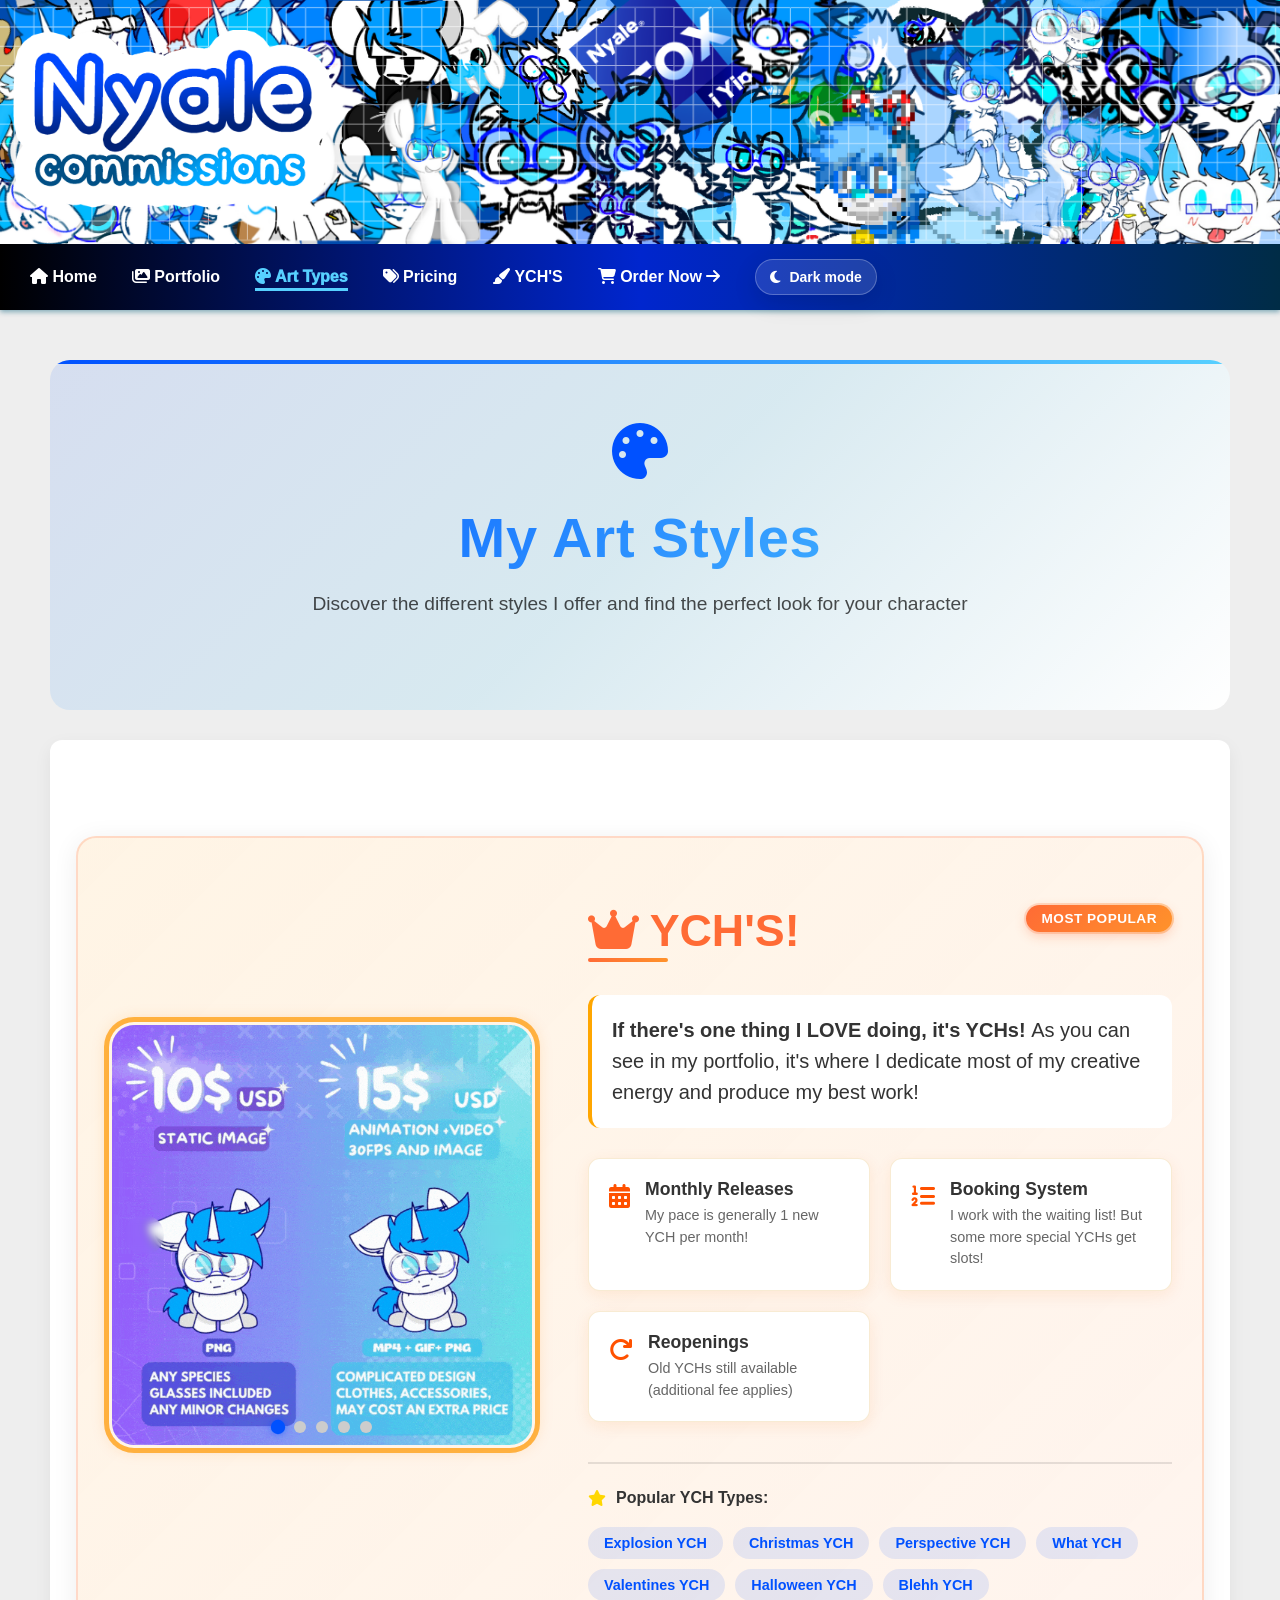
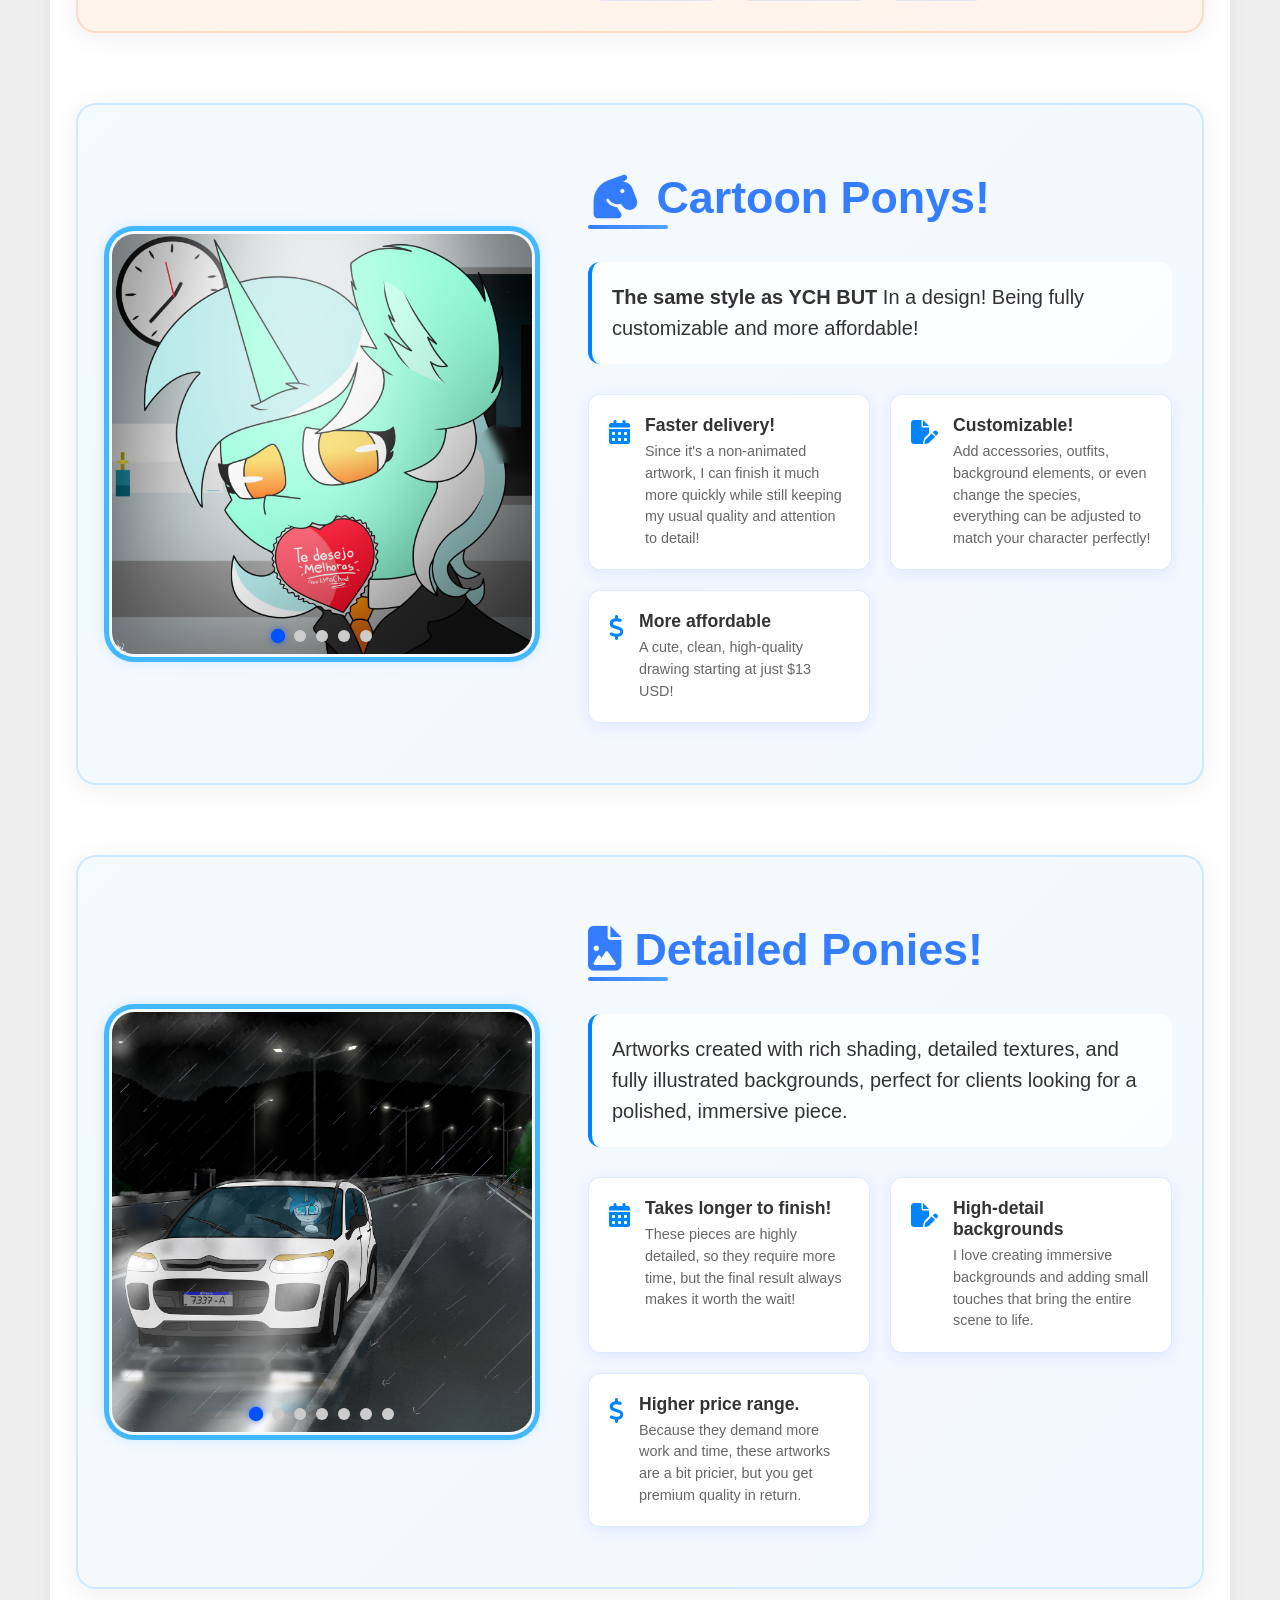
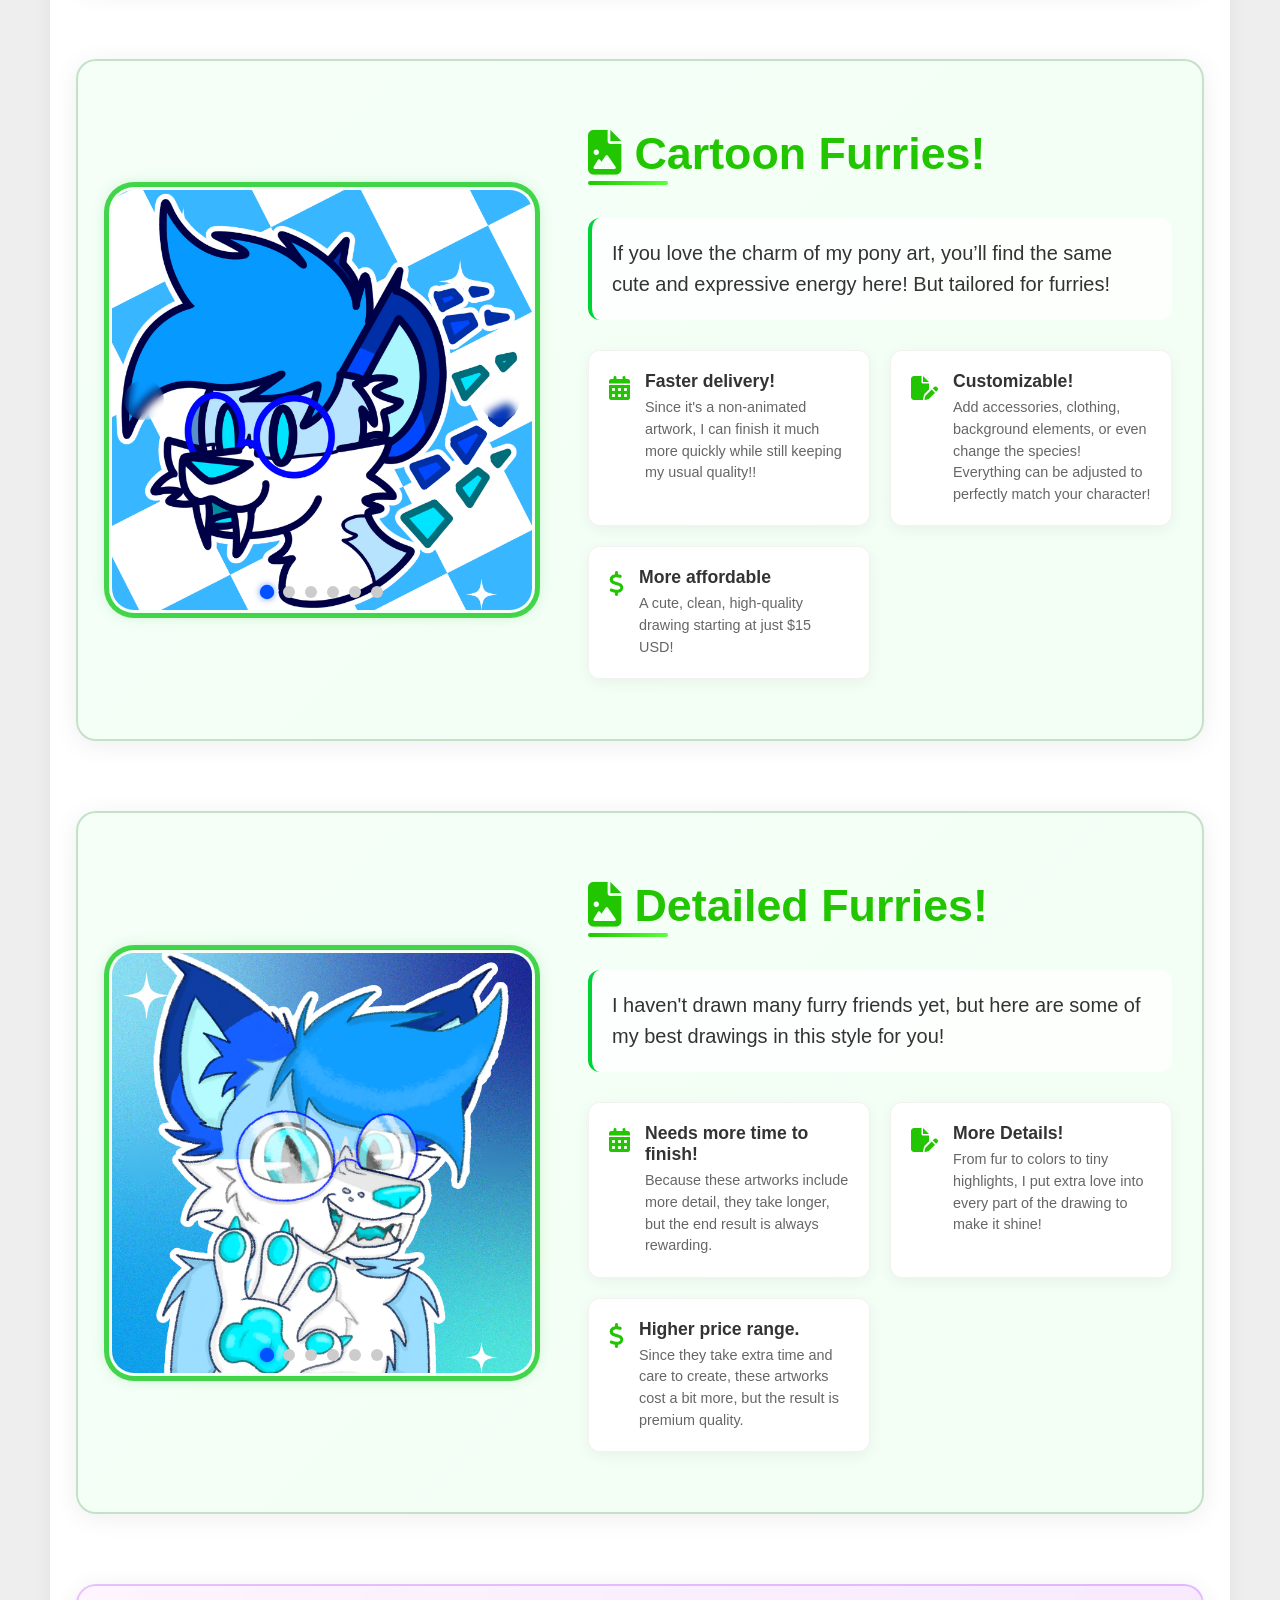
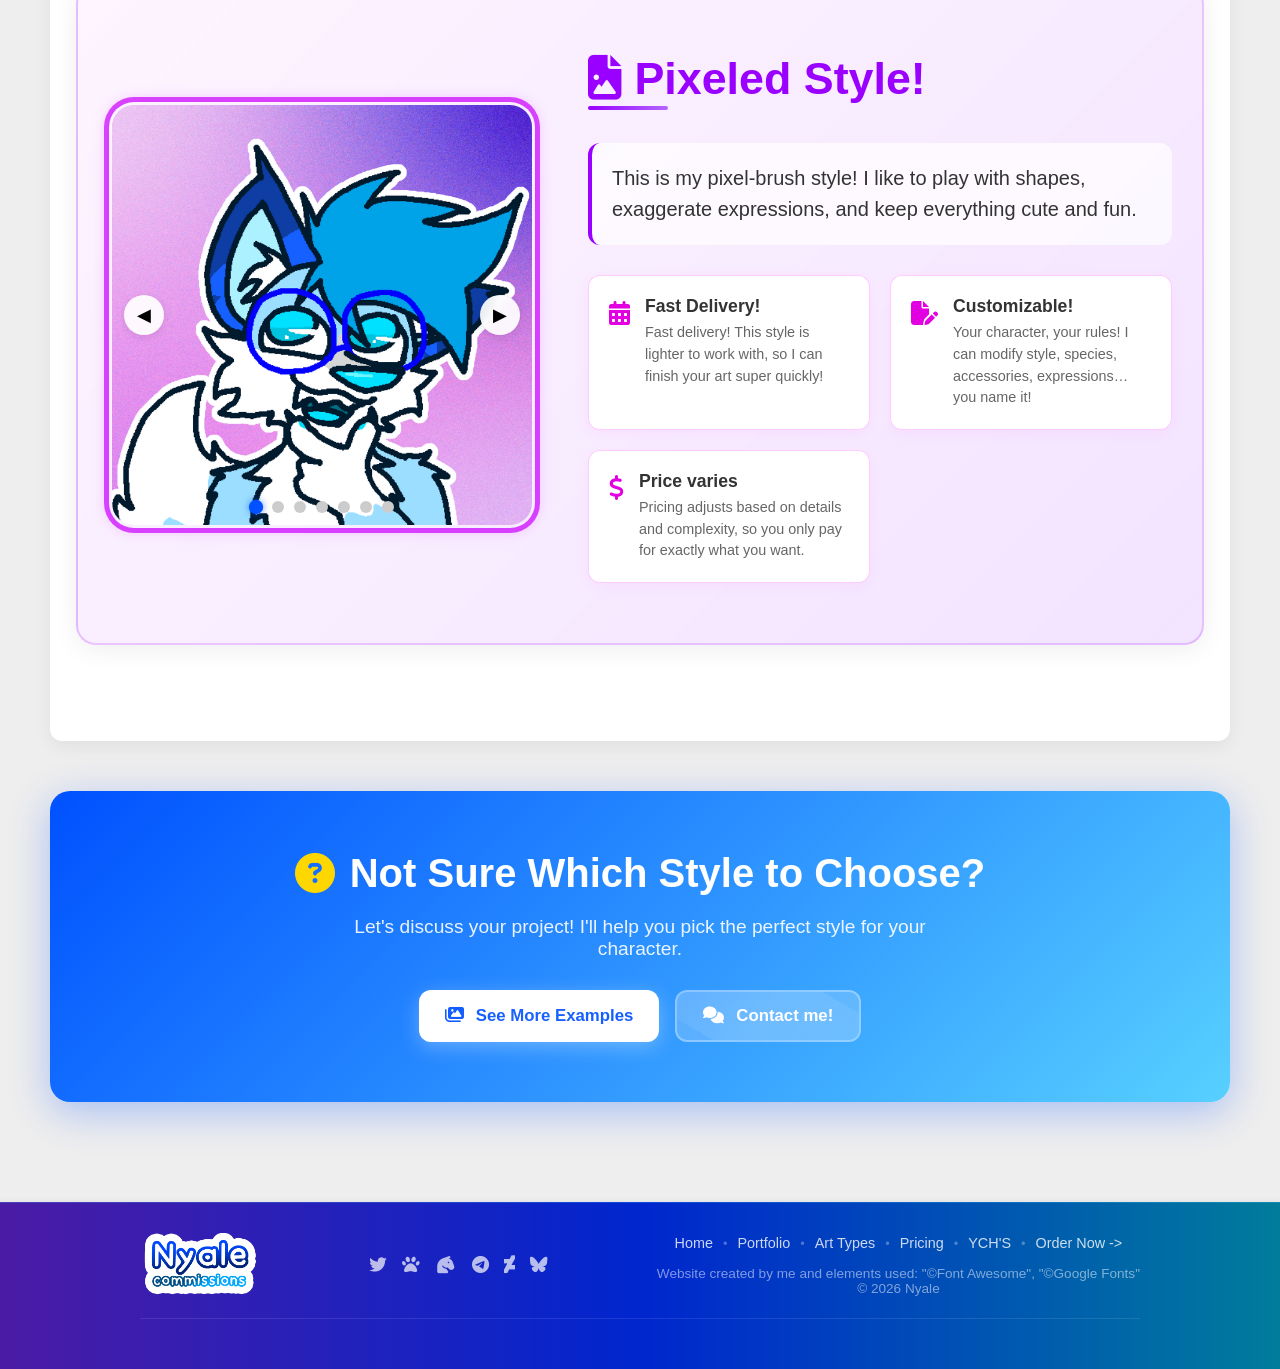
==== arttypes.html @ 14c3bd75 "a" ====
<!DOCTYPE html>
    <html lang="en">
    <head>
        <meta charset="UTF-8">
                <title>Nyale Commissions - Art Types</title>
                <meta name="viewport" content="width=device-width, initial-scale=1.0">

                <!-- SEO Meta -->
                <meta name="description" content="Discover Nyale's art styles: YCH, Cartoon Pony, Detailed Ponies, Cartoon Furries and Realistic options. Find the perfect look for your character.">
                <meta name="keywords" content="art styles, YCH, cartoon pony, furry, realistic, Nyale">
                <meta name="robots" content="index, follow">
                <link rel="canonical" href="https://nyale.wikit.com.br/arttypes.html">

                <meta property="og:title" content="Nyale Commissions - Art Types">
                <meta property="og:description" content="Choose among several styles by Nyale: YCH, pony, furry and pixel art.">
                <meta property="og:type" content="website">
                <meta property="og:url" content="https://nyale.wikit.com.br/arttypes.html">
                <meta property="og:image" content="https://nyale.wikit.com.br/Icons/preview.png">
                <meta property="og:image:width" content="1200">
                <meta property="og:image:height" content="630">
                <meta name="twitter:card" content="summary_large_image">
                <meta name="twitter:image" content="https://nyale.wikit.com.br/Icons/preview.png">

                <script type="application/ld+json">
                {
                    "@context":"https://schema.org",
                    "@type":"WebPage",
                    "name":"Art Types - Nyale Commissions",
                    "url":"https://nyale.wikit.com.br/arttypes.html",
                    "inLanguage":"en-US"
                }
                </script>
        <link rel="icon" href="/Icons/Navicon.jpg" type="WebsiteIcon">
        <link rel="stylesheet" href="/CSS/base.css">
        <link rel="stylesheet" href="/CSS/dark-theme.css">
        <link rel="stylesheet" href="/CSS/artypes.css">
        <link rel="stylesheet" href="https://cdnjs.cloudflare.com/ajax/libs/font-awesome/6.6.0/css/all.min.css">
    </head>

    <body>

        <div id="page-wrapper">

            <header class="ms-header">
                <div class="header-inner">
                    <a href="index.html" class="logo-link">
                    <img src="/Icons/LOGO.png" alt="Nyale Commissions logo" class="logo">
                    </a>
                </div>
            </header>

            <nav class="ms-nav">
                <ul>
                    <li><a href="index.html"><i class="fas fa-home"></i> <span class="nav-text"> Home</span></a></li>
                    <li><a href="portifolio.html"><i class="fas fa-images"></i> <span class="nav-text"> Portfolio</span></a></li>
                    <li><a href="arttypes.html" class="active"><i class="fas fa-palette"></i> <span class="nav-text"> Art Types</span></a></li>
                    <li><a href="pricing.html"><i class="fas fa-tags"></i> <span class="nav-text"> Pricing</span></a></li>
                    <li><a href="YCH.html"><i class="fas fa-paint-brush"></i> <span class="nav-text"> YCH'S</span></a></li>
                    <li><a href="order.html" class="order-now-btn"><i class="fas fa-shopping-cart"></i> <span class="nav-text"> Order Now</span> <i class="fas fa-arrow-right"></i></a></li>
                    <li><button type="button" class="theme-toggle-btn" aria-pressed="false"><i class="fas fa-moon"></i><span class="theme-toggle-label">Dark mode</span></button></li>
                </ul>
            </nav>
                
            <nav class="ms-bottom-bar">
                <ul>
                    <li>
                        <a href="index.html">
                            <i class="fas fa-home"></i>
                            <span class="mobile-label">Home</span>
                        </a>
                    </li>
                    <li>
                        <a href="portifolio.html">
                            <i class="fas fa-images"></i>
                            <span class="mobile-label">Portfolio</span>
                        </a>
                    </li>
                    <li>
                        <a href="arttypes.html" class="active">
                            <i class="fas fa-palette"></i>
                            <span class="mobile-label">Art Types</span>
                        </a>
                    </li>
                    <li>
                        <a href="pricing.html">
                            <i class="fas fa-tags"></i>
                            <span class="mobile-label">Pricing</span>
                        </a>
                    </li>
                    <li>
                        <a href="YCH.html">
                            <i class="fas fa-paint-brush"></i>
                            <span class="mobile-label">YCH</span>
                        </a>
                    </li>
                    <li>
                        <a href="order.html">
                            <i class="fas fa-shopping-cart"></i>
                            <span class="mobile-label">Order</span>
                        </a>
                    </li>
                    <li>
                        <button type="button" class="theme-toggle-btn" aria-pressed="false">
                            <i class="fas fa-moon"></i>
                            <span class="theme-toggle-label">Dark mode</span>
                        </button>
                    </li>
                </ul>
            </nav>

            <main class="content">
                
                <!-- Banner -->
                <section class="portfolio-hero">
                    <div class="hero-inner">
                        <div class="hero-icon">
                            <i class="fas fa-palette"></i>
                        </div>
                        <h1>My Art Styles</h1>
                        <p class="hero-sub">Discover the different styles I offer and find the perfect look for your character</p>
                    </div>
                </section>

                <!-- YCH STYLE SECTION -->
                <section class="art-type-section portfolio-section--big-white">
                    <div class="style-block ych-style">
                        <!-- Carrossel -->
                        <div class="style-block__carousel">
                            <div class="carousel-track">
                                <img src="/Portifolio/Hallowen/YCH EXAMPLES/1.gif" alt="YCH Example 1 ">
                                <img src="/Portifolio/Hallowen/YCH EXAMPLES/2.gif" alt="YCH Example 2 ">
                                <img src="/Portifolio/Hallowen/YCH EXAMPLES/3.gif" alt="YCH Example 3 ">
                                <img src="/Portifolio/Hallowen/YCH EXAMPLES/4.gif" alt="YCH Example 4 ">
                                <img src="/Portifolio/Hallowen/YCH EXAMPLES/5.gif" alt="YCH Example 5 ">
                            </div>
                            <button class="carousel-btn prev" aria-label="Slide anterior">◀</button>
                            <button class="carousel-btn next" aria-label="Próximo slide">▶</button>
                            <div class="carousel-indicators">
                                <button data-slide="0" class="active"></button>
                                <button data-slide="1"></button>
                                <button data-slide="2"></button>
                                <button data-slide="3"></button>
                                <button data-slide="4"></button>
                            </div>
                        </div>

                        <!-- The YCHS -->
                        <div class="style-block__text">
                            <div class="style-header">
                                <h2><i class="fas fa-crown"></i> YCH'S!</h2>
                                <span class="style-badge popular">Most Popular</span>
                            </div>
                            <!-- Cores do Subtitulo -->
                            <p class="style-description">
                                <strong>If there's one thing I LOVE doing, it's YCHs! </strong> As you can see in my portfolio, it's where I dedicate most of my creative energy and produce my best work!
                            </p>
                            
                            <div class="style-features">
                                <div class="feature-item">
                                    <i class="fas fa-calendar-alt"></i>
                                    <div>
                                        <h4>Monthly Releases</h4>
                                        <p>My pace is generally 1 new YCH per month!</p>
                                    </div>
                                </div>
                                
                                <div class="feature-item">
                                    <i class="fas fa-list-ol"></i>
                                    <div>
                                        <h4>Booking System</h4>
                                        <p>I work with the waiting list! But some more special YCHs get slots!</p>
                                    </div>
                                </div>
                                
                                <div class="feature-item">
                                    <i class="fas fa-redo"></i>
                                    <div>
                                        <h4>Reopenings</h4>
                                        <p>Old YCHs still available (additional fee applies)</p>
                                    </div>
                                </div>
                            </div>
                            
                            <div class="style-examples">
                                <h4><i class="fas fa-star"></i> Popular YCH Types:</h4>
                                <div class="example-tags">
                                    <span class="example-tag">Explosion YCH</span>
                                    <span class="example-tag">Christmas YCH</span>
                                    <span class="example-tag">Perspective YCH</span>
                                    <span class="example-tag">What YCH</span>
                                    <span class="example-tag">Valentines YCH</span>
                                    <span class="example-tag">Halloween YCH</span>
                                    <span class="example-tag">Blehh YCH</span>
                                </div>
                            </div>
                        </div>
                    </div>




                    <div class="style-block ych-style2">
                        <!-- Carrossel Cor -->
                        <div class="style-block__carousel2">
                            <div class="carousel-track">
                                <img src="/Portifolio/Hallowen/PonyCartoon/1.png" alt="Example 1 ">
                                <img src="/Portifolio/Hallowen/PonyCartoon/2.png" alt="Example 2 ">
                                <img src="/Portifolio/Hallowen/PonyCartoon/3.png" alt="Example 3 ">
                                <img src="/Portifolio/Hallowen/PonyCartoon/4.png" alt="Example 4 ">

                            </div>
                            <button class="carousel-btn prev" aria-label="Slide anterior">◀</button>
                            <button class="carousel-btn next" aria-label="Próximo slide">▶</button>
                            <div class="carousel-indicators">
                                <button data-slide="0" class="active"></button>
                                <button data-slide="1"></button>
                                <button data-slide="2"></button>
                                <button data-slide="3"></button>
                                <button data-slide="4"></button>
                            </div>
                        </div>

                        <!-- Cartoon Ponys -->
                        <div class="style-block__text">
                            <div class="style-header">
                                <h2><i class="fa-solid fa-horse-head"></i> Cartoon Ponys!</h2>
                            </div>
                            <!-- Cores do Subtitulo -->
                            <p class="style-description2">
                                <strong>The same style as YCH BUT </strong> In a design! Being fully customizable and more affordable!
                            </p>
                            
                            <div class="style-features">
                                <!-- Cor Dos Cubinhos e Cubinhos -->
                                <div class="feature-item2">
                                    <i class="fas fa-calendar-alt"></i>
                                    <div>
                                        <h4>Faster delivery!</h4>
                                        <p>Since it's a non-animated artwork, I can finish it much more quickly while still keeping my usual quality and attention to detail!</p>
                                    </div>
                                </div>
                                <!-- Cor Dos Cubinhos e Cubinhos -->
                                <div class="feature-item2">
                                    <i class="fa-solid fa-file-pen"></i>
                                    <div>
                                        <h4>Customizable!</h4>
                                        <p>Add accessories, outfits, background elements, or even change the species, everything can be adjusted to match your character perfectly!</p>
                                    </div>
                                </div>
                                <!-- Cor Dos Cubinhos e Cubinhos -->
                                <div class="feature-item2">
                                    <i class="fa-solid fa-dollar-sign"></i>
                                    <div>
                                        <h4>More affordable</h4>
                                        <p>A cute, clean, high-quality drawing starting at just $13 USD!</p>
                                    </div>
                                </div>
                            </div>
                            
                            
                        </div>
                    </div>

                    <div class="style-block ych-style2">
                        <!-- Carrossel Cor-->
                        <div class="style-block__carousel2">
                            <div class="carousel-track">
                                <img src="/Portifolio/Hallowen/DeitaledPonys/1.png" alt="Example 1 ">
                                <img src="/Portifolio/Hallowen/DeitaledPonys/2.png" alt="Example 2 ">
                                <img src="/Portifolio/Hallowen/DeitaledPonys/3.png" alt="Example 3 ">
                                <img src="/Portifolio/Hallowen/DeitaledPonys/4.png" alt="Example 4 ">
                                <img src="/Portifolio/Hallowen/DeitaledPonys/5.png" alt="Example 5 ">
                                <img src="/Portifolio/Hallowen/DeitaledPonys/6.png" alt="Example 6 ">

                            </div>
                            <button class="carousel-btn prev" aria-label="Slide anterior">◀</button>
                            <button class="carousel-btn next" aria-label="Próximo slide">▶</button>
                            <div class="carousel-indicators">
                                <button data-slide="0" class="active"></button>
                                <button data-slide="1"></button>
                                <button data-slide="2"></button>
                                <button data-slide="3"></button>
                                <button data-slide="4"></button>
                                <button data-slide="5"></button>
                                <button data-slide="6"></button>
                            </div>
                        </div>

                        <!-- Detailed Ponys -->
                        <div class="style-block__text">
                            <div class="style-header">
                                <h2><i class="fa-solid fa-file-image"></i> Detailed Ponies!</h2>
                            </div>
                            <!-- Cores do Subtitulo / Subititulo -->
                            <p class="style-description2">
                                Artworks created with rich shading, detailed textures, and fully illustrated backgrounds, perfect for clients looking for a polished, immersive piece.
                            </p>
                            
                            <div class="style-features">
                                <!-- Cor Dos Cubinhos e Cubinhos -->
                                <div class="feature-item2">
                                    <i class="fas fa-calendar-alt"></i>
                                    <div>
                                        <h4>Takes longer to finish!</h4>
                                        <p>These pieces are highly detailed, so they require more time, but the final result always makes it worth the wait!</p>
                                    </div>
                                </div>
                                <!-- Cor Dos Cubinhos e Cubinhos -->
                                <div class="feature-item2"> 
                                    <i class="fa-solid fa-file-pen"></i>
                                    <div>
                                        <h4>High-detail backgrounds</h4>
                                        <p>I love creating immersive backgrounds and adding small touches that bring the entire scene to life.</p>
                                    </div>
                                </div>
                                <!-- Cor Dos Cubinhos e Cubinhos -->
                                <div class="feature-item2">
                                    <i class="fa-solid fa-dollar-sign"></i>
                                    <div>
                                        <h4>Higher price range.</h4>
                                        <p>Because they demand more work and time, these artworks are a bit pricier, but you get premium quality in return.</p>
                                    </div>
                                </div>
                            </div>
                        </div>
                    </div>

                    <div class="style-block ych-style3">
                        <!-- Carrossel Cor-->
                        <div class="style-block__carousel3">
                            <div class="carousel-track">
                                <img src="/Portifolio/Hallowen/FurrysExamples/1.png" alt="Example 1 ">
                                <img src="/Portifolio/Hallowen/FurrysExamples/2.png" alt="Example 2 ">
                                <img src="/Portifolio/Hallowen/FurrysExamples/3.png" alt="Example 3 ">
                                <img src="/Portifolio/Hallowen/FurrysExamples/4.png" alt="Example 4 ">
                                <img src="/Portifolio/Hallowen/FurrysExamples/5.png" alt="Example 5 ">

                            </div>
                            <button class="carousel-btn prev" aria-label="Slide anterior">◀</button>
                            <button class="carousel-btn next" aria-label="Próximo slide">▶</button>
                            <div class="carousel-indicators">
                                <button data-slide="0" class="active"></button>
                                <button data-slide="1"></button>
                                <button data-slide="2"></button>
                                <button data-slide="3"></button>
                                <button data-slide="4"></button>
                                <button data-slide="5"></button>
                            </div>
                        </div>

                        <!-- CartoonFurrys -->
                        <div class="style-block__text">
                            <div class="style-header">
                                <h2><i class="fa-solid fa-file-image"></i> Cartoon Furries!</h2>
                            </div>
                            <!-- Cor do Subtitulo -->
                            <p class="style-description3">
                            If you love the charm of my pony art, you’ll find the same cute and expressive energy here! But tailored for furries!
                            </p>
                            
                            <div class="style-features">
                                <!-- Cor Dos Cubinhos e Cubinhos -->
                                <div class="feature-item3">
                                    <i class="fas fa-calendar-alt"></i>
                                    <div>
                                        <h4>Faster delivery!</h4>
                                        <p>Since it's a non-animated artwork, I can finish it much more quickly while still keeping my usual quality!!</p>
                                    </div>
                                </div>
                                <!-- Cor Dos Cubinhos e Cubinhos -->
                                <div class="feature-item3">
                                    <i class="fa-solid fa-file-pen"></i>
                                    <div>
                                        <h4>Customizable!</h4>
                                        <p>Add accessories, clothing, background elements, or even change the species! Everything can be adjusted to perfectly match your character!</p>
                                    </div>
                                </div>
                                <!-- Cor Dos Cubinhos e Cubinhos -->
                                <div class="feature-item3">
                                    <i class="fa-solid fa-dollar-sign"></i>
                                    <div>
                                        <h4>More affordable</h4>
                                        <p>A cute, clean, high-quality drawing starting at just $15 USD!</p>
                                    </div>
                                </div>
                            </div>
                        </div>
                        </div>

                        <div class="style-block ych-style3">
                        <!-- Carrossel Cor -->
                        <div class="style-block__carousel3">
                            <div class="carousel-track">
                                <img src="/Portifolio/Hallowen/DetailFurryExample/1.png" alt="Example 1 ">
                                <img src="/Portifolio/Hallowen/DetailFurryExample/2.png" alt="Example 2 ">
                                <img src="/Portifolio/Hallowen/DetailFurryExample/3.png" alt="Example 3 ">
                                <img src="/Portifolio/Hallowen/DetailFurryExample/4.png" alt="Example 4 ">
                                <img src="/Portifolio/Hallowen/DetailFurryExample/5.png" alt="Example 5 ">

                            </div>
                            <button class="carousel-btn prev" aria-label="Slide anterior">◀</button>
                            <button class="carousel-btn next" aria-label="Próximo slide">▶</button>
                            <div class="carousel-indicators">
                                <button data-slide="0" class="active"></button>
                                <button data-slide="1"></button>
                                <button data-slide="2"></button>
                                <button data-slide="3"></button>
                                <button data-slide="4"></button>
                                <button data-slide="5"></button>
                            </div>
                        </div>

                        <!-- Realistic -->
                        <div class="style-block__text">
                            <div class="style-header">
                                <h2><i class="fa-solid fa-file-image"></i> Detailed Furries!</h2>
                            </div>
                            <!-- Cor do Subtitulo -->
                            <p class="style-description3">
                                I haven't drawn many furry friends yet, but here are some of my best drawings in this style for you!
                            </p>
                            
                            <div class="style-features">
                                <!-- Cor Dos Cubinhos e Cubinhos -->
                                <div class="feature-item3">
                                    <i class="fas fa-calendar-alt"></i>
                                    <div>
                                        <h4>Needs more time to finish!</h4>
                                        <p>Because these artworks include more detail, they take longer, but the end result is always rewarding.</p>
                                    </div>
                                </div>
                                <!-- Cor Dos Cubinhos e Cubinhos -->
                                <div class="feature-item3">
                                    <i class="fa-solid fa-file-pen"></i>
                                    <div>
                                        <h4>More Details!</h4>
                                        <p>From fur to colors to tiny highlights, I put extra love into every part of the drawing to make it shine!</p>
                                    </div>
                                </div>
                                <!-- Cor Dos Cubinhos e Cubinhos -->
                                <div class="feature-item3">
                                    <i class="fa-solid fa-dollar-sign"></i>
                                    <div>
                                        <h4>Higher price range.</h4>
                                        <p>Since they take extra time and care to create, these artworks cost a bit more, but the result is premium quality.</p>
                                    </div>
                                </div>
                            </div>
                        </div>
                        </div>
                        
                        <div class="style-block ych-style4">
                        <!-- Carrossel Cor-->
                        <div class="style-block__carousel4">
                            <div class="carousel-track">
                                <img src="/Portifolio/Hallowen/PixelExamples/1.png" alt="Example 1 ">
                                <img src="/Portifolio/Hallowen/PixelExamples/2.png" alt="Example 2 ">
                                <img src="/Portifolio/Hallowen/PixelExamples/3.png" alt="Example 3 ">
                                <img src="/Portifolio/Hallowen/PixelExamples/4.png" alt="Example 4 ">
                                <img src="/Portifolio/Hallowen/PixelExamples/5.png" alt="Example 5 ">
                                <img src="/Portifolio/Hallowen/PixelExamples/6.png" alt="Example 6 ">

                            </div>
                            <button class="carousel-btn prev" aria-label="Slide anterior">◀</button>
                            <button class="carousel-btn next" aria-label="Próximo slide">▶</button>
                            <div class="carousel-indicators">
                                <button data-slide="0" class="active"></button>
                                <button data-slide="1"></button>
                                <button data-slide="2"></button>
                                <button data-slide="3"></button>
                                <button data-slide="4"></button>
                                <button data-slide="5"></button>
                                <button data-slide="6"></button>
                            </div>
                        </div>

                        <!-- Realistic -->
                        <div class="style-block__text">
                            <div class="style-header">
                                <h2><i class="fa-solid fa-file-image"></i> Pixeled Style!</h2>
                            </div>
                            <!-- Cor do Subtitulo -->
                            <p class="style-description4">
                                This is my pixel-brush style! I like to play with shapes, exaggerate expressions, and keep everything cute and fun.
                            </p>
                            
                            <div class="style-features">
                                <!-- Cor Dos Cubinhos e Cubinhos -->
                                <div class="feature-item4">
                                    <i class="fas fa-calendar-alt"></i>
                                    <div>
                                        <h4>Fast Delivery!</h4>
                                        <p>Fast delivery! This style is lighter to work with, so I can finish your art super quickly!</p>
                                    </div>
                                </div>
                                <!-- Cor Dos Cubinhos e Cubinhos -->
                                <div class="feature-item4">
                                    <i class="fa-solid fa-file-pen"></i>
                                    <div>
                                        <h4>Customizable!</h4>
                                        <p>Your character, your rules! I can modify style, species, accessories, expressions… you name it!</p>
                                    </div>
                                </div>
                                <!-- Cor Dos Cubinhos e Cubinhos -->
                                <div class="feature-item4">
                                    <i class="fa-solid fa-dollar-sign"></i>
                                    <div>
                                        <h4>Price varies</h4>
                                        <p>Pricing adjusts based on details and complexity, so you only pay for exactly what you want.</p>
                                    </div>
                                </div>
                            </div>
                        </div>
                        </div>
                </section>

                




                <!-- CTA SECTION -->
                <section class="cta-section arttypes-cta">
                    <div class="cta-content">
                        <h2><i class="fas fa-question-circle fa-beat" style="color: #FFD700;"></i> Not Sure Which Style to Choose?</h2>
                        <p>Let's discuss your project! I'll help you pick the perfect style for your character.</p>
                        <div class="cta-buttons">
                            <a href="portifolio.html" class="cta-btn primary">
                                <i class="fas fa-images"></i> See More Examples
                            </a>
                            <a href="order.html" class="cta-btn secondary">
                                <i class="fas fa-comments"></i> Contact me!
                            </a>
                        </div>
                    </div>
                </section>

            </main>

        </div>

        <!-- BACK TO TOP BUTTON -->
            <button class="back-to-top" id="backToTop" aria-label="Back to top">
                <i class="fas fa-chevron-up"></i>
            </button>

        <!-- ====== RODAPÉ DO SITE ====== -->
        <footer class="ms-footer minimalist-footer">
            <div class="footer-wrapper">
                <!-- Logo e redes sociais -->
                <div class="footer-top">
                    <div class="footer-logo-mini">
                        <img src="/Icons/LOGO.png" alt="Nyale">
                    </div>
                    <div class="social-row">
                        <a href="https://x.com/ComNyale" title="Twitter"><i class="fab fa-twitter"></i></a>
                        <a href="https://www.furaffinity.net/user/nyalexandre/" title="FurAffinity"><i class="fas fa-paw"></i></a>
                        <a href="https://derpibooru.org/profiles/NhalePOny" title="Derpibooru"><i class="fas fa-horse-head"></i></a>
                        <a href="https://t.me/nyalexandre" title="Telegram"><i class="fab fa-telegram"></i></a>
                        <a href="https://www.deviantart.com/nyale0102" title="DeviantArt"><i class="fab fa-deviantart"></i></a>
                        <a href="https://bsky.app/profile/nyalexandre.bsky.social" title="Bluesky"><i class="fa-brands fa-bluesky"></i></i></a>
                </div>
                
                <!-- Links de navegação e copyright -->
                <div class="footer-bottom">
                    <div class="nav-mini">
                        <a href="index.html">Home</a>
                        <span>•</span>
                        <a href="portifolio.html">Portfolio</a>
                        <span>•</span>
                        <a href="arttypes.html">Art Types</a>
                        <span>•</span>
                        <a href="pricing.html">Pricing</a>
                        <span>•</span>
                        <a href="YCH.html">YCH'S</a>
                        <span>•</span>
                        <a href="order.html" > Order Now -></a>
                    </div>
                    <p class="copyright"> Website created by me and elements used: "©Font Awesome", "©Google Fonts"</p>
                    <p class="copyright">© 2026 Nyale</p>
                </div>
            </div>
        </footer>

        <!-- MODAL -->
        <div class="portfolio-modal" id="portfolioModal" aria-hidden="true">
            <div class="modal-body" role="dialog" aria-modal="true" aria-label="Visualizador de imagem">
                <button class="modal-close" id="modalClose" aria-label="Fechar">✕</button>
                <div class="image-wrapper" style="width:100%;display:flex;justify-content:center;align-items:center;overflow:hidden;">
                    <img class="modal-image" id="modalImage" src="" alt="">
                </div>
                <div class="modal-controls" aria-hidden="false">
                    <div class="modal-controls-bg">
                        <button class="modal-zoom-btn" id="zoomOutBtn" aria-label="Diminuir zoom">➖</button>
                        <input type="range" id="zoomSlider" min="1" max="3" step="0.01" value="1" aria-label="Controle de zoom">
                        <button class="modal-zoom-btn" id="zoomInBtn" aria-label="Aumentar zoom">➕</button>
                    </div>
                </div>
            </div>
        </div>

        <!-- Scripts -->
        <script src="/Scripts/modal-script.js" defer></script>
        <script src="/Scripts/portfolio-script.js" defer></script>
        <script src="/Scripts/portfolio-style-carousel.js" defer></script>
        <script src="/Scripts/carousel-modal.js" defer></script>
        <script src="/Scripts/theme-toggle.js" defer></script>
        
    </body>
    </html>
---- CSS/base.css ----
/* ====== ESTILOS GERAIS E FONTES ====== */
body {
    margin: 0;
    font-family: 'Segoe UI', Tahoma, Geneva, Verdana, sans-serif;
    background-image: linear-gradient(to bottom, #cecece, #c9c9c9);
    min-height: 100vh;
    overflow-x: hidden;
    transition: background-color 0.3s ease, color 0.3s ease;
}

body[data-theme="dark"] {
    background-image: linear-gradient(to bottom, #0f172a, #111827);
    color: #f8fafc;
}

#page-wrapper {
    margin: 0 auto; 
    background: #eeeeee;
    min-height: 100vh;
    transition: background-color 0.3s ease;
}

body[data-theme="dark"] #page-wrapper {
    background: #111827;
}

/* ====== HEADER & LOGO ===== */
.ms-header {
    background: #c5c5c5; 
    padding: 30px 0px; 
    border-bottom: none; 
    background-image: url('/Icons/Baner.png'); 
    background-size: cover;      
    background-position: center; 
    background-repeat: no-repeat;
}

.logo {
    height: 180px; 
}

/* ====== NAVBAR (Menu de Links - Desktop) ====== */
.ms-nav {
    background: linear-gradient(to right, #000000, #0026ce, #002c46);
    border-bottom: none;
    box-shadow: 0 2px 5px rgba(0, 91, 119, 0.466);
}

.ms-nav ul {
    margin: 0;
    padding: 15px 30px; 
    display: flex;
    flex-wrap: wrap; 
    gap: 16px 35px; 
    list-style-type: none;
    justify-content: flex-start;
    align-items: center;
}

.ms-nav ul li {
    position: relative;
}

.ms-nav .theme-toggle-btn {
    position: static;
    margin-left: auto;
    display: inline-flex;
    align-items: center;
    gap: 8px;
    padding: 10px 14px;
    border: 1px solid rgba(255, 255, 255, 0.25);
    border-radius: 999px;
    background: rgba(255, 255, 255, 0.12);
    color: #ffffff;
    cursor: pointer;
    font-weight: 700;
    font-size: 14px;
    line-height: 1;
    transition: transform 0.2s ease, background-color 0.3s ease, color 0.3s ease;
    box-shadow: 0 8px 24px rgba(0, 0, 0, 0.12);
    z-index: 1;
}

.ms-nav .theme-toggle-btn:hover {
    transform: translateY(-1px);
    background: rgba(255, 255, 255, 0.22);
}

body[data-theme="dark"] .ms-nav .theme-toggle-btn {
    background: rgba(255, 255, 255, 0.16);
    color: #f8fafc;
    border-color: rgba(255, 255, 255, 0.2);
}

.ms-bottom-bar .theme-toggle-btn {
    display: flex;
    align-items: center;
    justify-content: center;
    gap: 6px;
    width: 100%;
    min-height: 46px;
    padding: 6px 8px;
    border: 1px solid rgba(255, 255, 255, 0.16);
    border-radius: 999px;
    background: rgba(255, 255, 255, 0.12);
    color: #ffffff;
    font-size: 10px;
    font-weight: 700;
    text-transform: uppercase;
    letter-spacing: 0.4px;
}

.ms-bottom-bar .theme-toggle-btn .theme-toggle-label {
    display: none;
}

.ms-nav a {
    text-decoration: none;
    color: #ffffff; 
    font-weight: 690;
    font-size: 16px; 
    white-space: nowrap; 
    transition: color 0.2s ease-in-out, transform 0.3s ease-out;
    display: block; 
}

.ms-nav a:hover {
    color: #57d0ff; 
    text-decoration: none; 
    transform: translateY(-2px); 
}

/* ====== ANIMAÇÕES PARA NAVBAR, BANNER E LOGO ====== */

/* 1. FADE-IN PARA O BANNER AO CARREGAR A PÁGINA */
.ms-header {
    animation: fadeIn 0.8s ease-out forwards;
    opacity: 0;
}

/* 2. BALANCEIO LEVE PARA A LOGO */
.logo {
    animation: gentle-swing 8s infinite ease-in-out;
    transform-origin: center center;
}

/* 3. ANIMAÇÃO DE ENTRADA PARA ITENS DA NAVBAR */
.ms-nav ul li {
    animation: slide-in 0.5s ease forwards;
    opacity: 0;
}

/* Delays progressivos para itens da navbar */
.ms-nav ul li:nth-child(1) { animation-delay: 0.1s; }
.ms-nav ul li:nth-child(2) { animation-delay: 0.2s; }
.ms-nav ul li:nth-child(3) { animation-delay: 0.3s; }
.ms-nav ul li:nth-child(4) { animation-delay: 0.4s; }
.ms-nav ul li:nth-child(5) { animation-delay: 0.5s; }
.ms-nav ul li:nth-child(6) { animation-delay: 0.6s; }

/* 4. SETA DO ORDER NOW COM ESCALA SUTIL */
.ms-nav a[href="order.html"] .fa-arrow-right {
    display: inline-block;
    animation: gentle-scale 2s infinite ease-in-out;
}

/* 5. ÍCONES ATIVOS NA NAVBAR MOBILE */
.ms-bottom-bar a.active i {
    animation: subtle-pulse 3s infinite ease-in-out;
}

/* ====== KEYFRAMES ====== */

/* Fade-in simples */
@keyframes fadeIn {
    from {
        opacity: 0;
    }
    to {
        opacity: 1;
    }
}

/* Balanceio leve (mais suave que o slow-swing) */
@keyframes gentle-swing {
    0%, 100% { 
        transform: rotate(0deg); 
    }
    25% { 
        transform: rotate(0.5deg); 
    }
    75% { 
        transform: rotate(-0.5deg); 
    }
}

/* Entrada suave de cima */
@keyframes slide-in {
    from {
        opacity: 0;
        transform: translateY(-8px);
    }
    to {
        opacity: 1;
        transform: translateY(0);
    }
}

/* Escala muito sutil */
@keyframes gentle-scale {
    0%, 100% { 
        transform: scale(1); 
    }
    50% { 
        transform: scale(1.03); 
    }
}

/* Pulsação sutil */
@keyframes subtle-pulse {
    0%, 100% { 
        opacity: 1; 
        transform: scale(1);
    }
    50% { 
        opacity: 0.9; 
        transform: scale(0.98);
    }
}

/* ====== ESTILO ATIVO E ANIMAÇÕES (Desktop) ====== */
.ms-nav a.active {
    color: #57d0ff; 
    font-weight: 1000; 
    animation: slow-swing 4s infinite alternate ease-in-out;
    transform-origin: center bottom;
}

.ms-nav a.active::after {
    content: '';
    display: block;
    position: absolute;
    bottom: -5px; 
    left: 0;
    width: 100%;
    height: 3px; 
    background: #57d0ff; 
    transition: width 0.3s ease-in-out;
}

.ms-nav a.active:hover {
    color: #57d0ff; 
}

/* ====== CONTEÚDO (Área principal) ====== */
.content {
    padding: 50px; 
}

/* ====== BARRA INFERIOR FIXA (MOBILE) ====== */
.ms-bottom-bar {
    display: none; 
    position: fixed; 
    bottom: 0;
    left: 0;
    width: 100%;
    background: linear-gradient(to right, #3b007e, #001572, #002c46); 
    box-shadow: 0 -2px 5px rgba(17, 0, 255, 0.315);
    z-index: 1000; 
    padding: 10px 0 5px;
}

.ms-bottom-bar ul {
    display: flex;
    justify-content: space-around; 
    list-style: none;
    margin: 0;
    padding: 0;
}

.ms-bottom-bar li {
    flex: 1;
    text-align: center;
}

.ms-bottom-bar a {
    color: #ffffff;
    text-decoration: none;
    padding: 5px 8px;
    display: flex;
    flex-direction: column;
    align-items: center;
    transition: all 0.3s ease-out; 
    transform-origin: center;
    min-height: 60px;
    justify-content: center;
}

.ms-bottom-bar a:hover {
    color: #57d0ff; 
    transform: translateY(-2px);
}

.ms-bottom-bar a.active {
    color: #57d0ff; 
    background: rgba(55, 0, 255, 0.486); 
    border-radius: 15px;
    padding: 5px 8px;
    animation: pulse-bottom-bar 2s infinite alternate ease-in-out;
}

.ms-bottom-bar a i {
    font-size: 20px;
    margin-bottom: 3px;
    display: block;
    transition: transform 0.3s ease;
}

.ms-bottom-bar a:hover i {
    transform: scale(1.1);
}

.ms-bottom-bar .mobile-label {
    font-size: 10px;
    font-weight: 500;
    letter-spacing: 0.3px;
    line-height: 1.2;
    opacity: 0.9;
    margin-top: 2px;
    text-transform: uppercase;
    transition: all 0.3s ease;
}

.ms-bottom-bar a:hover .mobile-label {
    opacity: 1;
    color: #57d0ff;
}

.ms-bottom-bar a.active .mobile-label {
    opacity: 1;
    font-weight: 600;
    color: #57d0ff;
}

/* RODAPÉ: Estilos base aqui */
.ms-footer {
    background-color: #ffffff;
    box-shadow: #0000000a 0px -2px 5px;
    color: rgb(0, 0, 0);
    text-align: center;
    padding: 10px 0;
    font-size: 14px;
}

/* ====== KEYFRAMES (Navbars e Animações Base) ====== */
@keyframes slow-swing {
    0% { transform: rotate(0deg); }
    50% { transform: rotate(2deg); }
    100% { transform: rotate(-2deg); }
}

@keyframes pulse-bottom-bar {
    0% { transform: scale(1.0); }
    100% { transform: scale(1.1); }
}

/* ====== RESPONSIVIDADE (MEDIA QUERIES) ====== */
@media (max-width: 768px) {
    .ms-nav {
        display: none;
    }
    .ms-bottom-bar {
        display: block;
    }
    
    .content {
        padding-bottom: 70px;
    }
    
    .ms-footer {
        margin-bottom: 75px;
    }
    
    .ms-nav a.active {
        animation: none;
    }
}

@media (max-width: 900px) {
    .content {
        padding: 30px 15px 70px 15px;
    }
}

@media (min-width: 1920px) {
    #page-wrapper {
        margin: 0 auto;
    }
}

/* ====== ANIMAÇÕES GLOBAIS ====== */
@keyframes gradientMove {
    0% { background-position: 0% 50%; }
    100% { background-position: 200% 50%; }
}

@keyframes float {
    0%, 100% { transform: translateY(0) rotate(0deg); }
    50% { transform: translateY(-10px) rotate(5deg); }
}

@keyframes fadeInUp {
    from {
        opacity: 0;
        transform: translateY(20px);
    }
    to {
        opacity: 1;
        transform: translateY(0);
    }
}

/* ====== HERO SECTION GENÉRICA ====== */
.portfolio-hero {
    background: linear-gradient(135deg, 
        rgba(0, 81, 255, 0.1) 0%, 
        rgba(87, 208, 255, 0.15) 50%,
        rgba(255, 255, 255, 0.979) 100%);
    padding: 60px 30px;
    border-radius: 20px;
    margin-bottom: 30px;
    text-align: center;
    position: relative;
    overflow: hidden;
}

.portfolio-hero::before {
    content: '';
    position: absolute;
    top: 0;
    left: 0;
    right: 0;
    height: 4px;
    background: linear-gradient(90deg, 
        #0051ff, #57d0ff, #0051ff);
    background-size: 200% 100%;
    animation: gradientMove 3s infinite linear;
}

.hero-icon {
    font-size: 3.5rem;
    color: #0051ff;
    margin-bottom: 20px;
    display: inline-block;
}

.portfolio-hero h1 {
    margin: 0;
    font-size: 3.5rem;
    background: linear-gradient(135deg, #0051ff 0%, #57d0ff 100%);
    -webkit-background-clip: text;
    -webkit-text-fill-color: transparent;
    background-clip: text;
    letter-spacing: 0.8px;
    font-weight: 800;
    margin-bottom: 15px;
}

.hero-sub {
    font-size: 1.2rem;
    color: rgba(0, 0, 0, 0.7);
    line-height: 1.6;
    margin-bottom: 30px;
    max-width: 700px;
    margin-left: auto;
    margin-right: auto;
}

/* ====== SEÇÃO BRANCA GENÉRICA ====== */
.portfolio-section--big-white {
    background: #ffffff;
    padding: 26px;
    border-radius: 12px;
    box-shadow: 0 6px 18px rgba(0,0,0,0.06);
    margin-bottom: 26px;
}

/* ====== PORTFOLIO CARDS GENÉRICOS ====== */
.portfolio-card {
    background: white;
    border-radius: 16px;
    overflow: hidden;
    box-shadow: 0 8px 25px rgba(0, 0, 0, 0.08);
    transition: all 0.4s cubic-bezier(0.175, 0.885, 0.32, 1.275);
    position: relative;
    display: flex;
    flex-direction: column;
    height: 100%;
    width: 90%;
    border: 1px solid rgba(0, 0, 0, 0.05);
    text-align: center;
}

.portfolio-card:hover {
    transform: translateY(-10px) scale(1.02);
    box-shadow: 0 15px 35px rgba(0, 81, 255, 0.15);
    border-color: rgba(0, 81, 255, 0.2);
    background: linear-gradient(180deg, #ffffff 0%, #f7f9ff 100%);
}

.card-image-container {
    position: relative;
    overflow: hidden;
    aspect-ratio: 1/1;
}

.portfolio-card img {
    width: 100%;
    height: 100%;
    object-fit: cover;
    transition: transform 0.6s ease;
    display: block;
    cursor: pointer;
}

.portfolio-card:hover img {
    transform: scale(1.18);
}

.portfolio-card figcaption {
    padding: 20px 12px;
    font-family: 'Poppins', sans-serif;
    font-weight: 600;
    font-size: 1rem;
    color: #222;
}

.portfolio-card h3 {
    margin: 0 0 10px 0;
    font-size: 1.3rem;
    color: #222;
    font-weight: 700;
    transition: color 0.3s ease;
}

.portfolio-card:hover h3 {
    color: #0051ff;
}

/* ====== BOTÃO DE EXPANDIR PEQUENO ====== */
.card-expand-btn {
    position: absolute;
    top: 12px;
    right: 12px;
    width: 32px;
    height: 32px;
    background: rgba(255, 255, 255, 0.95);
    border: 1px solid rgba(0, 81, 255, 0.2);
    border-radius: 50%;
    color: #0051ff;
    cursor: pointer;
    font-size: 0.8rem;
    display: flex;
    align-items: center;
    justify-content: center;
    opacity: 0;
    transform: translateY(-5px);
    transition: all 0.3s ease;
    box-shadow: 0 2px 8px rgba(0, 0, 0, 0.15);
    z-index: 10;
}

.card-expand-btn:hover {
    background: #0051ff;
    color: white;
    transform: scale(1.1) translateY(0);
    box-shadow: 0 4px 12px rgba(0, 81, 255, 0.3);
    border-color: #0051ff;
}

.portfolio-card:hover .card-expand-btn {
    opacity: 1;
    transform: translateY(0);
}

/* ====== BACK TO TOP BUTTON ====== */
.back-to-top {
    position: fixed;
    bottom: 70px;
    right: 20px;
    width: 50px;
    height: 50px;
    background: #0051ff;
    color: white;
    border: none;
    border-radius: 50%;
    cursor: pointer;
    display: flex;
    align-items: center;
    justify-content: center;
    font-size: 1.2rem;
    opacity: 0;
    visibility: hidden;
    transition: all 0.3s ease;
    z-index: 999;
    box-shadow: 0 4px 15px rgba(0, 81, 255, 0.3);
    border: 2px solid white;
}

.back-to-top.visible {
    opacity: 1;
    visibility: visible;
}

.back-to-top:hover {
    background: #0041cc;
    transform: translateY(-3px);
    box-shadow: 0 6px 20px rgba(0, 81, 255, 0.4);
}

@media (max-width: 900px) {
    .ms-nav .theme-toggle-btn {
        display: none;
    }

    .ms-bottom-bar .theme-toggle-btn {
        display: flex;
    }
}

@media (max-width: 768px) {
    .back-to-top {
        bottom: 72px;
        right: 16px;
    }
}

/* ====== FOOTER MINIMALISTA ====== */
.ms-footer.minimalist-footer {
    background: linear-gradient(to right, #4b1ba5, #0026ce, #007c9b);
    color: white;
    padding: 30px 0 25px;
    margin-top: 0px;
    border-top: 1px solid rgba(87, 208, 255, 0.2);
}

.footer-wrapper {
    max-width: 1000px;
    margin: 0 auto;
    padding: 0 20px;
}

.footer-top {
    display: flex;
    justify-content: space-between;
    align-items: center;
    margin-bottom: 25px;
    padding-bottom: 20px;
    border-bottom: 1px solid rgba(255, 255, 255, 0.1);
}

.footer-logo-mini img {
    width: 120px;
    height: auto
}

.social-row {
    display: flex;
    gap: 15px;
}

.social-row a {
    color: rgba(255, 255, 255, 0.7);
    font-size: 1.1rem;
    transition: all 0.3s ease;
}

.social-row a:hover {
    color: #57d0ff;
    transform: translateY(-2px);
}

.nav-mini {
    display: flex;
    justify-content: center;
    align-items: center;
    flex-wrap: wrap;
    gap: 10px;
    margin-bottom: 15px;
}

.nav-mini a {
    color: rgba(255, 255, 255, 0.8);
    text-decoration: none;
    font-size: 0.9rem;
    transition: color 0.3s ease;
}

.nav-mini a:hover {
    color: #57d0ff;
}

.nav-mini span {
    color: rgba(255, 255, 255, 0.3);
    font-size: 0.8rem;
}

.copyright {
    text-align: center;
    color: rgba(255, 255, 255, 0.5);
    font-size: 0.85rem;
    margin: 0;
}

/* ====== MODAL STYLES ====== */
.portfolio-modal {
    position: fixed;
    inset: 0;
    display: none;
    background: rgba(0,0,0,0.85);
    z-index: 5000;
    align-items: center;
    justify-content: center;
    padding: 20px;
    opacity: 0;
    transform: scale(0.95);
    transition: opacity 0.4s ease-in-out, transform 0.4s ease-in-out;
}

.portfolio-modal.visible {
    display: flex;
    opacity: 1;
    transform: scale(1);
}

.portfolio-modal .modal-body {
    position: relative;
    width: 90vw;
    height: 90vh;
    max-width: 1400px;
    max-height: 900px;
    display: flex;
    flex-direction: column;
    align-items: center;
    justify-content: center;
    padding: 20px;
    background: rgba(255,255,255,0.05);
    border-radius: 12px;
    backdrop-filter: blur(6px);
    box-shadow: 0 8px 24px rgba(0,0,0,0.4);
    border: 1px solid rgba(87, 208, 255, 0.2);
    overflow: hidden;
}

.portfolio-modal .image-wrapper {
    width: 100%;
    height: 100%;
    max-height: calc(100% - 100px);
    display: flex;
    align-items: center;
    justify-content: center;
    overflow: hidden;
    background: rgba(255,255,255,0.05);
    border-radius: 10px;
    padding: 10px;
    box-shadow: 0 6px 20px rgba(0,0,0,0.4);
    flex-shrink: 0;
}

.portfolio-modal .modal-image {
    max-width: 100%;
    max-height: 100%;
    width: auto;
    height: auto;
    object-fit: contain;
    border-radius: 8px;
    transform-origin: center center;
    transition: transform 0.25s ease-in-out;
    user-select: none;
    cursor: pointer;
    position: relative;
    z-index: 5;
}

.portfolio-modal .modal-image.zoomed {
    cursor: grab;
}

.portfolio-modal .modal-image.zoomed:active {
    cursor: grabbing;
}

.portfolio-modal .modal-close {
    position: absolute;
    right: 15px;
    top: 15px;
    background: rgba(0,0,0,0.7);
    color: #fff;
    border: none;
    border-radius: 50%;
    width: 42px;
    height: 42px;
    cursor: pointer;
    font-size: 20px;
    z-index: 9999;
    display: flex;
    align-items: center;
    justify-content: center;
    transition: background 0.3s ease, transform 0.3s ease;
    border: 2px solid rgba(255,255,255,0.2);
}

.portfolio-modal .modal-close:hover {
    background: rgba(255,0,0,0.8);
    transform: scale(1.1);
}

.portfolio-modal .modal-controls {
    margin-top: auto;
    display: flex;
    justify-content: center;
    width: 100%;
    z-index: 30;
    padding: 15px 0;
    flex-shrink: 0;
}

.portfolio-modal .modal-controls-bg {
    background: rgba(255,255,255,0.08);
    backdrop-filter: blur(10px);
    padding: 12px 20px;
    border-radius: 14px;
    display: flex;
    gap: 18px;
    align-items: center;
    justify-content: center;
    box-shadow: 0 4px 12px rgba(0,0,0,0.3);
    border: 1px solid rgba(255,255,255,0.1);
}

.portfolio-modal .modal-zoom-btn {
    background: rgba(255,255,255,0.15);
    color: #fff;
    border: none;
    width: 40px;
    height: 40px;
    border-radius: 50%;
    cursor: pointer;
    font-size: 20px;
    font-weight: bold;
    display: flex;
    align-items: center;
    justify-content: center;
    transition: background 0.3s ease, transform 0.2s ease, box-shadow 0.3s ease;
    box-shadow: 0 2px 6px rgba(0,0,0,0.3);
    border: 1px solid rgba(255,255,255,0.2);
}

.portfolio-modal .modal-zoom-btn:hover {
    background: rgba(255,255,255,0.3);
    transform: scale(1.15);
    box-shadow: 0 4px 10px rgba(0,0,0,0.4);
}

.portfolio-modal input[type="range"] {
    appearance: none;
    -webkit-appearance: none;
    width: 250px;
    height: 6px;
    border-radius: 6px;
    background: linear-gradient(90deg, #0051ff, #00c6ff);
    outline: none;
    cursor: pointer;
    transition: background 0.3s ease;
}

/* Responsividade do Modal */
@media (max-width: 768px) {
    .portfolio-modal .modal-body {
        width: 95vw;
        height: 95vh;
        padding: 15px;
    }
    
    .portfolio-modal .modal-controls-bg {
        padding: 10px 15px;
        gap: 12px;
    }
    
    .portfolio-modal input[type="range"] {
        width: 180px;
    }
    
    .portfolio-modal .modal-zoom-btn {
        width: 35px;
        height: 35px;
        font-size: 18px;
    }
    
    .portfolio-modal .modal-close {
        width: 35px;
        height: 35px;
        font-size: 18px;
        right: 10px;
        top: 10px;
    }
}

@media (max-width: 480px) {
    .portfolio-modal .modal-body {
        width: 98vw;
        height: 98vh;
        padding: 10px;
    }
    
    .portfolio-modal .modal-controls-bg {
        flex-wrap: wrap;
        padding: 8px 12px;
        gap: 10px;
    }
    
    .portfolio-modal input[type="range"] {
        width: 150px;
    }
    
    .portfolio-modal .image-wrapper {
        padding: 5px;
    }
}

/* ====== CATEGORIES GENÉRICAS ====== */
.portfolio-category {
    margin-bottom: 50px;
}

.category-header {
    display: flex;
    justify-content: space-between;
    align-items: center;
    margin-bottom: 25px;
    padding-bottom: 15px;
    border-bottom: 2px solid #f0f2ff;
}

.portfolio-category h2 {
    display: flex;
    align-items: center;
    gap: 12px;
    font-size: 2rem;
    margin: 0;
    color: #0051ff;
}

.portfolio-category h2 i {
    font-size: 1.8rem;
}

.category-count {
    background: #f0f2ff;
    color: #0051ff;
    padding: 5px 15px;
    border-radius: 20px;
    font-weight: 600;
    font-size: 0.9rem;
}

/* ====== ANIMAÇÕES DOS CARDS ====== */
@keyframes slideInFromBottom {
    0% {
        opacity: 0;
        transform: translateY(30px);
    }
    100% {
        opacity: 1;
        transform: translateY(0);
    }
}

/* ====== SCROLL SMOOTH ====== */
html {
    scroll-behavior: smooth;
}


/* ====== SEÇÃO HEADER COM SUBTÍTULO ====== */
.section-header {
    text-align: center;
    margin-bottom: 40px;
}

.section-header h2 {
    font-size: 2.5rem;
    color: #0051ff;
    margin-bottom: 10px;
    display: flex;
    align-items: center;
    justify-content: center;
    gap: 15px;
}

.section-header .section-subtitle {
    font-size: 1.1rem;
    color: #666;
    max-width: 700px;
    margin: 0 auto;
}

/* ====== ANIMAÇÃO FADE IN ====== */
.animate-fadein {
    animation: fadeInUp 0.8s ease-out forwards;
    opacity: 0;
}

@keyframes fadeInUp {
    from {
        opacity: 0;
        transform: translateY(20px);
    }
    to {
        opacity: 1;
        transform: translateY(0);
    }
}

/* ====== CTA BUTTONS ====== */
.cta-buttons {
    display: flex;
    gap: 20px;
    justify-content: center;
    flex-wrap: wrap;
}

.cta-btn {
    display: flex;
    align-items: center;
    gap: 12px;
    padding: 16px 30px;
    border-radius: 12px;
    font-size: 1.1rem;
    font-weight: 600;
    text-decoration: none;
    transition: all 0.3s ease;
    min-width: 200px;
    justify-content: center;
}

.cta-btn.primary {
    background: white;
    color: #0051ff;
    box-shadow: 0 5px 20px rgba(255, 255, 255, 0.3);
}

.cta-btn.primary:hover {
    transform: translateY(-3px);
    box-shadow: 0 8px 25px rgba(255, 255, 255, 0.4);
    background: #f8f9ff;
}

.cta-btn.secondary {
    background: rgba(255, 255, 255, 0.2);
    color: white;
    border: 2px solid rgba(255, 255, 255, 0.3);
    backdrop-filter: blur(10px);
}

.cta-btn.secondary:hover {
    background: rgba(255, 255, 255, 0.3);
    transform: translateY(-3px);
    border-color: white;
}


/* ====== HERO STATS ====== */
.hero-stats {
    display: flex;
    justify-content: center;
    gap: 40px;
    margin-top: 30px;
    flex-wrap: wrap;
}

.stat {
    display: flex;
    flex-direction: column;
    align-items: center;
    padding: 15px 25px;
    background: white;
    border-radius: 12px;
    box-shadow: 0 6px 20px rgba(0, 81, 255, 0.1);
    transition: transform 0.3s ease, box-shadow 0.3s ease;
    min-width: 120px;
}

.stat:hover {
    transform: translateY(-5px);
    box-shadow: 0 10px 25px rgba(0, 81, 255, 0.15);
}

.stat-number {
    font-size: 2.2rem;
    font-weight: 700;
    color: #0051ff;
    line-height: 1;
    margin-bottom: 5px;
}

.stat-label {
    font-size: 0.9rem;
    color: rgba(0, 0, 0, 0.6);
    font-weight: 600;
    text-transform: uppercase;
    letter-spacing: 0.5px;
}

/* ====== ANIMAÇÕES VARIADAS PARA DIFERENTES HEROS ====== */

/* 1. INDEX HERO - Animação de pulso suave */
.index-hero .hero-icon {
    animation: gentle-pulse-index 4s infinite ease-in-out;
}

@keyframes gentle-pulse-index {
    0%, 100% { 
        transform: scale(1);
        opacity: 1;
    }
    50% { 
        transform: scale(1.05);
        opacity: 0.9;
    }
}

/* 2. PORTFOLIO HERO - Flutuação com rotação suave */
.portfolio-hero .hero-icon {
    animation: float-rotate 6s infinite ease-in-out;
}

@keyframes float-rotate {
    0%, 100% { 
        transform: translateY(0) rotate(0deg);
    }
    33% { 
        transform: translateY(-10px) rotate(5deg);
    }
    66% { 
        transform: translateY(5px) rotate(-3deg);
    }
}

/* 4. PRICING HERO - Animação de moeda (girando e flutuando) */
.pricing-hero .hero-icon {
    animation: coin-spin 4s infinite ease-in-out;
}

@keyframes coin-spin {
    0%, 100% { 
        transform: rotateY(0deg) scale(1);
    }
    25% { 
        transform: rotateY(90deg) scale(1.05);
    }
    50% { 
        transform: rotateY(180deg) scale(1);
    }
    75% { 
        transform: rotateY(270deg) scale(0.95);
    }
}

/* 5. YCH HERO - Animação de pincel (traço suave) */
.ych-hero .hero-icon {
    animation: brush-stroke 3s infinite ease-in-out;
}

@keyframes brush-stroke {
    0%, 100% { 
        transform: translateX(0) rotate(0deg);
    }
    33% { 
        transform: translateX(8px) rotate(10deg);
    }
    66% { 
        transform: translateX(-8px) rotate(-10deg);
    }
}

/* 6. ORDER HERO - Animação de carrinho (indo e voltando) */
.order-hero .hero-icon {
    animation: cart-move 5s infinite ease-in-out;
}

@keyframes cart-move {
    0%, 100% { 
        transform: translateX(0);
    }
    25% { 
        transform: translateX(10px);
    }
    50% { 
        transform: translateX(0);
    }
    75% { 
        transform: translateX(-10px);
    }
}

/* 7. ANIMAÇÃO ALTERNATIVA: Pulsação com brilho */
@keyframes glow-pulse {
    0%, 100% {
        filter: drop-shadow(0 0 5px rgba(0, 81, 255, 0.3));
    }
    50% {
        filter: drop-shadow(0 0 15px rgba(0, 81, 255, 0.6));
    }
}

/* 8. ANIMAÇÃO ALTERNATIVA: Bounce suave */
@keyframes gentle-bounce {
    0%, 100% { 
        transform: translateY(0);
    }
    30% { 
        transform: translateY(-12px);
    }
    60% { 
        transform: translateY(0);
    }
    80% { 
        transform: translateY(-6px);
    }
}

/* 9. ANIMAÇÃO PARA ÍCONES COM BACKGROUND GRADIENTE */
.gradient-icon {
    background: linear-gradient(45deg, #0051ff, #ff6b35, #21c500);
    background-size: 300% 300%;
    -webkit-background-clip: text;
    -webkit-text-fill-color: transparent;
    background-clip: text;
    animation: gradient-shift 6s ease infinite;
}

@keyframes gradient-shift {
    0% { background-position: 0% 50%; }
    50% { background-position: 100% 50%; }
    100% { background-position: 0% 50%; }
}

/* ====== ANIMAÇÕES DE ENTRADA PARA HEROS ====== */

/* Fade in com slide up para título do hero */
.portfolio-hero h1 {
    animation: hero-title-in 1s ease-out 0.3s both;
}

.portfolio-hero .hero-sub {
    animation: hero-subtitle-in 1s ease-out 0.5s both;
}

.portfolio-hero .hero-stats {
    animation: hero-stats-in 1s ease-out 0.7s both;
}

@keyframes hero-title-in {
    from {
        opacity: 0;
        transform: translateY(30px);
    }
    to {
        opacity: 1;
        transform: translateY(0);
    }
}

@keyframes hero-subtitle-in {
    from {
        opacity: 0;
        transform: translateY(20px);
    }
    to {
        opacity: 1;
        transform: translateY(0);
    }
}

@keyframes hero-stats-in {
    from {
        opacity: 0;
        transform: translateY(15px);
    }
    to {
        opacity: 1;
        transform: translateY(0);
    }
}

/* ====== RESPONSIVIDADE DAS ANIMAÇÕES ====== */
@media (max-width: 768px) {
    /* Reduzir animações em mobile para performance */
    .portfolio-hero .hero-icon,
    .index-hero .hero-icon,
    .arttypes-hero .hero-icon,
    .pricing-hero .hero-icon,
    .ych-hero .hero-icon,
    .order-hero .hero-icon {
        animation-duration: 1.5s !important;
        animation-iteration-count: 1 !important;
    }
    
    /* Remover animações complexas em mobile */
    .arttypes-hero .hero-icon {
        animation: none !important;
        background: #0051ff !important;
        -webkit-text-fill-color: #0051ff !important;
    }
}

@media (prefers-reduced-motion: reduce) {
    /* Para usuários que preferem reduzir movimento */
    *,
    *::before,
    *::after {
        animation-duration: 0.01ms !important;
        animation-iteration-count: 1 !important;
        transition-duration: 0.01ms !important;
    }
}
---- CSS/dark-theme.css ----
body[data-theme="dark"] {
    color: #f8fafc;
    background-image: linear-gradient(to bottom, #020617, #111827);
}

body[data-theme="dark"] #page-wrapper {
    background: transparent;
}

body[data-theme="dark"] .content,
body[data-theme="dark"] .content h1,
body[data-theme="dark"] .content h2,
body[data-theme="dark"] .content h3,
body[data-theme="dark"] .content h4,
body[data-theme="dark"] .content p,
body[data-theme="dark"] .content li,
body[data-theme="dark"] .content span,
body[data-theme="dark"] .content label,
body[data-theme="dark"] .content a:not(.theme-toggle-btn):not(.cta-btn):not(.btn-twitter):not(.filter-btn):not(.alert-btn):not(.modal-close):not(.modal-zoom-btn),
body[data-theme="dark"] .content i {
    color: #f8fafc !important;
}

body[data-theme="dark"] .portfolio-hero,
body[data-theme="dark"] .index-hero,
body[data-theme="dark"] .intro-section,
body[data-theme="dark"] .portfolio-section--big-white,
body[data-theme="dark"] .portfolio-filter-bar,
body[data-theme="dark"] .info-card,
body[data-theme="dark"] .order-info-card,
body[data-theme="dark"] .pricing-card,
body[data-theme="dark"] .pricing-table-container,
body[data-theme="dark"] .faq-item,
body[data-theme="dark"] .dont-draw-item,
body[data-theme="dark"] .extra-note-box,
body[data-theme="dark"] .alert-box,
body[data-theme="dark"] .contact-method,
body[data-theme="dark"] .contact-note,
body[data-theme="dark"] .commission-form-container .form-group,
body[data-theme="dark"] .form-notice,
body[data-theme="dark"] .current-time-display,
body[data-theme="dark"] .payment-note,
body[data-theme="dark"] .table-note,
body[data-theme="dark"] .style-block,
body[data-theme="dark"] .style-description,
body[data-theme="dark"] .style-description2,
body[data-theme="dark"] .style-description3,
body[data-theme="dark"] .style-description4,
body[data-theme="dark"] .feature-item,
body[data-theme="dark"] .feature-item2,
body[data-theme="dark"] .feature-item3,
body[data-theme="dark"] .feature-item4,
body[data-theme="dark"] .ych-item,
body[data-theme="dark"] .ych-examples-box,
body[data-theme="dark"] .portfolio-card,
body[data-theme="dark"] .portfolio-card figcaption,
body[data-theme="dark"] .stat,
body[data-theme="dark"] .category-count,
body[data-theme="dark"] .process-step,
body[data-theme="dark"] .style-block__text,
body[data-theme="dark"] .style-block__carousel,
body[data-theme="dark"] .style-block__carousel2,
body[data-theme="dark"] .style-block__carousel3,
body[data-theme="dark"] .style-block__carousel4 {
    background: linear-gradient(135deg, #111827 0%, #1f2937 100%) !important;
    color: #f8fafc !important;
    box-shadow: 0 8px 30px rgba(0, 0, 0, 0.35) !important;
    border-color: rgba(255, 255, 255, 0.12) !important;
}

body[data-theme="dark"] .portfolio-hero,
body[data-theme="dark"] .index-hero,
body[data-theme="dark"] main .content .portfolio-hero.order-hero,
body[data-theme="dark"] .style-block__carousel,
body[data-theme="dark"] .style-block__carousel2,
body[data-theme="dark"] .style-block__carousel3,
body[data-theme="dark"] .style-block__carousel4 {
    background: linear-gradient(135deg, rgba(14, 116, 144, 0.35) 0%, rgba(2, 8, 23, 0.95) 100%) !important;
    color: #f8fafc !important;
}

body[data-theme="dark"] .portfolio-card figcaption {
    background: linear-gradient(180deg, rgba(2, 8, 23, 0.2) 0%, rgba(2, 8, 23, 0.9) 100%) !important;
}

body[data-theme="dark"] .hero-sub,
body[data-theme="dark"] .stat-label,
body[data-theme="dark"] .intro-text,
body[data-theme="dark"] .featured-gallery .portfolio-card figcaption p,
body[data-theme="dark"] .portfolio-card figcaption p,
body[data-theme="dark"] .portfolio-card figcaption .portfolio-meta,
body[data-theme="dark"] .info-card p,
body[data-theme="dark"] .info-card li,
body[data-theme="dark"] .order-info-card p,
body[data-theme="dark"] .step-content p,
body[data-theme="dark"] .form-hint,
body[data-theme="dark"] .form-notice p,
body[data-theme="dark"] .pricing-card .card-body ul li,
body[data-theme="dark"] .pricing-table td,
body[data-theme="dark"] .table-note p,
body[data-theme="dark"] .alert-content p,
body[data-theme="dark"] .contact-method p,
body[data-theme="dark"] .contact-method h3,
body[data-theme="dark"] .style-block__text p,
body[data-theme="dark"] .feature-item p,
body[data-theme="dark"] .feature-item2 p,
body[data-theme="dark"] .feature-item3 p,
body[data-theme="dark"] .feature-item4 p,
body[data-theme="dark"] .style-examples h4,
body[data-theme="dark"] .example-tag,
body[data-theme="dark"] .pricing-card .card-subtitle,
body[data-theme="dark"] .pricing-card .card-body li,
body[data-theme="dark"] .info-card ol,
body[data-theme="dark"] .info-card ul,
body[data-theme="dark"] .order-alert p {
    color: #d1d5db !important;
}

body[data-theme="dark"] .intro-content h2,
body[data-theme="dark"] .portfolio-category h2,
body[data-theme="dark"] .portfolio-section--big-white h2,
body[data-theme="dark"] .order-info-card h3,
body[data-theme="dark"] .info-card h3,
body[data-theme="dark"] .contact-method h3,
body[data-theme="dark"] .pricing-card h3,
body[data-theme="dark"] .card-header h3,
body[data-theme="dark"] .alert-content h3,
body[data-theme="dark"] .form-group label,
body[data-theme="dark"] .step-content h4,
body[data-theme="dark"] .commission-form-container i,
body[data-theme="dark"] .commission-form-container label,
body[data-theme="dark"] .commission-form-container .section-header h2,
body[data-theme="dark"] .commission-form-container .section-header i,
body[data-theme="dark"] .style-header h2,
body[data-theme="dark"] .style-examples h4,
body[data-theme="dark"] .pricing-card .card-header h3,
body[data-theme="dark"] .portfolio-card h3,
body[data-theme="dark"] .portfolio-card .card-expand-btn,
body[data-theme="dark"] .category-count {
    color: #f8fafc !important;
}

body[data-theme="dark"] .filter-btn,
body[data-theme="dark"] .filter-btn:hover,
body[data-theme="dark"] .tag,
body[data-theme="dark"] .payment-icon,
body[data-theme="dark"] .current-time-display,
body[data-theme="dark"] .payment-note,
body[data-theme="dark"] .table-note,
body[data-theme="dark"] .form-select,
body[data-theme="dark"] .form-input,
body[data-theme="dark"] .form-textarea,
body[data-theme="dark"] .cta-btn,
body[data-theme="dark"] .alert-btn,
body[data-theme="dark"] .btn-twitter,
body[data-theme="dark"] .carousel-btn,
body[data-theme="dark"] .card-expand-btn {
    background: rgba(255, 255, 255, 0.10) !important;
    color: #f9fafb !important;
    border-color: rgba(255, 255, 255, 0.16) !important;
}

body[data-theme="dark"] .filter-btn.active,
body[data-theme="dark"] .cta-section,
body[data-theme="dark"] .pricing-table th,
body[data-theme="dark"] .cta-btn.primary {
    background: linear-gradient(135deg, #0051ff 0%, #57d0ff 100%) !important;
    color: #ffffff !important;
}

body[data-theme="dark"] .pricing-table tr:hover,
body[data-theme="dark"] .tag:hover,
body[data-theme="dark"] .filter-btn:hover,
body[data-theme="dark"] .cta-btn:hover,
body[data-theme="dark"] .carousel-btn:hover,
body[data-theme="dark"] .portfolio-card:hover .card-expand-btn {
    background: rgba(87, 208, 255, 0.16) !important;
}

body[data-theme="dark"] .form-select:focus,
body[data-theme="dark"] .form-input:focus,
body[data-theme="dark"] .form-textarea:focus {
    box-shadow: 0 0 0 3px rgba(87, 208, 255, 0.2) !important;
    border-color: #57d0ff !important;
}

body[data-theme="dark"] .portfolio-card figcaption a,
body[data-theme="dark"] .portfolio-card figcaption button,
body[data-theme="dark"] .btn-twitter,
body[data-theme="dark"] .cta-btn.secondary,
body[data-theme="dark"] .alert-btn,
body[data-theme="dark"] .filter-btn,
body[data-theme="dark"] .filter-btn.active,
body[data-theme="dark"] .cta-btn.primary,
body[data-theme="dark"] .cta-btn.secondary,
body[data-theme="dark"] .carousel-btn,
body[data-theme="dark"] .carousel-indicators button {
    color: #ffffff !important;
}
---- CSS/artypes.css ----
/* ====== PORTFOLIO/ART TYPES EXCLUSIVE STYLES ====== */

/* Hero específico para Art Types */
.arttypes-hero {
    margin-bottom: 40px;
}

.arttypes-hero .hero-icon {
    color: #0051ff;
    animation: gentlePulse 3s infinite ease-in-out;
}

.arttypes-hero h1 {
    animation: slideInFromLeft 0.8s ease-out 0.2s both;
    opacity: 0;
}

.arttypes-hero .hero-sub {
    animation: slideInFromRight 0.8s ease-out 0.4s both;
    opacity: 0;
}

/* ====== ANIMAÇÕES ESPECÍFICAS PARA ART TYPES ====== */
@keyframes slideInFromLeft {
    0% { opacity: 0; transform: translateX(-30px); }
    100% { opacity: 1; transform: translateX(0); }
}

@keyframes slideInFromRight {
    0% { opacity: 0; transform: translateX(30px); }
    100% { opacity: 1; transform: translateX(0); }
}

@keyframes slideInFromBottom {
    0% { opacity: 0; transform: translateY(30px); }
    100% { opacity: 1; transform: translateY(0); }
}

@keyframes gentlePulse {
    0%, 100% { transform: scale(1); }
    50% { transform: scale(1.02); }
}

@keyframes shimmer {
    0% { background-position: -1000px 0; }
    100% { background-position: 1000px 0; }
}

/* Aplicar animações aos elementos da página */
.art-type-section .style-block {
    animation: slideInFromBottom 0.8s ease-out forwards;
    opacity: 0;
    animation-fill-mode: both;
}

/* Delay progressivo para cada bloco */
.art-type-section .style-block:nth-child(1) { animation-delay: 0.1s; }
.art-type-section .style-block:nth-child(2) { animation-delay: 0.3s; }
.art-type-section .style-block:nth-child(3) { animation-delay: 0.5s; }
.art-type-section .style-block:nth-child(4) { animation-delay: 0.7s; }
.art-type-section .style-block:nth-child(5) { animation-delay: 0.9s; }
.art-type-section .style-block:nth-child(6) { animation-delay: 1.1s; }

/* Animação para os cabeçalhos dos estilos */
.style-header h2 {
    animation: slideInFromLeft 0.6s ease-out both;
    opacity: 0;
}

/* Animação para as descrições */
.style-description,
.style-description2,
.style-description3,
.style-description4 {
    animation: slideInFromRight 0.6s ease-out 0.2s both;
    opacity: 0;
}

/* ====== BLOCO DE ESTILO — VERSÃO PREMIUM RESPONSIVA ====== */
.style-block {
    display: grid;
    grid-template-columns: 420px 1fr;
    gap: 60px;
    align-items: center;
    margin: 70px 0;
    padding: 40px;
    border-radius: 20px;
    background: #ffffffd9;
    box-shadow: 0 4px 26px rgba(0, 0, 0, 0.07);
    transition: background 0.3s ease, color 0.3s ease;
}

/* Container do carrossel */
.style-block__carousel {
    position: relative;
    width: 100%;
    aspect-ratio: 1/1;
    overflow: hidden;
    border-radius: 26px;
    background: #e5e7eb;
    border: 4px solid transparent;
    background-clip: padding-box;
    box-shadow: 0 0 0 4px rgba(255, 153, 0, 0.7),
                0 0 16px rgba(255, 123, 0, 0.25);
    transition: transform 0.25s ease;
}

.style-block__carousel2 {
    position: relative;
    width: 100%;
    aspect-ratio: 1/1;
    overflow: hidden;
    border-radius: 26px;
    background: #e5e7eb;
    border: 4px solid transparent;
    background-clip: padding-box;
    box-shadow: 0 0 0 4px rgba(0, 162, 255, 0.7),
                0 0 16px rgba(0, 132, 255, 0.25);
    transition: transform 0.25s ease;
}

.style-block__carousel3 {
    position: relative;
    width: 100%;
    aspect-ratio: 1/1;
    overflow: hidden;
    border-radius: 26px;
    background: #e5e7eb;
    border: 4px solid transparent;
    background-clip: padding-box;
    box-shadow: 0 0 0 4px rgba(0, 199, 10, 0.7),
                0 0 16px rgba(0, 175, 29, 0.25);
    transition: transform 0.25s ease;
}

.style-block__carousel4 {
    position: relative;
    width: 100%;
    aspect-ratio: 1/1;
    overflow: hidden;
    border-radius: 26px;
    background: #e5e7eb;
    border: 4px solid transparent;
    background-clip: padding-box;
    box-shadow: 0 0 0 4px rgba(204, 0, 255, 0.7),
                0 0 16px rgba(195, 0, 255, 0.25);
    transition: transform 0.25s ease;
}

/* Efeito de animação de passa mouse em cima da imagem do carrossel */
.style-block__carousel:hover { transform: scale(1.02); }
.style-block__carousel2:hover { transform: scale(1.02); }
.style-block__carousel3:hover { transform: scale(1.02); }
.style-block__carousel4:hover { transform: scale(1.02); }

/* Track do carrossel */
.carousel-track {
    display: flex;
    height: 100%;
    transition: transform 0.4s ease;
}

/* Imagens dentro do carrossel */
.carousel-track img {
    width: 100%;
    object-fit: contain;
    flex-shrink: 0;
    padding: 0px;
    transition: opacity 0.4s ease;
}

/* Botões do carrossel */
.carousel-btn {
    position: absolute;
    top: 50%;
    transform: translateY(-50%);
    background: rgba(255, 255, 255, 0.92);
    border: none;
    width: 40px;
    height: 40px;
    border-radius: 50%;
    cursor: pointer;
    font-size: 18px;
    display: flex;
    align-items: center;
    justify-content: center;
    backdrop-filter: blur(4px);
    box-shadow: 0 2px 10px rgba(0,0,0,0.10);
    transition: background 0.2s ease, transform 0.2s ease;
}

.carousel-btn:hover {
    background: #ffffff;
    transform: translateY(-50%) scale(1.08);
}

.carousel-btn.prev { left: 12px; }
.carousel-btn.next { right: 12px; }

/* Indicadores do carrossel */
.carousel-indicators {
    position: absolute;
    bottom: 12px;
    left: 50%;
    transform: translateX(-50%);
    display: flex;
    gap: 10px;
}

.carousel-indicators button {
    width: 12px;
    height: 12px;
    border-radius: 50%;
    border: none;
    background: #ccc;
    cursor: pointer;
    transition: background 0.3s ease, transform 0.3s ease;
}

.carousel-indicators button.active {
    background: #0051ff;
    box-shadow: 0 0 6px rgba(0,81,255,0.6);
    transform: scale(1.2);
}

/* Texto ao lado do carrossel */
.style-block__text h2 {
    font-size: 2.8em;
    font-weight: 800;
    margin-bottom: 14px;
    position: relative;
}

.style-block__text h2::after {
    content: "";
    position: absolute;
    bottom: -6px;
    left: 0;
    width: 80px;
    height: 4px;
    background: #0051ff;
    border-radius: 4px;
}

.style-block__text p {
    margin-top: 18px;
    font-size: 1.25em;
    line-height: 1.55;
    color: #333;
    transition: color 0.3s ease;
}

body[data-theme="dark"] .style-block__text p,
body[data-theme="dark"] .style-description,
body[data-theme="dark"] .style-description2,
body[data-theme="dark"] .style-description3,
body[data-theme="dark"] .style-description4,
body[data-theme="dark"] .feature-item p,
body[data-theme="dark"] .feature-item2 p,
body[data-theme="dark"] .feature-item3 p,
body[data-theme="dark"] .feature-item4 p,
body[data-theme="dark"] .feature-item h4,
body[data-theme="dark"] .feature-item2 h4,
body[data-theme="dark"] .feature-item3 h4,
body[data-theme="dark"] .feature-item4 h4,
body[data-theme="dark"] .style-examples h4 {
    color: #f8fafc !important;
}

/* ====== COR DOS FUNDOS DAS YCH ====== */
.ych-style {
    background: linear-gradient(135deg, rgba(255, 174, 53, 0.13) 0%, rgba(255, 98, 7, 0.068) 100%);
    border-radius: 20px;
    padding: 30px;
    border: 2px solid rgba(255,107,53,0.2);
}

.ych-style2 {
    background: linear-gradient(135deg, rgba(53, 157, 255, 0.05) 0%, rgba(7, 114, 255, 0.05) 100%);
    border-radius: 20px;
    padding: 30px;
    border: 2px solid rgba(53, 164, 255, 0.2);
}

.ych-style3 {
    background: linear-gradient(135deg, rgba(53, 255, 120, 0.05) 0%, rgba(7, 255, 28, 0.05) 100%);
    border-radius: 20px;
    padding: 30px;
    border: 2px solid rgba(0, 104, 14, 0.2);
}

.ych-style4 {
    background: linear-gradient(135deg, rgba(231, 52, 255, 0.05) 0%, rgba(143, 7, 255, 0.11) 100%);
    border-radius: 20px;
    padding: 30px;
    border: 2px solid rgba(153, 0, 255, 0.2);
}

/* ====== ESTILOS DOS CABEÇALHOS ====== */
.style-header {
    display: flex;
    justify-content: space-between;
    align-items: center;
    margin-bottom: 25px;
    flex-wrap: wrap;
    gap: 15px;
}

.style-badge {
    padding: 6px 15px;
    border-radius: 20px;
    font-size: 0.85rem;
    font-weight: 700;
    text-transform: uppercase;
    letter-spacing: 0.5px;
}

.style-badge.popular {
    background: linear-gradient(135deg, #ff6b35, #ff922b);
    color: white;
    box-shadow: 0 4px 12px rgba(255,107,53,0.3);
    animation: gentlePulse 2s infinite ease-in-out;
    position: relative;
}

.style-badge.popular::after {
    content: '';
    position: absolute;
    top: -2px;
    left: -2px;
    right: -2px;
    bottom: -2px;
    background: linear-gradient(90deg, 
        rgba(255,107,53,0.2) 0%,
        rgba(255,146,43,0.4) 50%,
        rgba(255,107,53,0.2) 100%);
    background-size: 200% 100%;
    border-radius: 20px;
    z-index: -1;
    animation: shimmer 3s infinite linear;
}

/* Cores dos Títulos Principais */
.ych-style .style-header h2 { color: #ff6b35; }
.ych-style2 .style-header h2 { color: #357dff; }
.ych-style3 .style-header h2 { color: #21c500; }
.ych-style4 .style-header h2 { color: #9900ff; }

/* Linhas decorativas abaixo dos títulos */
.ych-style .style-header h2::after {
    background: linear-gradient(90deg, #ff6b35, #ff922b);
}
.ych-style2 .style-header h2::after {
    background: linear-gradient(90deg, #357dff, #53a1ff);
}
.ych-style3 .style-header h2::after {
    background: linear-gradient(90deg, #21c500, #5aff3d);
}
.ych-style4 .style-header h2::after {
    background: linear-gradient(90deg, #9900ff, #b366ff);
}

/* ====== DESCRIÇÕES ====== */
.style-description {
    font-size: 1.1rem;
    line-height: 1.7;
    margin-bottom: 30px;
    color: #333;
    padding: 20px;
    background: rgb(255, 255, 255);
    border-radius: 12px;
    border-left: 4px solid #ffa600;
}

.style-description2 {
    font-size: 1.1rem;
    line-height: 1.7;
    margin-bottom: 30px;
    color: #333;
    padding: 20px;
    background: rgba(255,255,255,0.7);
    border-radius: 12px;
    border-left: 4px solid #0084ff;
}

.style-description3 {
    font-size: 1.1rem;
    line-height: 1.7;
    margin-bottom: 30px;
    color: #333;
    padding: 20px;
    background: rgba(255,255,255,0.7);
    border-radius: 12px;
    border-left: 4px solid #00d335;
}

.style-description4 {
    font-size: 1.1rem;
    line-height: 1.7;
    margin-bottom: 30px;
    color: #333;
    padding: 20px;
    background: rgba(255,255,255,0.7);
    border-radius: 12px;
    border-left: 4px solid #9900ff;
}

/* ====== FEATURES (CAIXINHAS) ====== */
.style-features {
    display: grid;
    grid-template-columns: repeat(auto-fit, minmax(250px, 1fr));
    gap: 20px;
    margin: 30px 0;
}

.feature-item {
    display: flex;
    gap: 15px;
    padding: 20px;
    background: white;
    border-radius: 12px;
    box-shadow: 0 4px 15px rgba(248, 99, 0, 0.103);
    transition: transform 0.3s ease;
    border: 1px solid rgba(216, 140, 0, 0.171);
}

.feature-item2 {
    display: flex;
    gap: 15px;
    padding: 20px;
    background: white;
    border-radius: 12px;
    box-shadow: 0 4px 15px rgba(0, 47, 255, 0.082);
    transition: transform 0.3s ease;
    border: 1px solid rgba(0, 110, 255, 0.137);
}

.feature-item3 {
    display: flex;
    gap: 15px;
    padding: 20px;
    background: white;
    border-radius: 12px;
    box-shadow: 0 4px 15px rgba(0,0,0,0.05);
    transition: transform 0.3s ease;
    border: 1px solid rgba(0,0,0,0.05);
}

.feature-item4 {
    display: flex;
    gap: 15px;
    padding: 20px;
    background: white;
    border-radius: 12px;
    box-shadow: 0 4px 15px rgba(247, 0, 255, 0.05);
    transition: transform 0.3s ease;
    border: 1px solid rgba(255, 0, 255, 0.199);
}

/* Animações de hover nos cubinhos */
.feature-item:hover { 
    transform: translateY(-5px);
    box-shadow: 0 8px 25px rgba(255, 0, 0, 0.1);
}
.feature-item2:hover {
    transform: translateY(-5px);
    box-shadow: 0 8px 25px rgba(0, 110, 255, 0.178);
}
.feature-item3:hover {
    transform: translateY(-5px);
    box-shadow: 0 8px 25px rgba(0, 255, 34, 0.171);
}
.feature-item4:hover {
    transform: translateY(-5px);
    box-shadow: 0 8px 25px rgba(225, 0, 255, 0.144);
}

/* Cor dos Ícones dentro dos cubinhos */
.feature-item i { color: #ff5100; }
.feature-item2 i { color: #0084ff; }
.feature-item3 i { color: #21c500; }
.feature-item4 i { color: #e200e2; }

.feature-item i,
.feature-item2 i,
.feature-item3 i,
.feature-item4 i {
    font-size: 1.5rem;
    margin-top: 5px;
}

/* Títulos e textos dentro dos cubinhos */
.feature-item h4,
.feature-item2 h4,
.feature-item3 h4,
.feature-item4 h4 {
    margin: 0 0 5px 0;
    color: #333;
    font-size: 1.1rem;
    transition: color 0.3s ease;
}

.feature-item p,
.feature-item2 p,
.feature-item3 p,
.feature-item4 p {
    margin: 0;
    color: #666;
    font-size: 0.9rem;
    line-height: 1.5;
}

/* ====== EXEMPLOS ====== */
.style-examples {
    margin-top: 40px;
    padding-top: 25px;
    border-top: 2px solid rgba(0,0,0,0.1);
}

.style-examples h4 {
    display: flex;
    align-items: center;
    gap: 10px;
    margin: 0 0 20px 0;
    color: #333;
}

.style-examples h4 i {
    color: #ffd700;
}

.example-tags {
    display: flex;
    flex-wrap: wrap;
    gap: 10px;
}

.example-tag {
    background: rgba(0,81,255,0.1);
    color: #0051ff;
    padding: 8px 16px;
    border-radius: 20px;
    font-size: 0.9rem;
    font-weight: 600;
    transition: all 0.3s ease;
}

.example-tag:hover {
    background: rgba(0,81,255,0.2);
    transform: translateY(-2px);
}

/* ====== CTA ESPECÍFICO PARA ART TYPES ====== */
/* CTA SECTION - ESTILOS COMPLETOS AQUI */
.cta-section {
    background: linear-gradient(135deg, #0051ff 0%, #57d0ff 100%);
    border-radius: 20px;
    padding: 60px 40px;
    text-align: center;
    margin: 50px 0;
    color: white;
    box-shadow: 0 10px 40px rgba(0, 81, 255, 0.3);
}

.cta-content h2 {
    font-size: 2.5rem;
    margin: 0 0 20px 0;
    display: flex;
    align-items: center;
    justify-content: center;
    gap: 15px;
}

.cta-content p {
    font-size: 1.2rem;
    margin: 0 0 30px 0;
    opacity: 0.9;
    max-width: 600px;
    margin-left: auto;
    margin-right: auto;
}

.cta-buttons {
    display: flex;
    gap: 20px;
    justify-content: center;
    flex-wrap: wrap;
}

.cta-btn {
    display: flex;
    align-items: center;
    gap: 12px;
    padding: 16px 30px;
    border-radius: 12px;
    font-size: 1.1rem;
    font-weight: 600;
    text-decoration: none;
    transition: all 0.3s ease;
    min-width: 200px;
    justify-content: center;
}

.cta-btn.primary {
    background: white;
    color: #0051ff;
    box-shadow: 0 5px 20px rgba(255, 255, 255, 0.3);
}

.cta-btn.secondary {
    background: rgba(255, 255, 255, 0.2);
    color: white;
    border: 2px solid rgba(255, 255, 255, 0.3);
    backdrop-filter: blur(10px);
}

.cta-btn.primary:hover {
    transform: translateY(-3px);
    box-shadow: 0 8px 25px rgba(255, 255, 255, 0.4);
    background: #f8f9ff;
}

.cta-btn.secondary:hover {
    background: rgba(255, 255, 255, 0.3);
    transform: translateY(-3px);
    border-color: white;
}

/* Estilos específicos para o CTA do Art Types */
.cta-section.arttypes-cta {
    animation: slideInFromBottom 0.8s ease-out 0.2s both;
    opacity: 0;
}

.cta-section.arttypes-cta h2 {
    animation: gentlePulse 4s infinite ease-in-out;
}

.cta-section.arttypes-cta .cta-btn {
    transition: all 0.3s ease;
    position: relative;
    overflow: hidden;
}

.cta-section.arttypes-cta .cta-btn::after {
    content: '';
    position: absolute;
    top: -50%;
    left: -50%;
    width: 200%;
    height: 200%;
    background: linear-gradient(
        to right,
        rgba(255,255,255,0) 0%,
        rgba(255,255,255,0.1) 50%,
        rgba(255,255,255,0) 100%
    );
    transform: rotate(30deg);
    transition: transform 0.6s;
}

.cta-section.arttypes-cta .cta-btn:hover::after {
    transform: rotate(30deg) translateX(100%);
}

/* ====== RESPONSIVIDADE ====== */
@media (max-width: 1024px) {
    .style-block {
        grid-template-columns: 1fr;
        gap: 40px;
        padding: 30px;
    }
    .style-block__carousel {
        aspect-ratio: 1/1;
    }
    .style-block__text h2 {
        font-size: 2.2em;
    }
    .style-block__text p {
        font-size: 1.1em;
    }
}

@media (max-width: 768px) {
    .style-header {
        flex-direction: column;
        align-items: flex-start;
        gap: 10px;
    }
    
    .style-badge {
        align-self: flex-start;
    }
    
    .style-description,
    .style-description2,
    .style-description3,
    .style-description4 {
        padding: 15px;
        font-size: 1rem;
    }
    
    .example-tag {
        font-size: 0.8rem;
        padding: 6px 12px;
    }
    
    .style-features {
        grid-template-columns: 1fr;
    }
    
    .feature-item,
    .feature-item2,
    .feature-item3,
    .feature-item4 {
        padding: 15px;
    }
    
    .cta-section {
        padding: 40px 20px;
    }
    
    .cta-content h2 {
        font-size: 2rem;
    }
    
    .cta-buttons {
        flex-direction: column;
        align-items: center;
    }
    
    .cta-btn {
        width: 100%;
        max-width: 300px;
    }
}

@media (max-width: 600px) {
    .style-block {
        padding: 20px;
        gap: 30px;
    }
    
    .style-block__carousel,
    .style-block__carousel2,
    .style-block__carousel3,
    .style-block__carousel4 {
        aspect-ratio: 1/1;
    }
    
    .carousel-btn {
        width: 32px;
        height: 32px;
        font-size: 16px;
    }
    
    .style-block__text h2 {
        font-size: 1.8em;
    }
    
    .style-block__text p {
        font-size: 1em;
    }
    
    .feature-item,
    .feature-item2,
    .feature-item3,
    .feature-item4 {
        flex-direction: column;
        text-align: center;
        gap: 10px;
    }
    
    .feature-item i,
    .feature-item2 i,
    .feature-item3 i,
    .feature-item4 i {
        font-size: 1.8rem;
    }
}

/* Para usuários que preferem reduzir movimento */
@media (prefers-reduced-motion: reduce) {
    * {
        animation-duration: 0.01ms !important;
        animation-iteration-count: 1 !important;
        transition-duration: 0.01ms !important;
    }
}


/* =========================== */
/* CORREÇÃO DE RESPONSIVIDADE DO CTA – ART TYPES */
/* =========================== */

/* Garante que o CTA nunca estoure a tela */
.cta-section {
    max-width: 100%;
    overflow: hidden;
    box-sizing: border-box;
}

/* Botões CTA mais flexíveis */
.cta-buttons {
    display: flex;
    justify-content: center;
    gap: 16px;
    flex-wrap: wrap;
}

/* Botão base */
.cta-btn {
    display: inline-flex;
    align-items: center;
    justify-content: center;
    gap: 12px;

    padding: 14px 26px;
    border-radius: 12px;
    font-size: 1.05rem;
    font-weight: 600;

    min-width: 180px;
    max-width: 260px;
    min-height: 52px;

    white-space: nowrap;
    text-align: center;
    box-sizing: border-box;
}

/* =========================== */
/* MOBILE – CORREÇÃO CRÍTICA */
/* =========================== */

@media (max-width: 768px) {
    .cta-buttons {
        flex-direction: column;
        align-items: center;
        width: 100%;
    }

    .cta-btn {
        width: 100%;
        max-width: 320px;
        white-space: normal;       /* PERMITE QUEBRA */
        word-break: break-word;    /* evita overflow */
        line-height: 1.3;
    }
}

@media (max-width: 480px) {
    .cta-section {
        padding: 25px 10px;
        border-radius: 14px;
    }

    .cta-content h2 {
        font-size: 1.4rem;
        flex-direction: column;
        gap: 8px;
        text-align: center;
    }

    .cta-content p {
        font-size: 0.95rem;
        padding: 0 8px;
    }

    .cta-btn {
        width: 100%;
        max-width: 100%;
        min-width: unset;
        padding: 12px 15px;
        font-size: 0.95rem;
        min-height: 50px;
        white-space: normal;
    }
}

/* Telas MUITO pequenas */
@media (max-width: 320px) {
    .cta-btn {
        font-size: 0.85rem;
        padding: 10px 12px;
        min-height: 45px;
    }
}
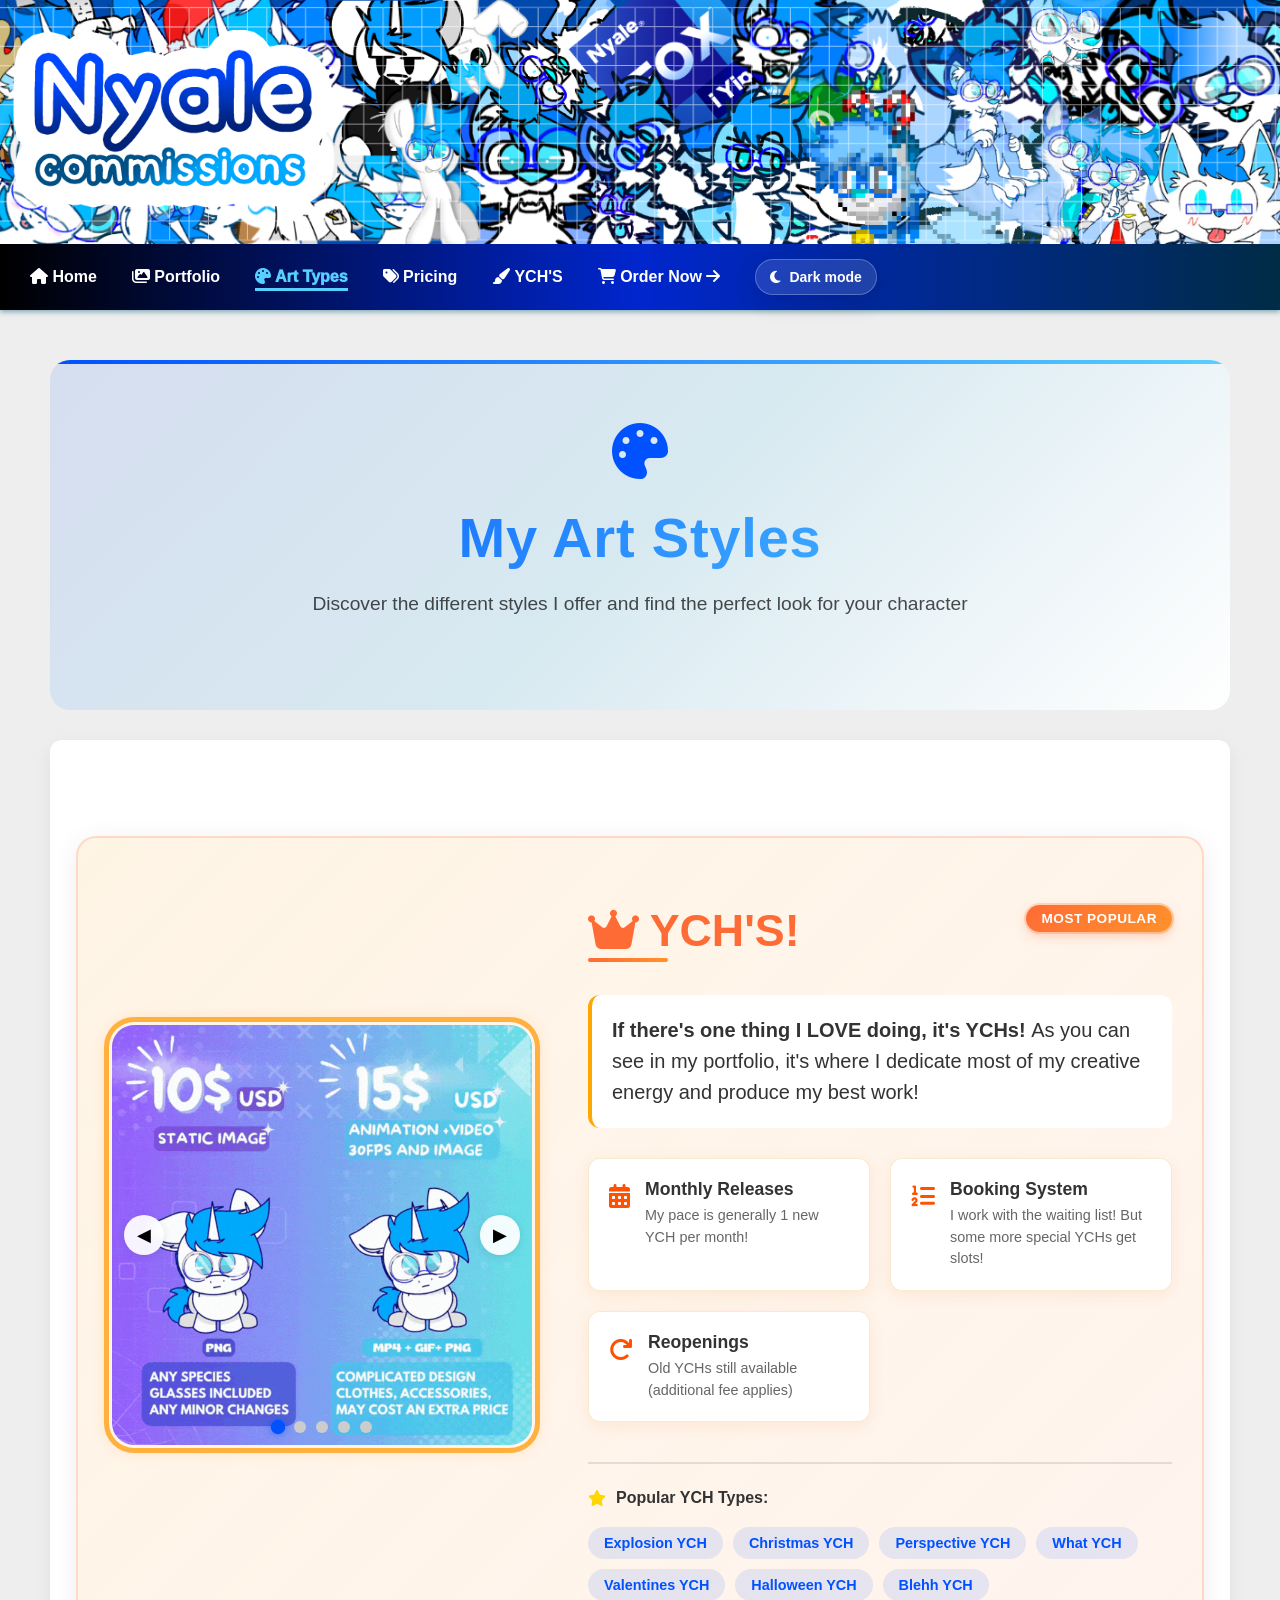
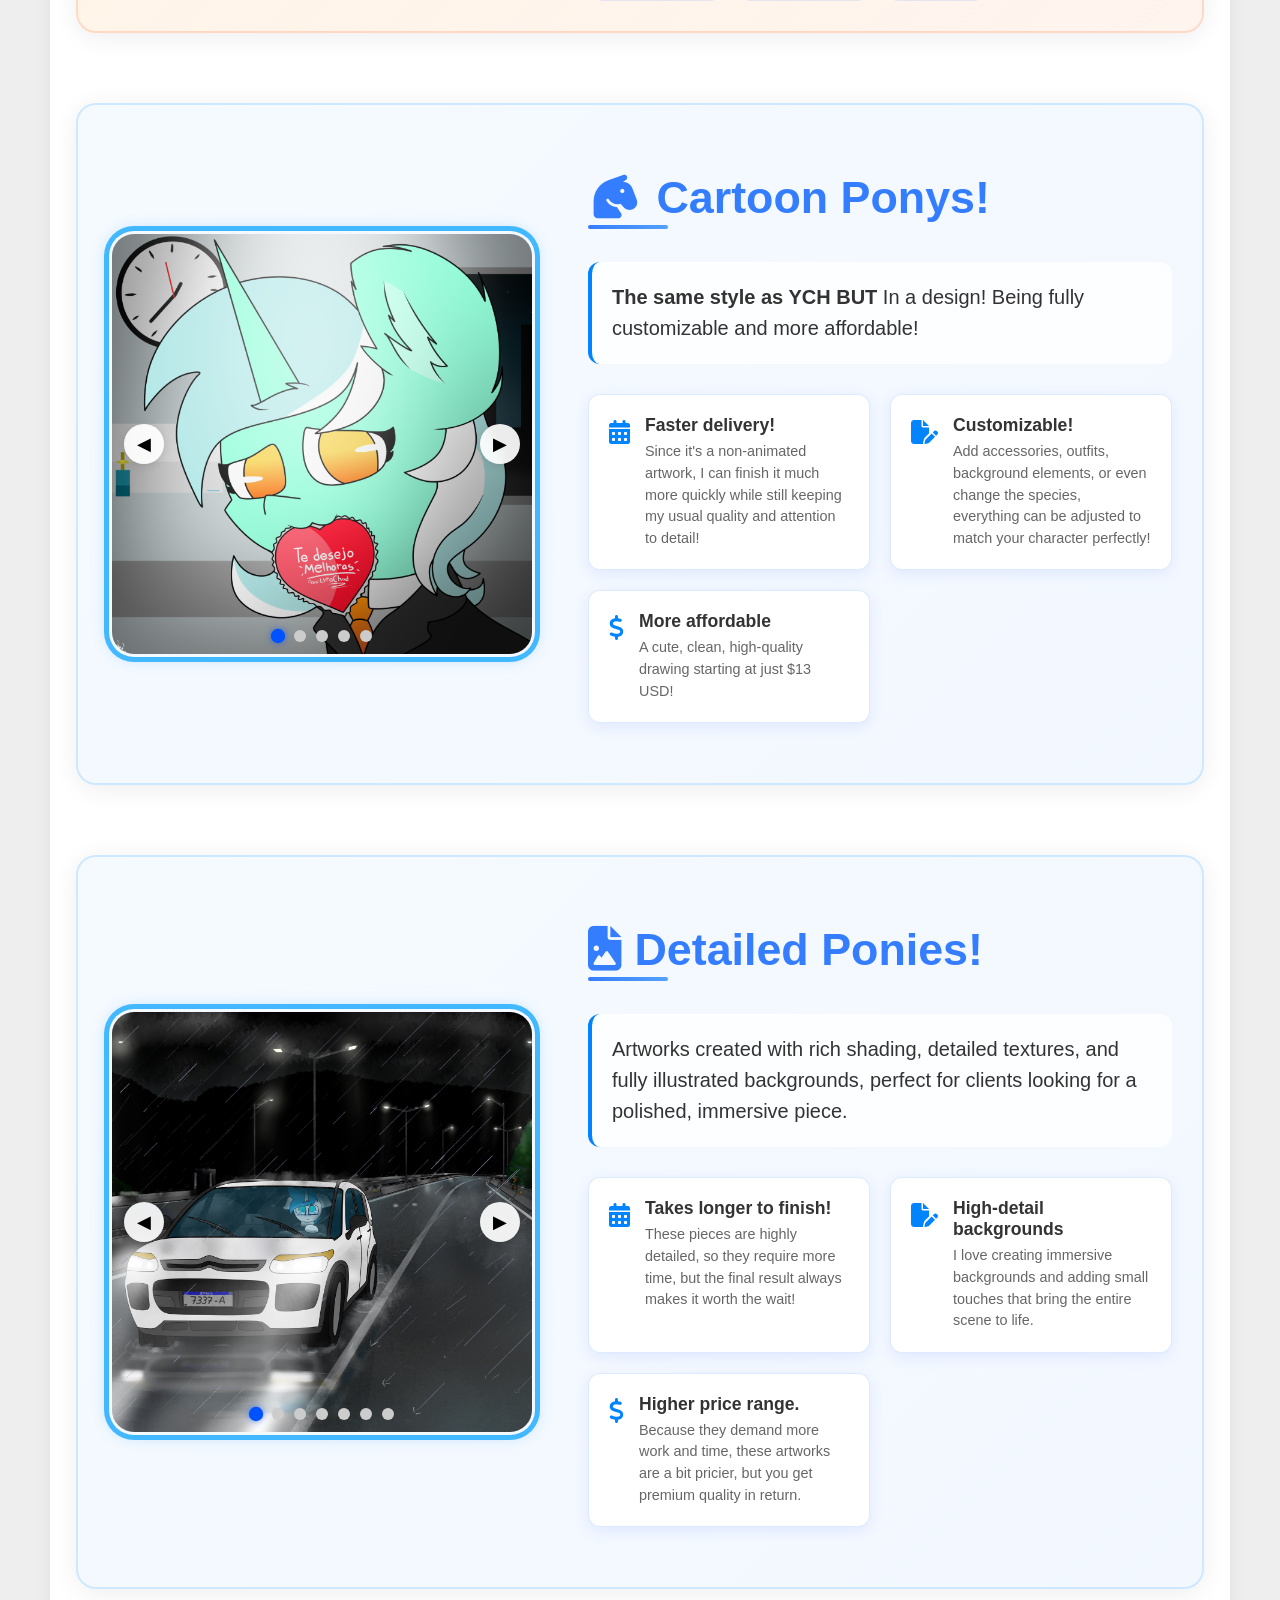
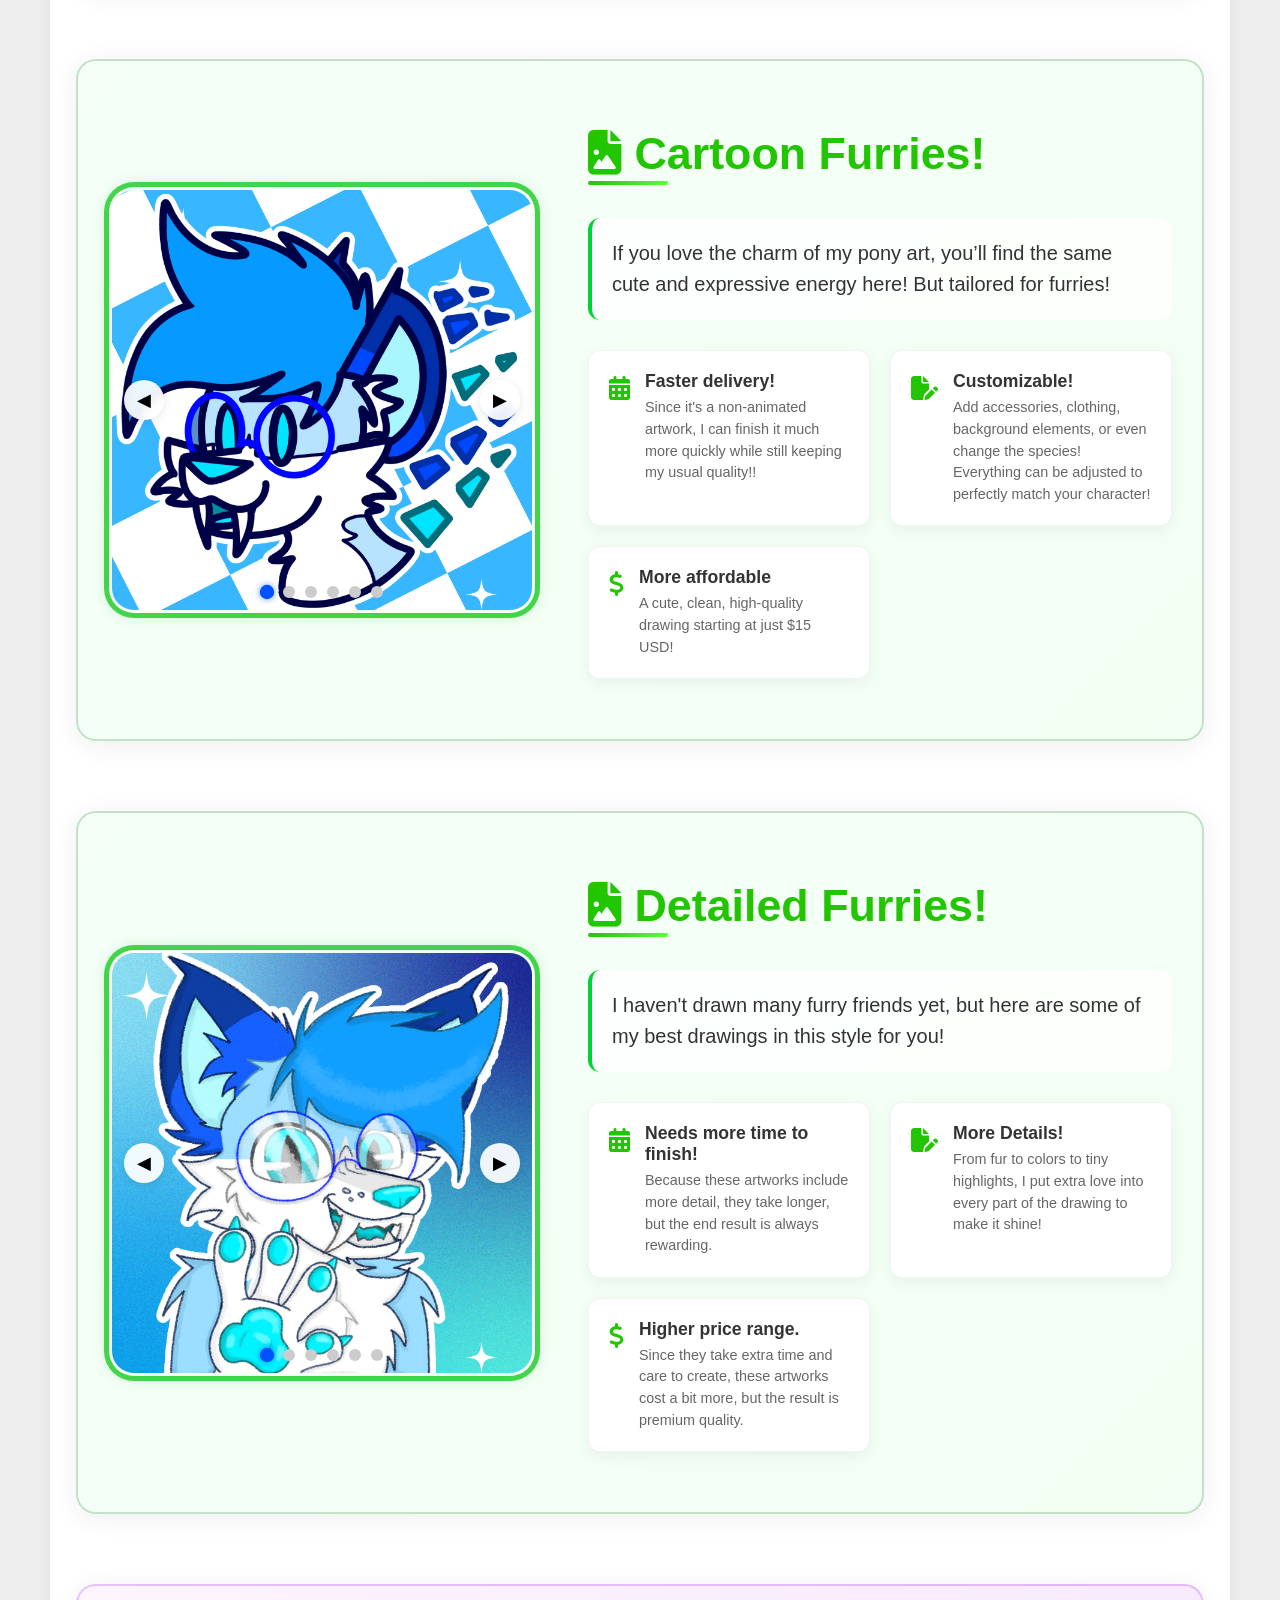
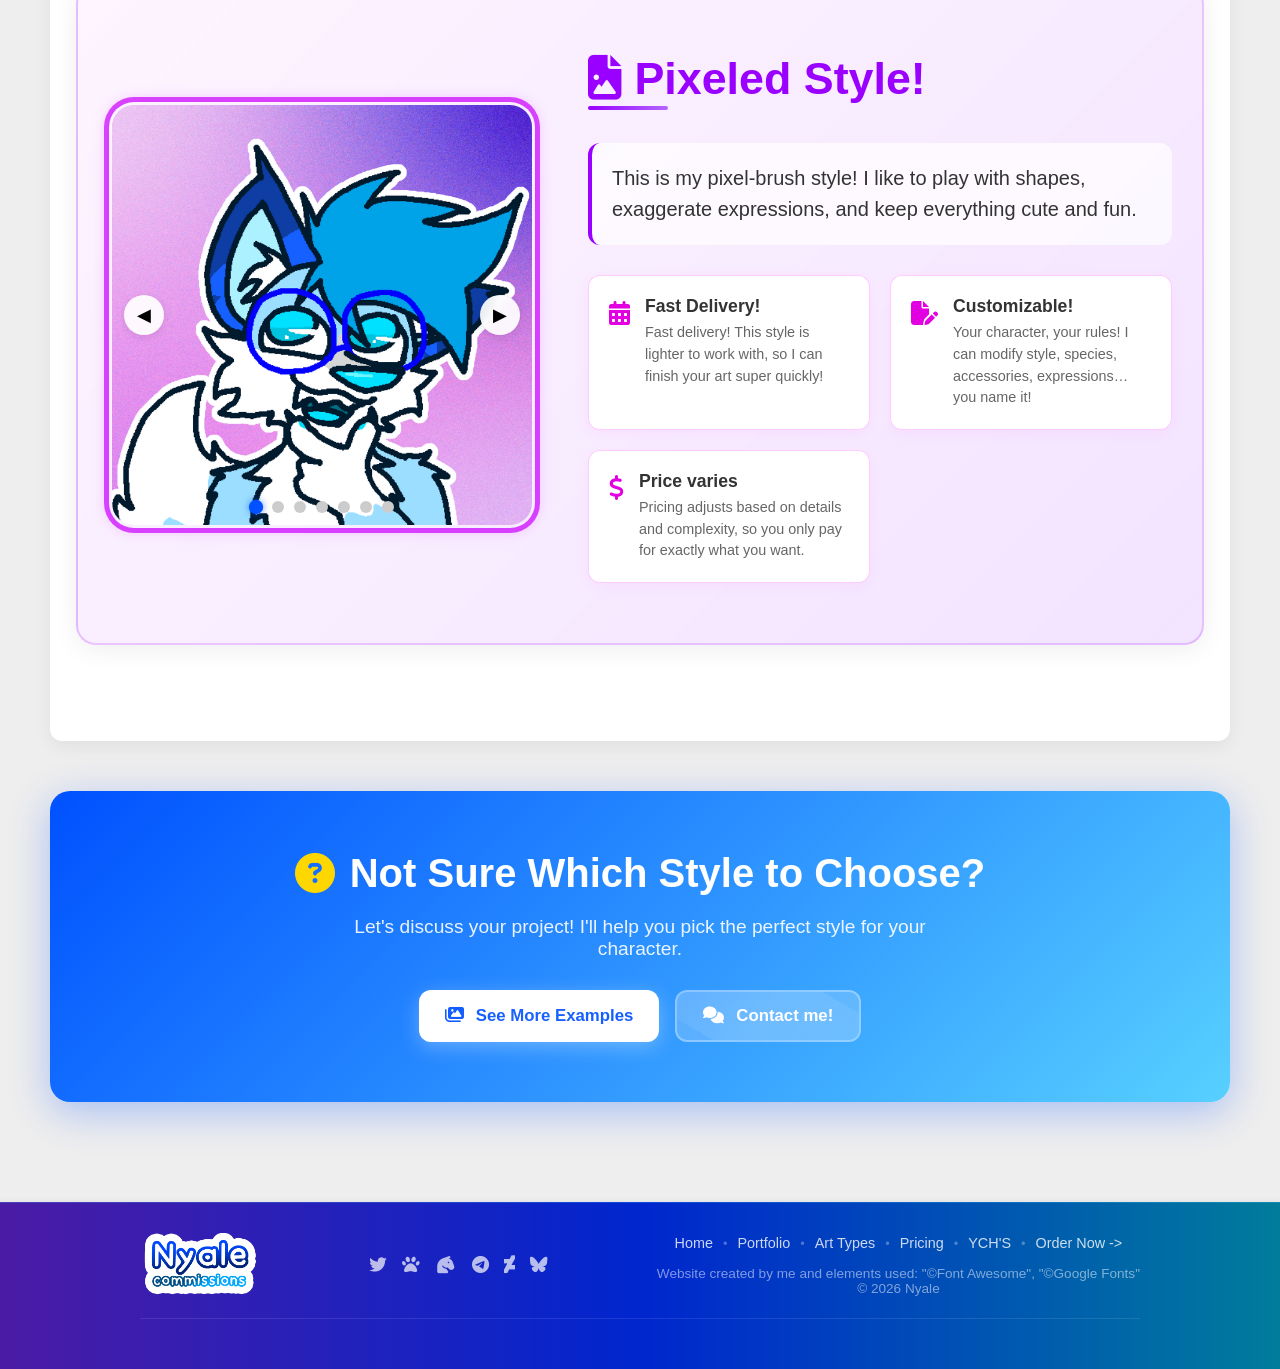
==== commit 9cc0f67b: "Arrumar" ====
--- a/arttypes.html
+++ b/arttypes.html
@@ -9,31 +9,31 @@
                 <meta name="description" content="Discover Nyale's art styles: YCH, Cartoon Pony, Detailed Ponies, Cartoon Furries and Realistic options. Find the perfect look for your character.">
                 <meta name="keywords" content="art styles, YCH, cartoon pony, furry, realistic, Nyale">
                 <meta name="robots" content="index, follow">
-                <link rel="canonical" href="https://nyale.wikit.com.br/arttypes.html">
+                <link rel="canonical" href="https://alexandre0202.github.io/NyalexandreWiki/arttypes.html">
 
                 <meta property="og:title" content="Nyale Commissions - Art Types">
                 <meta property="og:description" content="Choose among several styles by Nyale: YCH, pony, furry and pixel art.">
                 <meta property="og:type" content="website">
-                <meta property="og:url" content="https://nyale.wikit.com.br/arttypes.html">
-                <meta property="og:image" content="https://nyale.wikit.com.br/Icons/preview.png">
+                <meta property="og:url" content="https://alexandre0202.github.io/NyalexandreWiki/arttypes.html">
+                <meta property="og:image" content="https://alexandre0202.github.io/NyalexandreWiki/Icons/preview.png">
                 <meta property="og:image:width" content="1200">
                 <meta property="og:image:height" content="630">
                 <meta name="twitter:card" content="summary_large_image">
-                <meta name="twitter:image" content="https://nyale.wikit.com.br/Icons/preview.png">
+                <meta name="twitter:image" content="https://alexandre0202.github.io/NyalexandreWiki/Icons/preview.png">
 
                 <script type="application/ld+json">
                 {
                     "@context":"https://schema.org",
                     "@type":"WebPage",
                     "name":"Art Types - Nyale Commissions",
-                    "url":"https://nyale.wikit.com.br/arttypes.html",
+                    "url":"https://alexandre0202.github.io/NyalexandreWiki/arttypes.html",
                     "inLanguage":"en-US"
                 }
                 </script>
-        <link rel="icon" href="/Icons/Navicon.jpg" type="WebsiteIcon">
-        <link rel="stylesheet" href="/CSS/base.css">
-        <link rel="stylesheet" href="/CSS/dark-theme.css">
-        <link rel="stylesheet" href="/CSS/artypes.css">
+        <link rel="icon" href="Icons/Navicon.jpg" type="WebsiteIcon">
+        <link rel="stylesheet" href="CSS/base.css">
+        <link rel="stylesheet" href="CSS/dark-theme.css">
+        <link rel="stylesheet" href="CSS/artypes.css">
         <link rel="stylesheet" href="https://cdnjs.cloudflare.com/ajax/libs/font-awesome/6.6.0/css/all.min.css">
     </head>
 
@@ -44,7 +44,7 @@
             <header class="ms-header">
                 <div class="header-inner">
                     <a href="index.html" class="logo-link">
-                    <img src="/Icons/LOGO.png" alt="Nyale Commissions logo" class="logo">
+                    <img src="Icons/LOGO.png" alt="Nyale Commissions logo" class="logo">
                     </a>
                 </div>
             </header>
@@ -127,11 +127,11 @@
                         <!-- Carrossel -->
                         <div class="style-block__carousel">
                             <div class="carousel-track">
-                                <img src="/Portifolio/Hallowen/YCH EXAMPLES/1.gif" alt="YCH Example 1 ">
-                                <img src="/Portifolio/Hallowen/YCH EXAMPLES/2.gif" alt="YCH Example 2 ">
-                                <img src="/Portifolio/Hallowen/YCH EXAMPLES/3.gif" alt="YCH Example 3 ">
-                                <img src="/Portifolio/Hallowen/YCH EXAMPLES/4.gif" alt="YCH Example 4 ">
-                                <img src="/Portifolio/Hallowen/YCH EXAMPLES/5.gif" alt="YCH Example 5 ">
+                                <img src="Portifolio/Hallowen/YCH EXAMPLES/1.gif" alt="YCH Example 1 ">
+                                <img src="Portifolio/Hallowen/YCH EXAMPLES/2.gif" alt="YCH Example 2 ">
+                                <img src="Portifolio/Hallowen/YCH EXAMPLES/3.gif" alt="YCH Example 3 ">
+                                <img src="Portifolio/Hallowen/YCH EXAMPLES/4.gif" alt="YCH Example 4 ">
+                                <img src="Portifolio/Hallowen/YCH EXAMPLES/5.gif" alt="YCH Example 5 ">
                             </div>
                             <button class="carousel-btn prev" aria-label="Slide anterior">◀</button>
                             <button class="carousel-btn next" aria-label="Próximo slide">▶</button>
@@ -203,10 +203,10 @@
                         <!-- Carrossel Cor -->
                         <div class="style-block__carousel2">
                             <div class="carousel-track">
-                                <img src="/Portifolio/Hallowen/PonyCartoon/1.png" alt="Example 1 ">
-                                <img src="/Portifolio/Hallowen/PonyCartoon/2.png" alt="Example 2 ">
-                                <img src="/Portifolio/Hallowen/PonyCartoon/3.png" alt="Example 3 ">
-                                <img src="/Portifolio/Hallowen/PonyCartoon/4.png" alt="Example 4 ">
+                                <img src="Portifolio/Hallowen/PonyCartoon/1.png" alt="Example 1 ">
+                                <img src="Portifolio/Hallowen/PonyCartoon/2.png" alt="Example 2 ">
+                                <img src="Portifolio/Hallowen/PonyCartoon/3.png" alt="Example 3 ">
+                                <img src="Portifolio/Hallowen/PonyCartoon/4.png" alt="Example 4 ">
 
                             </div>
                             <button class="carousel-btn prev" aria-label="Slide anterior">◀</button>
@@ -265,12 +265,12 @@
                         <!-- Carrossel Cor-->
                         <div class="style-block__carousel2">
                             <div class="carousel-track">
-                                <img src="/Portifolio/Hallowen/DeitaledPonys/1.png" alt="Example 1 ">
-                                <img src="/Portifolio/Hallowen/DeitaledPonys/2.png" alt="Example 2 ">
-                                <img src="/Portifolio/Hallowen/DeitaledPonys/3.png" alt="Example 3 ">
-                                <img src="/Portifolio/Hallowen/DeitaledPonys/4.png" alt="Example 4 ">
-                                <img src="/Portifolio/Hallowen/DeitaledPonys/5.png" alt="Example 5 ">
-                                <img src="/Portifolio/Hallowen/DeitaledPonys/6.png" alt="Example 6 ">
+                                <img src="Portifolio/Hallowen/DeitaledPonys/1.png" alt="Example 1 ">
+                                <img src="Portifolio/Hallowen/DeitaledPonys/2.png" alt="Example 2 ">
+                                <img src="Portifolio/Hallowen/DeitaledPonys/3.png" alt="Example 3 ">
+                                <img src="Portifolio/Hallowen/DeitaledPonys/4.png" alt="Example 4 ">
+                                <img src="Portifolio/Hallowen/DeitaledPonys/5.png" alt="Example 5 ">
+                                <img src="Portifolio/Hallowen/DeitaledPonys/6.png" alt="Example 6 ">
 
                             </div>
                             <button class="carousel-btn prev" aria-label="Slide anterior">◀</button>
@@ -329,11 +329,11 @@
                         <!-- Carrossel Cor-->
                         <div class="style-block__carousel3">
                             <div class="carousel-track">
-                                <img src="/Portifolio/Hallowen/FurrysExamples/1.png" alt="Example 1 ">
-                                <img src="/Portifolio/Hallowen/FurrysExamples/2.png" alt="Example 2 ">
-                                <img src="/Portifolio/Hallowen/FurrysExamples/3.png" alt="Example 3 ">
-                                <img src="/Portifolio/Hallowen/FurrysExamples/4.png" alt="Example 4 ">
-                                <img src="/Portifolio/Hallowen/FurrysExamples/5.png" alt="Example 5 ">
+                                <img src="Portifolio/Hallowen/FurrysExamples/1.png" alt="Example 1 ">
+                                <img src="Portifolio/Hallowen/FurrysExamples/2.png" alt="Example 2 ">
+                                <img src="Portifolio/Hallowen/FurrysExamples/3.png" alt="Example 3 ">
+                                <img src="Portifolio/Hallowen/FurrysExamples/4.png" alt="Example 4 ">
+                                <img src="Portifolio/Hallowen/FurrysExamples/5.png" alt="Example 5 ">
 
                             </div>
                             <button class="carousel-btn prev" aria-label="Slide anterior">◀</button>
@@ -391,11 +391,11 @@
                         <!-- Carrossel Cor -->
                         <div class="style-block__carousel3">
                             <div class="carousel-track">
-                                <img src="/Portifolio/Hallowen/DetailFurryExample/1.png" alt="Example 1 ">
-                                <img src="/Portifolio/Hallowen/DetailFurryExample/2.png" alt="Example 2 ">
-                                <img src="/Portifolio/Hallowen/DetailFurryExample/3.png" alt="Example 3 ">
-                                <img src="/Portifolio/Hallowen/DetailFurryExample/4.png" alt="Example 4 ">
-                                <img src="/Portifolio/Hallowen/DetailFurryExample/5.png" alt="Example 5 ">
+                                <img src="Portifolio/Hallowen/DetailFurryExample/1.png" alt="Example 1 ">
+                                <img src="Portifolio/Hallowen/DetailFurryExample/2.png" alt="Example 2 ">
+                                <img src="Portifolio/Hallowen/DetailFurryExample/3.png" alt="Example 3 ">
+                                <img src="Portifolio/Hallowen/DetailFurryExample/4.png" alt="Example 4 ">
+                                <img src="Portifolio/Hallowen/DetailFurryExample/5.png" alt="Example 5 ">
 
                             </div>
                             <button class="carousel-btn prev" aria-label="Slide anterior">◀</button>
@@ -453,12 +453,12 @@
                         <!-- Carrossel Cor-->
                         <div class="style-block__carousel4">
                             <div class="carousel-track">
-                                <img src="/Portifolio/Hallowen/PixelExamples/1.png" alt="Example 1 ">
-                                <img src="/Portifolio/Hallowen/PixelExamples/2.png" alt="Example 2 ">
-                                <img src="/Portifolio/Hallowen/PixelExamples/3.png" alt="Example 3 ">
-                                <img src="/Portifolio/Hallowen/PixelExamples/4.png" alt="Example 4 ">
-                                <img src="/Portifolio/Hallowen/PixelExamples/5.png" alt="Example 5 ">
-                                <img src="/Portifolio/Hallowen/PixelExamples/6.png" alt="Example 6 ">
+                                <img src="Portifolio/Hallowen/PixelExamples/1.png" alt="Example 1 ">
+                                <img src="Portifolio/Hallowen/PixelExamples/2.png" alt="Example 2 ">
+                                <img src="Portifolio/Hallowen/PixelExamples/3.png" alt="Example 3 ">
+                                <img src="Portifolio/Hallowen/PixelExamples/4.png" alt="Example 4 ">
+                                <img src="Portifolio/Hallowen/PixelExamples/5.png" alt="Example 5 ">
+                                <img src="Portifolio/Hallowen/PixelExamples/6.png" alt="Example 6 ">
 
                             </div>
                             <button class="carousel-btn prev" aria-label="Slide anterior">◀</button>
@@ -550,7 +550,7 @@
                 <!-- Logo e redes sociais -->
                 <div class="footer-top">
                     <div class="footer-logo-mini">
-                        <img src="/Icons/LOGO.png" alt="Nyale">
+                        <img src="Icons/LOGO.png" alt="Nyale">
                     </div>
                     <div class="social-row">
                         <a href="https://x.com/ComNyale" title="Twitter"><i class="fab fa-twitter"></i></a>
@@ -600,11 +600,11 @@
         </div>
 
         <!-- Scripts -->
-        <script src="/Scripts/modal-script.js" defer></script>
-        <script src="/Scripts/portfolio-script.js" defer></script>
-        <script src="/Scripts/portfolio-style-carousel.js" defer></script>
-        <script src="/Scripts/carousel-modal.js" defer></script>
-        <script src="/Scripts/theme-toggle.js" defer></script>
+        <script src="Scripts/modal-script.js" defer></script>
+        <script src="Scripts/portfolio-script.js" defer></script>
+        <script src="Scripts/portfolio-style-carousel.js" defer></script>
+        <script src="Scripts/carousel-modal.js" defer></script>
+        <script src="Scripts/theme-toggle.js" defer></script>
         
     </body>
     </html>
--- a/CSS/base.css
+++ b/CSS/base.css
@@ -29,7 +29,7 @@
     background: #c5c5c5; 
     padding: 30px 0px; 
     border-bottom: none; 
-    background-image: url('/Icons/Baner.png'); 
+    background-image: url('../Icons/Baner.png');
     background-size: cover;      
     background-position: center; 
     background-repeat: no-repeat;
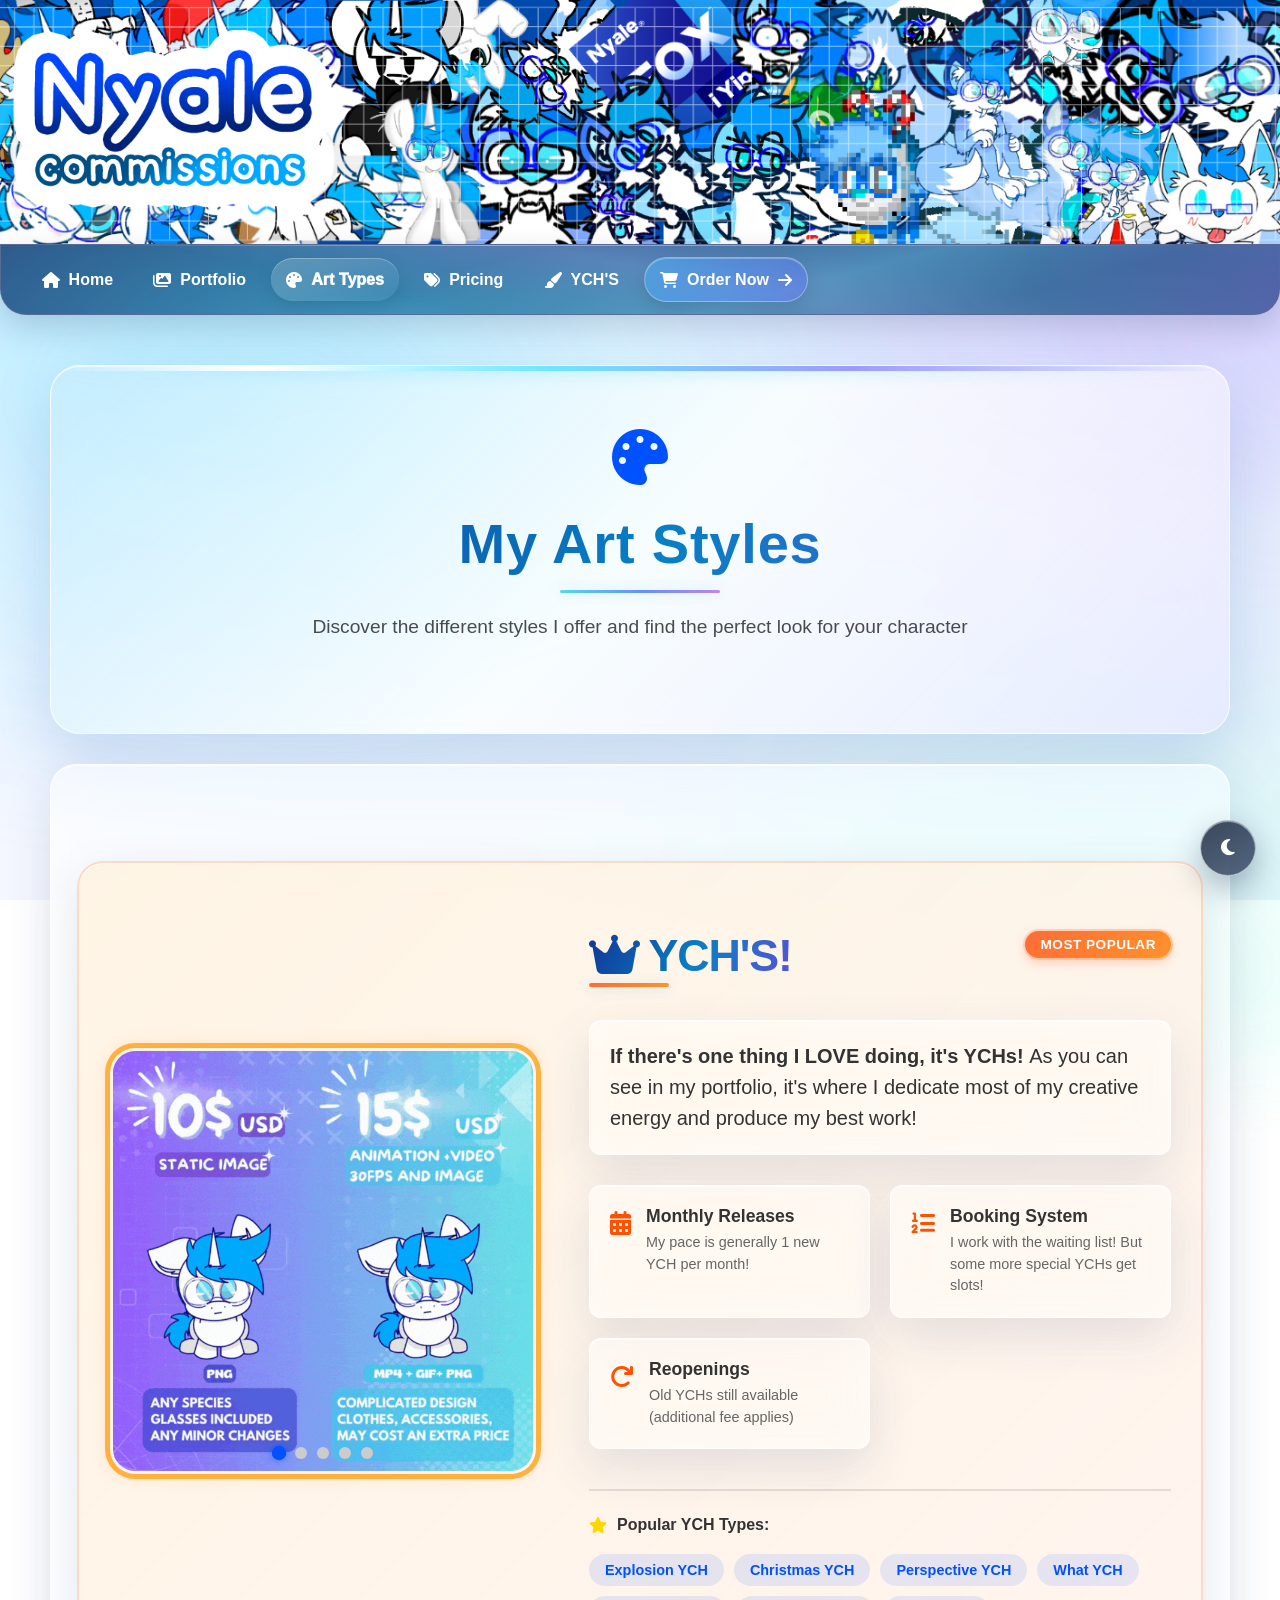
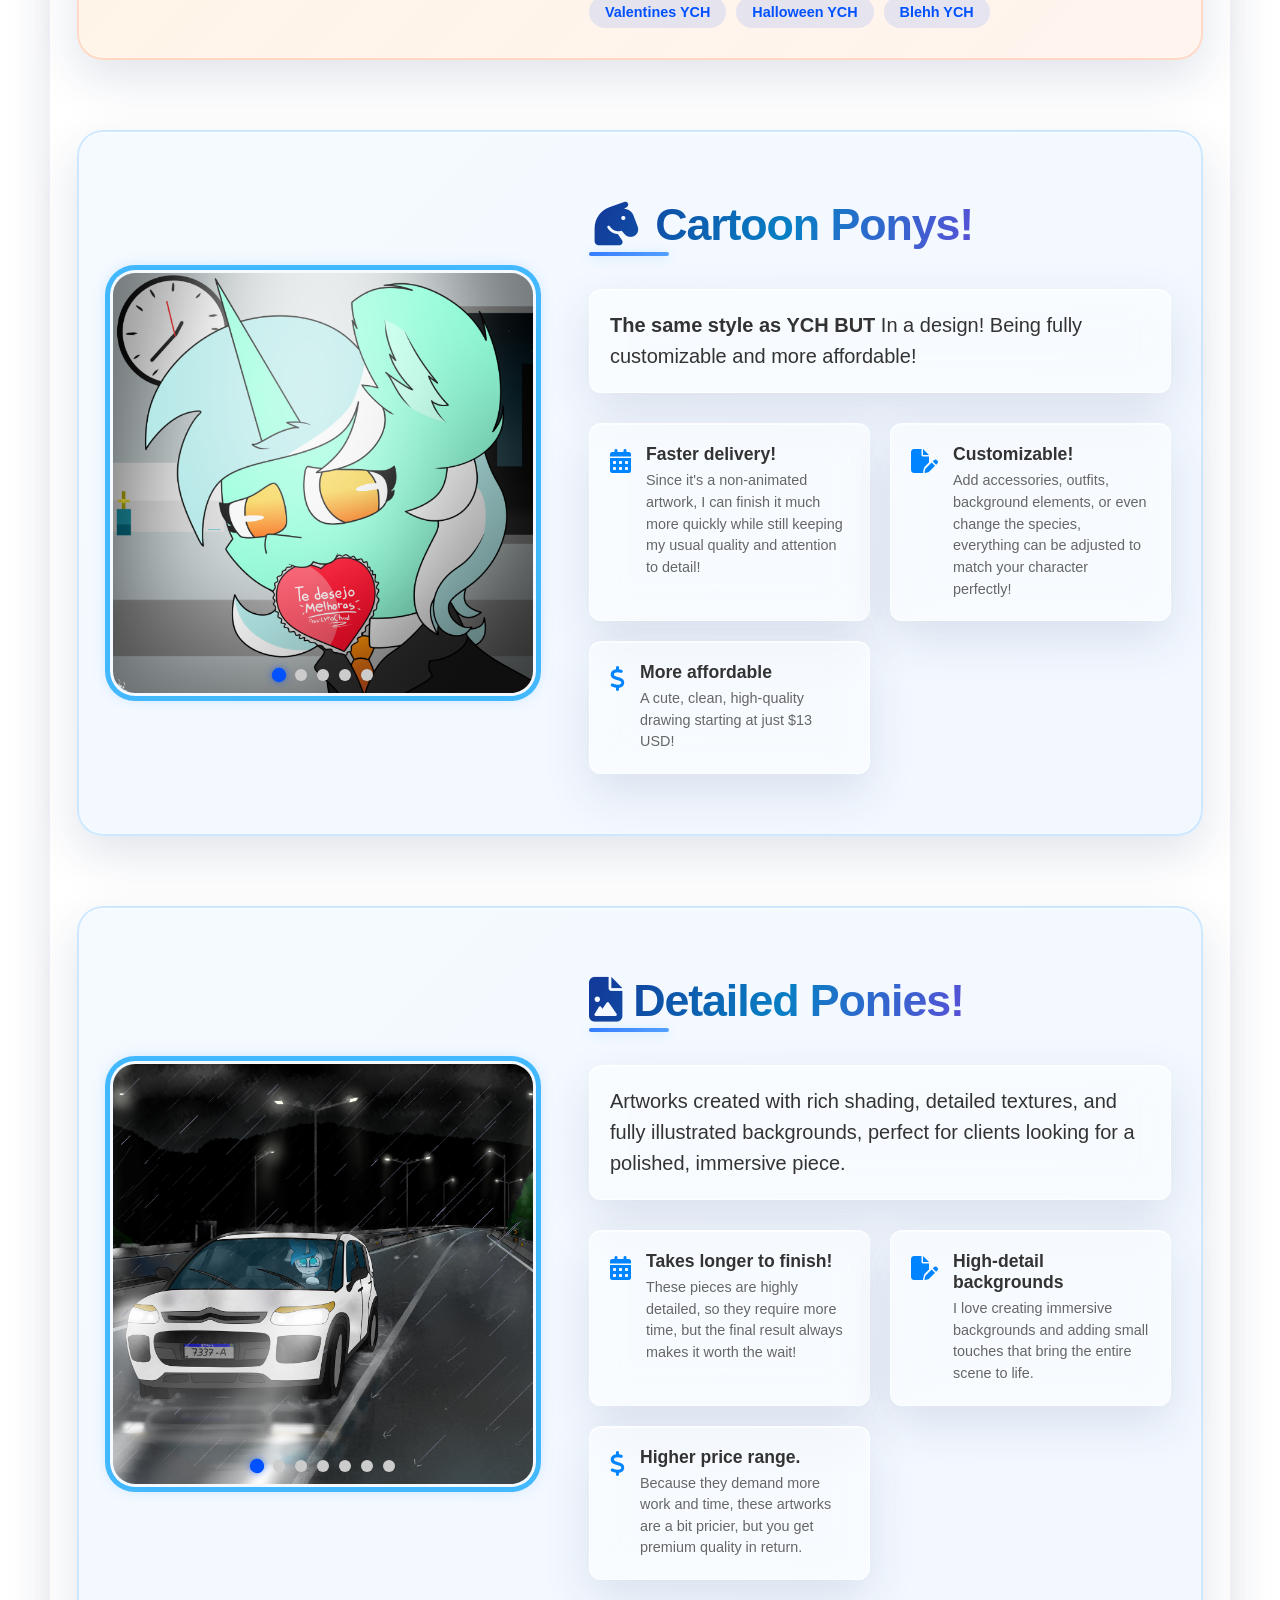
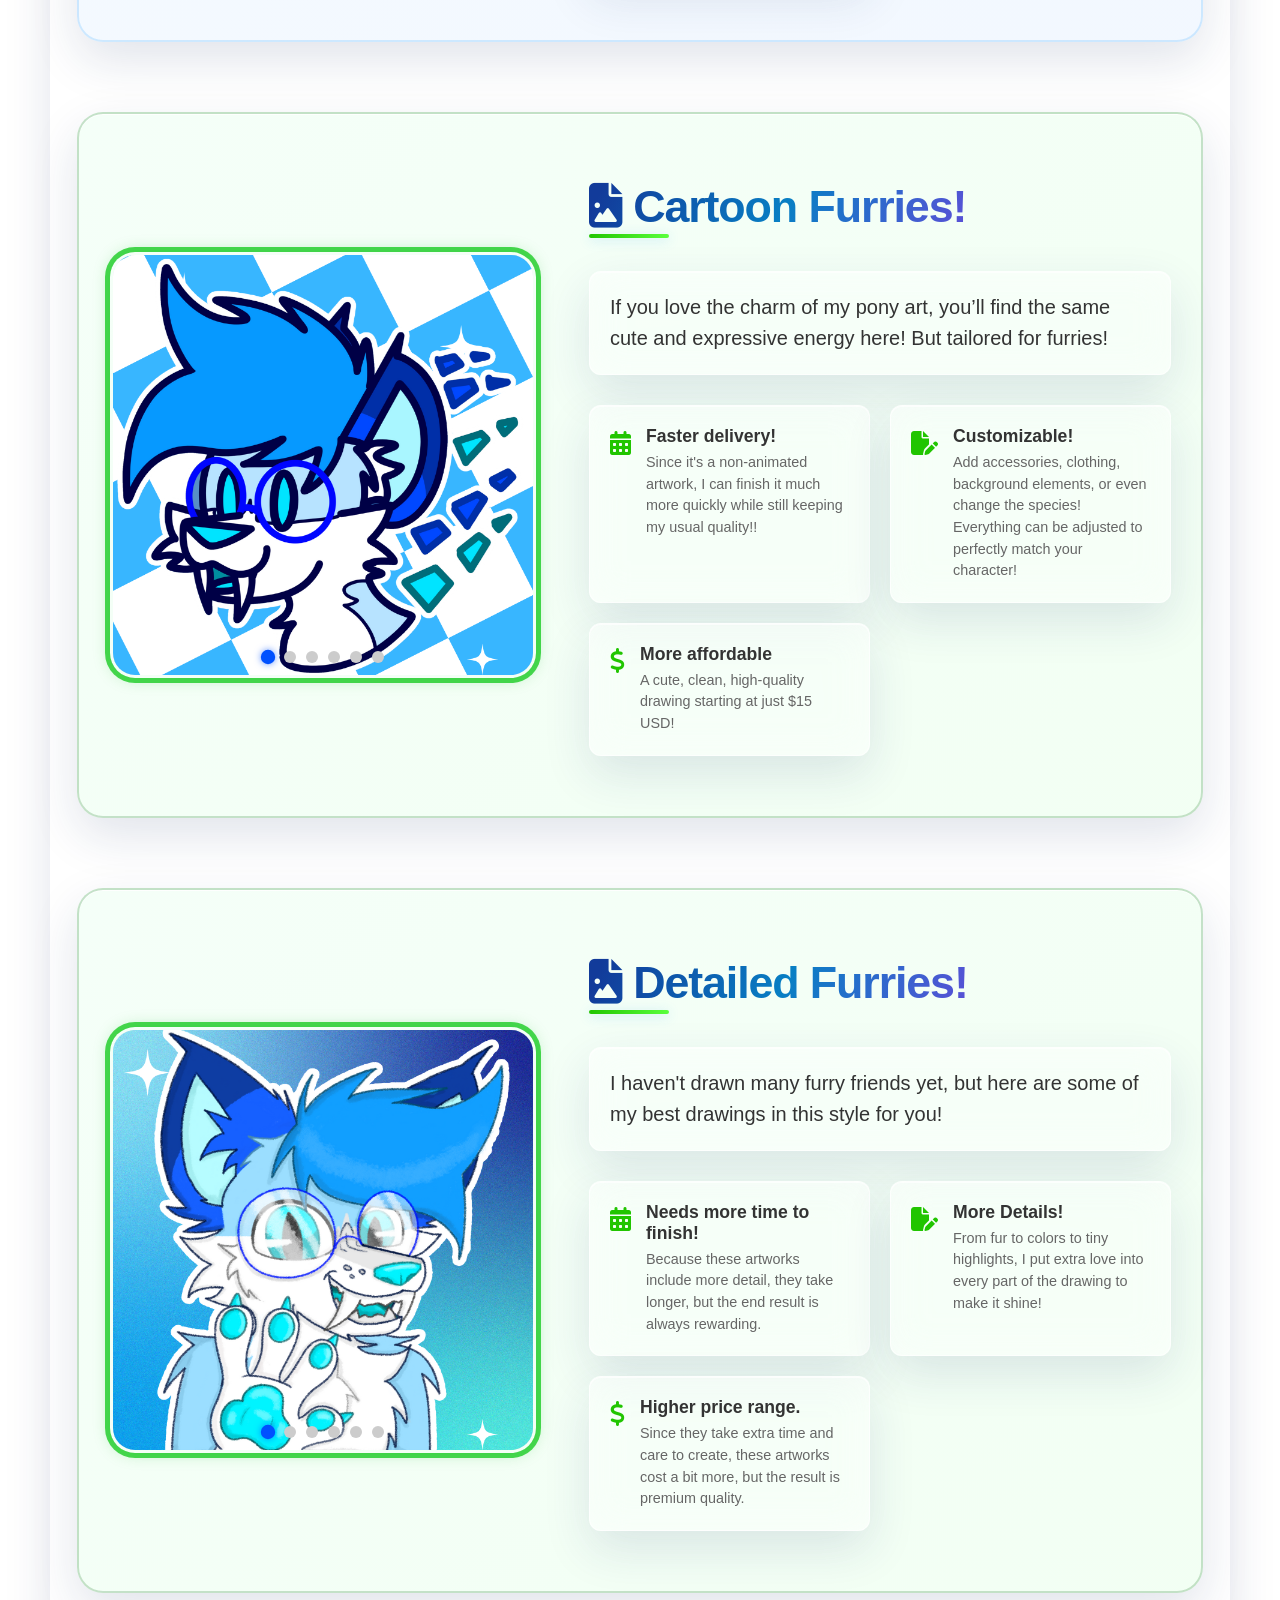
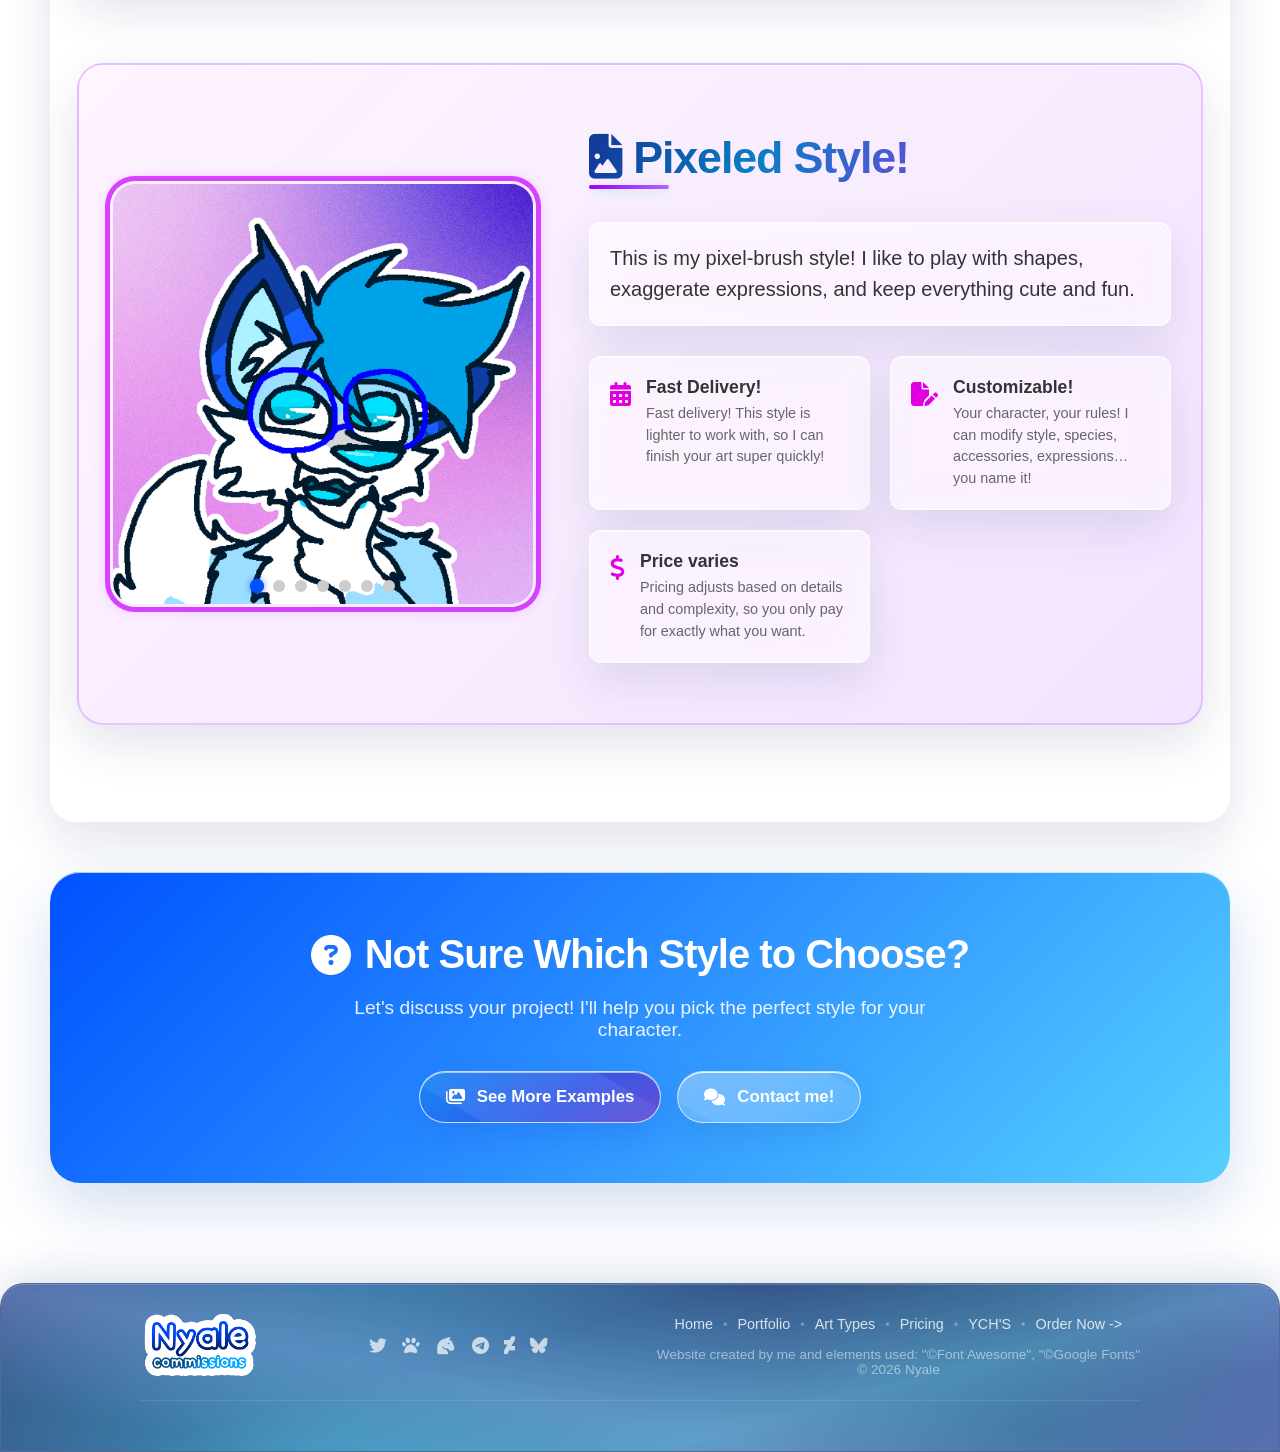
==== commit 1e788c74: "final!" ====
--- a/arttypes.html
+++ b/arttypes.html
@@ -10,6 +10,7 @@
                 <meta name="keywords" content="art styles, YCH, cartoon pony, furry, realistic, Nyale">
                 <meta name="robots" content="index, follow">
                 <link rel="canonical" href="https://alexandre0202.github.io/NyalexandreWiki/arttypes.html">
+                <link rel="sitemap" type="application/xml" href="sitemap.xml">
 
                 <meta property="og:title" content="Nyale Commissions - Art Types">
                 <meta property="og:description" content="Choose among several styles by Nyale: YCH, pony, furry and pixel art.">
@@ -18,8 +19,12 @@
                 <meta property="og:image" content="https://alexandre0202.github.io/NyalexandreWiki/Icons/preview.png">
                 <meta property="og:image:width" content="1200">
                 <meta property="og:image:height" content="630">
+                <meta property="og:image:alt" content="Nyale Commissions artwork preview">
                 <meta name="twitter:card" content="summary_large_image">
+                <meta name="twitter:title" content="Nyale Commissions - Art Types">
+                <meta name="twitter:description" content="Explore Nyale's pony, furry, YCH and pixel art styles.">
                 <meta name="twitter:image" content="https://alexandre0202.github.io/NyalexandreWiki/Icons/preview.png">
+                <meta name="twitter:image:alt" content="Nyale Commissions artwork preview">
 
                 <script type="application/ld+json">
                 {
@@ -30,10 +35,11 @@
                     "inLanguage":"en-US"
                 }
                 </script>
-        <link rel="icon" href="Icons/Navicon.jpg" type="WebsiteIcon">
+        <link rel="icon" href="Icons/Navicon.jpg" type="image/jpeg">
         <link rel="stylesheet" href="CSS/base.css">
         <link rel="stylesheet" href="CSS/dark-theme.css">
         <link rel="stylesheet" href="CSS/artypes.css">
+        <link rel="stylesheet" href="CSS/liquid-glass.css">
         <link rel="stylesheet" href="https://cdnjs.cloudflare.com/ajax/libs/font-awesome/6.6.0/css/all.min.css">
     </head>
 
--- a/CSS/base.css
+++ b/CSS/base.css
@@ -838,6 +838,15 @@
     border: 1px solid rgba(255,255,255,0.1);
 }
 
+.portfolio-modal .modal-zoom-level {
+    min-width: 3.5em;
+    color: #f4faff;
+    font-size: 0.8rem;
+    font-variant-numeric: tabular-nums;
+    font-weight: 700;
+    text-align: center;
+}
+
 .portfolio-modal .modal-zoom-btn {
     background: rgba(255,255,255,0.15);
     color: #fff;
@@ -865,7 +874,7 @@
 .portfolio-modal input[type="range"] {
     appearance: none;
     -webkit-appearance: none;
-    width: 250px;
+    width: clamp(90px, 24vw, 250px);
     height: 6px;
     border-radius: 6px;
     background: linear-gradient(90deg, #0051ff, #00c6ff);
@@ -920,7 +929,7 @@
     }
     
     .portfolio-modal input[type="range"] {
-        width: 150px;
+        width: clamp(90px, 30vw, 150px);
     }
     
     .portfolio-modal .image-wrapper {
--- a/CSS/dark-theme.css
+++ b/CSS/dark-theme.css
@@ -36,7 +36,6 @@
 body[data-theme="dark"] .alert-box,
 body[data-theme="dark"] .contact-method,
 body[data-theme="dark"] .contact-note,
-body[data-theme="dark"] .commission-form-container .form-group,
 body[data-theme="dark"] .form-notice,
 body[data-theme="dark"] .current-time-display,
 body[data-theme="dark"] .payment-note,
@@ -55,13 +54,7 @@
 body[data-theme="dark"] .portfolio-card,
 body[data-theme="dark"] .portfolio-card figcaption,
 body[data-theme="dark"] .stat,
-body[data-theme="dark"] .category-count,
-body[data-theme="dark"] .process-step,
-body[data-theme="dark"] .style-block__text,
-body[data-theme="dark"] .style-block__carousel,
-body[data-theme="dark"] .style-block__carousel2,
-body[data-theme="dark"] .style-block__carousel3,
-body[data-theme="dark"] .style-block__carousel4 {
+body[data-theme="dark"] .category-count {
     background: linear-gradient(135deg, #111827 0%, #1f2937 100%) !important;
     color: #f8fafc !important;
     box-shadow: 0 8px 30px rgba(0, 0, 0, 0.35) !important;
@@ -70,11 +63,7 @@
 
 body[data-theme="dark"] .portfolio-hero,
 body[data-theme="dark"] .index-hero,
-body[data-theme="dark"] main .content .portfolio-hero.order-hero,
-body[data-theme="dark"] .style-block__carousel,
-body[data-theme="dark"] .style-block__carousel2,
-body[data-theme="dark"] .style-block__carousel3,
-body[data-theme="dark"] .style-block__carousel4 {
+body[data-theme="dark"] main .content .portfolio-hero.order-hero {
     background: linear-gradient(135deg, rgba(14, 116, 144, 0.35) 0%, rgba(2, 8, 23, 0.95) 100%) !important;
     color: #f8fafc !important;
 }
--- a/CSS/liquid-glass.css
+++ b/CSS/liquid-glass.css
@@ -0,0 +1,1249 @@
+:root {
+    --glass-light: rgba(255, 255, 255, 0.58);
+    --glass-light-strong: rgba(255, 255, 255, 0.76);
+    --glass-dark: rgba(15, 23, 42, 0.68);
+    --glass-border-light: rgba(255, 255, 255, 0.72);
+    --glass-border-dark: rgba(255, 255, 255, 0.16);
+    --glass-shadow: 0 18px 48px rgba(26, 48, 104, 0.12);
+}
+
+body {
+    position: relative;
+    isolation: isolate;
+    background-image:
+        radial-gradient(ellipse at 12% 8%, rgba(87, 208, 255, 0.25), transparent 36%),
+        radial-gradient(ellipse at 88% 24%, rgba(120, 98, 255, 0.2), transparent 34%),
+        linear-gradient(145deg, #e8f3ff, #f5f7ff 48%, #e9f5fb) !important;
+    background-attachment: fixed;
+}
+
+body::before {
+    content: "";
+    position: fixed;
+    inset: -18%;
+    z-index: -1;
+    pointer-events: none;
+    background:
+        radial-gradient(ellipse at 22% 35%, rgba(84, 218, 255, 0.3), transparent 31%),
+        radial-gradient(ellipse at 72% 28%, rgba(157, 135, 255, 0.24), transparent 30%),
+        radial-gradient(ellipse at 58% 78%, rgba(103, 240, 211, 0.2), transparent 32%);
+    background-size: 130% 130%;
+    filter: blur(48px) saturate(130%);
+    opacity: 0.82;
+    transform: translate3d(0, 0, 0);
+    animation: aurora-drift 28s ease-in-out infinite alternate;
+}
+
+@keyframes aurora-drift {
+    0% {
+        background-position: 0% 20%, 100% 0%, 50% 100%;
+        transform: translate3d(-1.5%, -1%, 0) scale(1);
+    }
+    50% {
+        background-position: 35% 0%, 55% 45%, 100% 25%;
+        transform: translate3d(1%, 1.5%, 0) scale(1.04);
+    }
+    100% {
+        background-position: 100% 75%, 0% 100%, 25% 0%;
+        transform: translate3d(-0.5%, 1%, 0) scale(1.02);
+    }
+}
+
+#page-wrapper,
+body[data-theme="dark"] #page-wrapper {
+    background: transparent !important;
+}
+
+.ms-nav,
+.ms-bottom-bar,
+.ms-footer.minimalist-footer {
+    position: relative;
+    background: rgba(20, 43, 98, 0.86) !important;
+    border: 1px solid rgba(255, 255, 255, 0.2);
+    box-shadow: 0 12px 32px rgba(9, 25, 74, 0.18);
+    -webkit-backdrop-filter: blur(22px) saturate(155%);
+    backdrop-filter: blur(22px) saturate(155%);
+    isolation: isolate;
+    overflow: hidden;
+}
+
+.ms-nav {
+    position: relative;
+}
+
+.ms-bottom-bar {
+    position: fixed;
+    right: 0;
+    bottom: 0;
+    left: 0;
+    width: 100%;
+    z-index: 1000;
+}
+
+.ms-nav::before,
+.ms-bottom-bar::before,
+.ms-footer.minimalist-footer::before {
+    content: "";
+    position: absolute;
+    inset: 0;
+    z-index: 0;
+    pointer-events: none;
+    background:
+        radial-gradient(ellipse 36% 170% at 17% 58%, rgba(66, 218, 247, 0.52), transparent 72%),
+        radial-gradient(ellipse 34% 180% at 78% 28%, rgba(164, 130, 255, 0.48), transparent 72%),
+        radial-gradient(ellipse 42% 150% at 50% 115%, rgba(93, 224, 190, 0.28), transparent 72%),
+        linear-gradient(165deg, transparent 22%, rgba(105, 227, 255, 0.38) 38%, rgba(67, 194, 221, 0.18) 48%, transparent 62%),
+        linear-gradient(12deg, transparent 34%, rgba(188, 148, 255, 0.32) 48%, rgba(120, 142, 244, 0.16) 58%, transparent 72%),
+        linear-gradient(110deg, rgba(24, 81, 137, 0.18), rgba(18, 96, 125, 0.24), rgba(70, 52, 133, 0.28));
+    background-size: 150% 230%;
+    opacity: 0.92;
+    mix-blend-mode: screen;
+    animation: navbar-aurora 20s ease-in-out infinite alternate;
+}
+
+.ms-nav::after,
+.ms-bottom-bar::after {
+    content: "";
+    position: absolute;
+    top: 0;
+    right: 8%;
+    left: 8%;
+    height: 1px;
+    z-index: 1;
+    pointer-events: none;
+    background: linear-gradient(90deg, transparent, rgba(112, 233, 255, 0.82), rgba(201, 166, 255, 0.72), transparent);
+    opacity: 0.8;
+}
+
+.ms-nav ul,
+.ms-bottom-bar ul,
+.ms-footer.minimalist-footer > * {
+    position: relative;
+    z-index: 1;
+}
+
+@keyframes navbar-aurora {
+    0% {
+        background-position: 0% 50%;
+    }
+    50% {
+        background-position: 70% 0%;
+    }
+    100% {
+        background-position: 100% 80%;
+    }
+}
+
+body[data-theme="dark"] .ms-nav,
+body[data-theme="dark"] .ms-bottom-bar,
+body[data-theme="dark"] .ms-footer.minimalist-footer {
+    background: rgba(5, 13, 34, 0.82) !important;
+    border-color: rgba(172, 215, 255, 0.24);
+    box-shadow: 0 14px 36px rgba(0, 0, 0, 0.3), inset 0 1px 0 rgba(255, 255, 255, 0.1);
+}
+
+body[data-theme="dark"] .ms-nav::before,
+body[data-theme="dark"] .ms-bottom-bar::before,
+body[data-theme="dark"] .ms-footer.minimalist-footer::before {
+    background:
+        radial-gradient(ellipse 36% 170% at 17% 58%, rgba(31, 169, 220, 0.42), transparent 72%),
+        radial-gradient(ellipse 34% 180% at 78% 28%, rgba(123, 82, 220, 0.4), transparent 72%),
+        radial-gradient(ellipse 42% 150% at 50% 115%, rgba(53, 186, 151, 0.22), transparent 72%),
+        linear-gradient(165deg, transparent 22%, rgba(67, 190, 225, 0.3) 38%, rgba(40, 133, 169, 0.14) 48%, transparent 62%),
+        linear-gradient(12deg, transparent 34%, rgba(153, 119, 225, 0.28) 48%, rgba(90, 102, 191, 0.14) 58%, transparent 72%),
+        linear-gradient(110deg, rgba(4, 32, 67, 0.2), rgba(10, 76, 91, 0.22), rgba(42, 27, 92, 0.28));
+}
+
+.ms-nav {
+    border-radius: 0 0 26px 26px;
+}
+
+.ms-nav ul {
+    gap: 8px clamp(4px, 0.8vw, 12px);
+    padding: 12px clamp(14px, 2vw, 30px);
+}
+
+.ms-nav ul li {
+    animation: none;
+    opacity: 1;
+}
+
+.ms-nav a {
+    display: inline-flex;
+    align-items: center;
+    gap: 9px;
+    padding: 12px 15px;
+    border-radius: 999px;
+    line-height: 1.2;
+}
+
+.ms-nav a:hover {
+    background: rgba(255, 255, 255, 0.12);
+    transform: translateY(-1px);
+}
+
+.ms-nav a.active::after {
+    display: none;
+}
+
+.ms-nav a.active {
+    color: #fff !important;
+    background: linear-gradient(145deg, rgba(255, 255, 255, 0.23), rgba(101, 196, 255, 0.12));
+    box-shadow: inset 0 1px 0 rgba(255, 255, 255, 0.32), 0 6px 18px rgba(0, 0, 0, 0.12);
+    animation: none;
+    transform: none;
+}
+
+.ms-nav a[href="order.html"] {
+    color: #fff !important;
+    background: linear-gradient(135deg, rgba(70, 184, 255, 0.48), rgba(108, 106, 255, 0.42));
+    border: 1px solid rgba(255, 255, 255, 0.32);
+    box-shadow: inset 0 1px 0 rgba(255, 255, 255, 0.28), 0 8px 20px rgba(0, 0, 0, 0.14);
+}
+
+.ms-nav a[href="order.html"]:hover {
+    background: linear-gradient(135deg, rgba(91, 198, 255, 0.62), rgba(128, 124, 255, 0.56));
+}
+
+.ms-nav .theme-toggle-btn {
+    display: none;
+}
+
+.ms-bottom-bar {
+    padding-bottom: calc(5px + env(safe-area-inset-bottom));
+    border-radius: 22px 22px 0 0;
+}
+
+.ms-nav .theme-toggle-btn,
+.ms-bottom-bar .theme-toggle-btn,
+.theme-toggle-btn--floating {
+    border: 1px solid rgba(255, 255, 255, 0.38);
+    background: linear-gradient(145deg, rgba(255, 255, 255, 0.24), rgba(255, 255, 255, 0.08));
+    color: #fff;
+    box-shadow: inset 0 1px 0 rgba(255, 255, 255, 0.24), 0 8px 22px rgba(0, 0, 0, 0.18);
+    -webkit-backdrop-filter: blur(18px) saturate(160%);
+    backdrop-filter: blur(18px) saturate(160%);
+}
+
+.ms-nav .theme-toggle-btn:hover,
+.ms-bottom-bar .theme-toggle-btn:hover,
+.theme-toggle-btn--floating:hover {
+    background: linear-gradient(145deg, rgba(255, 255, 255, 0.36), rgba(255, 255, 255, 0.14));
+    transform: translateY(-2px);
+}
+
+.theme-toggle-btn--floating {
+    display: inline-flex;
+    position: fixed;
+    right: 24px;
+    bottom: calc(24px + env(safe-area-inset-bottom));
+    z-index: 4500;
+    width: 58px;
+    height: 58px;
+    align-items: center;
+    justify-content: center;
+    border-radius: 50%;
+    cursor: pointer;
+    font-size: 1.15rem;
+    transition: transform 180ms ease, background 180ms ease, box-shadow 180ms ease;
+    overflow: hidden;
+    isolation: isolate;
+}
+
+.theme-toggle-btn--floating .theme-toggle-label {
+    position: absolute;
+    width: 1px;
+    height: 1px;
+    padding: 0;
+    margin: -1px;
+    overflow: hidden;
+    clip: rect(0, 0, 0, 0);
+    white-space: nowrap;
+    border: 0;
+}
+
+.portfolio-hero,
+.index-hero,
+.intro-section,
+.portfolio-section--big-white,
+.portfolio-filter-bar,
+.info-card,
+.order-info-card,
+.pricing-card,
+.pricing-table-container,
+.faq-item,
+.dont-draw-item,
+.extra-note-box,
+.alert-box,
+.contact-method,
+.contact-note,
+.form-notice,
+.current-time-display,
+.payment-note,
+.table-note,
+.style-block,
+.style-description,
+.style-description2,
+.style-description3,
+.style-description4,
+.feature-item,
+.feature-item2,
+.feature-item3,
+.feature-item4,
+.ych-section,
+.ych-item,
+.ych-examples-box,
+.portfolio-card,
+.stat {
+    border: 1px solid var(--glass-border-light);
+    box-shadow: var(--glass-shadow), inset 0 1px 0 rgba(255, 255, 255, 0.72);
+    -webkit-backdrop-filter: blur(18px) saturate(145%);
+    backdrop-filter: blur(18px) saturate(145%);
+}
+
+.portfolio-hero,
+.index-hero,
+.intro-section,
+.portfolio-section--big-white,
+.portfolio-filter-bar,
+.info-card,
+.order-info-card,
+.pricing-card,
+.pricing-table-container,
+.faq-item,
+.dont-draw-item,
+.extra-note-box,
+.alert-box,
+.contact-method,
+.contact-note,
+.form-notice,
+.current-time-display,
+.payment-note,
+.table-note,
+.style-block,
+.style-description,
+.style-description2,
+.style-description3,
+.style-description4,
+.feature-item,
+.feature-item2,
+.feature-item3,
+.feature-item4,
+.ych-section,
+.ych-item,
+.ych-examples-box,
+.portfolio-card,
+.stat {
+    background-color: var(--glass-light) !important;
+}
+
+.portfolio-hero,
+.index-hero {
+    background-image: linear-gradient(135deg, rgba(140, 211, 255, 0.34), rgba(255, 255, 255, 0.48), rgba(184, 172, 255, 0.2)) !important;
+}
+
+.portfolio-hero h1,
+.index-hero h1 {
+    filter: drop-shadow(0 4px 10px rgba(51, 138, 219, 0.16));
+}
+
+.portfolio-hero h1::after,
+.index-hero h1::after {
+    content: "";
+    display: block;
+    width: min(160px, 42%);
+    height: 3px;
+    margin: 14px auto 0;
+    border-radius: 999px;
+    background: linear-gradient(90deg, #56d7ed, #648fff 52%, #bd87ed);
+    box-shadow: 0 0 14px rgba(80, 181, 237, 0.32);
+}
+
+.portfolio-section--big-white h2::after {
+    background: linear-gradient(90deg, #51cfe8, #548cff 55%, #b37fe3);
+    box-shadow: 0 0 12px rgba(81, 174, 226, 0.24);
+}
+
+.category-header {
+    border-bottom-color: transparent;
+    background-image: linear-gradient(90deg, rgba(81, 207, 232, 0.72), rgba(84, 140, 255, 0.64) 55%, rgba(179, 127, 227, 0.58));
+    background-repeat: no-repeat;
+    background-position: left bottom;
+    background-size: 100% 2px;
+}
+
+.portfolio-card {
+    overflow: hidden;
+    border-radius: 20px;
+    transition: transform 220ms ease, box-shadow 220ms ease, border-color 220ms ease;
+    border-color: rgba(99, 172, 226, 0.24);
+    box-shadow: var(--glass-shadow), inset 0 1px 0 rgba(255, 255, 255, 0.78), inset 0 0 0 1px rgba(112, 200, 239, 0.08);
+}
+
+.portfolio-card:hover {
+    border-color: rgba(106, 173, 241, 0.48);
+    box-shadow: 0 22px 52px rgba(59, 104, 177, 0.17), inset 0 1px 0 rgba(255, 255, 255, 0.84), inset 0 0 0 1px rgba(128, 185, 255, 0.14);
+}
+
+body[data-theme="dark"] .portfolio-card {
+    border-color: rgba(158, 198, 255, 0.2);
+    box-shadow: 0 20px 48px rgba(0, 0, 0, 0.22), inset 0 1px 0 rgba(255, 255, 255, 0.12), inset 0 0 0 1px rgba(95, 205, 245, 0.08);
+}
+
+body[data-theme="dark"] .portfolio-card:hover {
+    border-color: rgba(135, 203, 255, 0.4);
+    box-shadow: 0 22px 54px rgba(0, 0, 0, 0.28), 0 0 24px rgba(73, 177, 230, 0.1), inset 0 1px 0 rgba(255, 255, 255, 0.15);
+}
+
+body[data-theme="dark"] .category-header {
+    border-bottom-color: transparent;
+    background-image: linear-gradient(90deg, rgba(74, 213, 239, 0.62), rgba(102, 146, 255, 0.56) 55%, rgba(187, 129, 242, 0.5));
+}
+
+body[data-theme="dark"] .portfolio-hero h1,
+body[data-theme="dark"] .index-hero h1 {
+    filter: drop-shadow(0 4px 12px rgba(82, 190, 239, 0.24));
+}
+
+.portfolio-card .card-expand-btn {
+    position: absolute;
+    top: 12px;
+    right: 12px;
+    bottom: auto;
+    left: auto;
+    opacity: 0;
+    transform: translateY(-5px);
+}
+
+.portfolio-card:hover .card-expand-btn,
+.portfolio-card:focus-within .card-expand-btn,
+.portfolio-card .card-expand-btn:focus-visible {
+    opacity: 1;
+    transform: translateY(0);
+}
+
+@media (hover: none), (pointer: coarse), (max-width: 768px) {
+    .portfolio-card .card-expand-btn {
+        opacity: 1;
+        transform: none;
+    }
+}
+
+.portfolio-card:hover,
+.info-card:hover,
+.order-info-card:hover,
+.pricing-card:hover,
+.stat:hover {
+    transform: translateY(-4px);
+    box-shadow: 0 22px 52px rgba(26, 48, 104, 0.18), inset 0 1px 0 rgba(255, 255, 255, 0.78);
+}
+
+.portfolio-filter-bar {
+    border-radius: 20px;
+    background: var(--glass-light-strong) !important;
+}
+
+.filter-btn,
+.tag,
+.payment-icon,
+.category-count,
+.cta-btn,
+.btn-twitter,
+.alert-btn,
+.carousel-btn,
+.form-select,
+.form-input,
+.form-textarea,
+.form-control {
+    border: 1px solid rgba(255, 255, 255, 0.72);
+    box-shadow: inset 0 1px 0 rgba(255, 255, 255, 0.52), 0 6px 18px rgba(26, 48, 104, 0.08);
+}
+
+.back-to-top {
+    border: 1px solid rgba(255, 255, 255, 0.72);
+    background: rgba(0, 81, 255, 0.72);
+    -webkit-backdrop-filter: blur(16px) saturate(150%);
+    backdrop-filter: blur(16px) saturate(150%);
+}
+
+.back-to-top,
+.theme-toggle-btn--floating {
+    box-sizing: border-box;
+    width: 56px;
+    height: 56px;
+}
+
+.back-to-top {
+    right: 24px;
+    bottom: calc(94px + env(safe-area-inset-bottom));
+}
+
+.theme-toggle-btn--floating {
+    right: 24px;
+    bottom: calc(24px + env(safe-area-inset-bottom));
+}
+
+.ms-footer.minimalist-footer {
+    overflow: hidden;
+    border: 1px solid rgba(194, 222, 255, 0.22);
+    border-radius: 24px 24px 0 0;
+    box-shadow: 0 -12px 36px rgba(31, 72, 145, 0.14), inset 0 1px 0 rgba(255, 255, 255, 0.18);
+    -webkit-backdrop-filter: blur(20px) saturate(145%);
+    backdrop-filter: blur(20px) saturate(145%);
+}
+
+body[data-theme="dark"] {
+    background-image:
+        radial-gradient(ellipse at 12% 8%, rgba(26, 124, 177, 0.24), transparent 34%),
+        radial-gradient(ellipse at 88% 24%, rgba(96, 72, 190, 0.2), transparent 32%),
+        linear-gradient(145deg, #07111f, #10182d 52%, #0a1b2a) !important;
+}
+
+body[data-theme="dark"] .portfolio-hero,
+body[data-theme="dark"] .index-hero,
+body[data-theme="dark"] .intro-section,
+body[data-theme="dark"] .portfolio-section--big-white,
+body[data-theme="dark"] .portfolio-filter-bar,
+body[data-theme="dark"] .info-card,
+body[data-theme="dark"] .order-info-card,
+body[data-theme="dark"] .pricing-card,
+body[data-theme="dark"] .pricing-table-container,
+body[data-theme="dark"] .faq-item,
+body[data-theme="dark"] .dont-draw-item,
+body[data-theme="dark"] .extra-note-box,
+body[data-theme="dark"] .alert-box,
+body[data-theme="dark"] .contact-method,
+body[data-theme="dark"] .contact-note,
+body[data-theme="dark"] .form-notice,
+body[data-theme="dark"] .current-time-display,
+body[data-theme="dark"] .payment-note,
+body[data-theme="dark"] .table-note,
+body[data-theme="dark"] .style-block,
+body[data-theme="dark"] .style-description,
+body[data-theme="dark"] .style-description2,
+body[data-theme="dark"] .style-description3,
+body[data-theme="dark"] .style-description4,
+body[data-theme="dark"] .feature-item,
+body[data-theme="dark"] .feature-item2,
+body[data-theme="dark"] .feature-item3,
+body[data-theme="dark"] .feature-item4,
+body[data-theme="dark"] .ych-section,
+body[data-theme="dark"] .ych-item,
+body[data-theme="dark"] .ych-examples-box,
+body[data-theme="dark"] .portfolio-card,
+body[data-theme="dark"] .stat {
+    background: var(--glass-dark) !important;
+    border-color: var(--glass-border-dark) !important;
+    box-shadow: 0 20px 48px rgba(0, 0, 0, 0.22), inset 0 1px 0 rgba(255, 255, 255, 0.1) !important;
+}
+
+body[data-theme="dark"] .portfolio-hero,
+body[data-theme="dark"] .index-hero {
+    background-image: linear-gradient(135deg, rgba(17, 91, 125, 0.52), rgba(19, 30, 58, 0.72), rgba(91, 67, 151, 0.32)) !important;
+}
+
+body[data-theme="dark"] .filter-btn,
+body[data-theme="dark"] .tag,
+body[data-theme="dark"] .payment-icon,
+body[data-theme="dark"] .category-count,
+body[data-theme="dark"] .cta-btn,
+body[data-theme="dark"] .btn-twitter,
+body[data-theme="dark"] .alert-btn,
+body[data-theme="dark"] .carousel-btn,
+body[data-theme="dark"] .form-select,
+body[data-theme="dark"] .form-input,
+body[data-theme="dark"] .form-textarea,
+body[data-theme="dark"] .form-control {
+    border-color: rgba(255, 255, 255, 0.18);
+    box-shadow: inset 0 1px 0 rgba(255, 255, 255, 0.1), 0 8px 20px rgba(0, 0, 0, 0.16);
+}
+
+.content h1,
+.content h2,
+.content h3 {
+    color: #1746a2;
+    background: linear-gradient(115deg, #123b9a 4%, #087fc4 52%, #5a50d6 100%);
+    -webkit-background-clip: text;
+    background-clip: text;
+    -webkit-text-fill-color: transparent;
+    text-wrap: balance;
+}
+
+.content h1 {
+    filter: none;
+}
+
+.content h2 {
+    letter-spacing: -0.025em;
+}
+
+.content h2::after {
+    background: linear-gradient(90deg, #1d78e8, #64d9f4 58%, rgba(100, 217, 244, 0));
+    border-radius: 999px;
+    box-shadow: 0 2px 12px rgba(54, 169, 235, 0.28);
+}
+
+.content h3 {
+    letter-spacing: -0.015em;
+}
+
+.portfolio-card h3,
+.info-card h3,
+.order-info-card h3,
+.pricing-card h3,
+.contact-method h3,
+.alert-content h3 {
+    background: linear-gradient(110deg, #163d91, #087fb5 72%, #4a51c5);
+    -webkit-background-clip: text;
+    background-clip: text;
+    -webkit-text-fill-color: transparent;
+}
+
+.cta-section h2,
+.cta-section h3,
+.cta-section p {
+    color: #fff !important;
+    -webkit-text-fill-color: #fff;
+    text-shadow: none;
+}
+
+.portfolio-hero,
+.index-hero,
+.cta-section {
+    border-radius: 30px;
+    box-shadow: 0 24px 64px rgba(33, 91, 184, 0.2), inset 0 1px 0 rgba(255, 255, 255, 0.72);
+}
+
+.portfolio-hero::before {
+    height: 5px;
+    background: linear-gradient(90deg, transparent, #fff 18%, #70e6ff 42%, #9d9aff 68%, transparent);
+    filter: drop-shadow(0 0 8px rgba(118, 223, 255, 0.8));
+}
+
+.intro-section,
+.portfolio-section--big-white,
+.info-card,
+.order-info-card,
+.pricing-card,
+.pricing-table-container,
+.faq-item,
+.alert-box,
+.contact-method,
+.contact-note,
+.style-block,
+.ych-section,
+.ych-item {
+    border-radius: 26px;
+    box-shadow: 0 18px 48px rgba(26, 48, 104, 0.13), inset 0 1px 0 rgba(255, 255, 255, 0.82);
+}
+
+.portfolio-card {
+    border-radius: 24px;
+    box-shadow: 0 18px 46px rgba(26, 48, 104, 0.17), inset 0 1px 0 rgba(255, 255, 255, 0.8);
+}
+
+.portfolio-card figcaption {
+    background: linear-gradient(180deg, rgba(255, 255, 255, 0.74), rgba(247, 250, 255, 0.9));
+}
+
+.pricing-info-container .info-card,
+.order-info-container .order-info-card {
+    border: 1px solid var(--glass-border-light);
+    border-top-width: 4px;
+}
+
+.pricing-info-container .info-card.important {
+    border-top-color: #0051ff;
+}
+
+.pricing-info-container .info-card.process {
+    border-top-color: #ff6b35;
+}
+
+.pricing-info-container .info-card.extras {
+    border-top-color: #21c500;
+}
+
+.order-info-container .timezone-card {
+    border-top-color: #0051ff;
+}
+
+.order-info-container .payment-card {
+    border-top-color: #003087;
+}
+
+.order-info-container .process-card {
+    border-top-color: #ff6b35;
+}
+
+.art-type-section .style-block.ych-style {
+    border: 2px solid rgba(255, 107, 53, 0.2);
+}
+
+.art-type-section .style-block.ych-style2 {
+    border: 2px solid rgba(53, 164, 255, 0.2);
+}
+
+.art-type-section .style-block.ych-style3 {
+    border: 2px solid rgba(0, 104, 14, 0.2);
+}
+
+.art-type-section .style-block.ych-style4 {
+    border: 2px solid rgba(153, 0, 255, 0.2);
+}
+
+body[data-theme="dark"] .art-type-section .style-block.ych-style {
+    border-color: rgba(255, 107, 53, 0.46) !important;
+}
+
+body[data-theme="dark"] .art-type-section .style-block.ych-style2 {
+    border-color: rgba(53, 164, 255, 0.42) !important;
+}
+
+body[data-theme="dark"] .art-type-section .style-block.ych-style3 {
+    border-color: rgba(45, 220, 76, 0.38) !important;
+}
+
+body[data-theme="dark"] .art-type-section .style-block.ych-style4 {
+    border-color: rgba(195, 88, 255, 0.42) !important;
+}
+
+.art-type-section .style-block__carousel,
+.art-type-section .style-block__carousel2,
+.art-type-section .style-block__carousel3,
+.art-type-section .style-block__carousel4 {
+    border: 4px solid transparent;
+    background-clip: padding-box;
+    box-shadow: 0 0 0 4px var(--carousel-accent), 0 0 16px var(--carousel-glow);
+}
+
+.art-type-section .style-block__carousel {
+    --carousel-accent: rgba(255, 153, 0, 0.7);
+    --carousel-glow: rgba(255, 123, 0, 0.25);
+}
+
+.art-type-section .style-block__carousel2 {
+    --carousel-accent: rgba(0, 162, 255, 0.7);
+    --carousel-glow: rgba(0, 132, 255, 0.25);
+}
+
+.art-type-section .style-block__carousel3 {
+    --carousel-accent: rgba(0, 199, 10, 0.7);
+    --carousel-glow: rgba(0, 175, 29, 0.25);
+}
+
+.art-type-section .style-block__carousel4 {
+    --carousel-accent: rgba(204, 0, 255, 0.7);
+    --carousel-glow: rgba(195, 0, 255, 0.25);
+}
+
+.art-type-section .style-block__text {
+    border: 0;
+    background: transparent !important;
+    box-shadow: none;
+    -webkit-backdrop-filter: none;
+    backdrop-filter: none;
+}
+
+.commission-form-container {
+    border: 0;
+    background: transparent !important;
+    box-shadow: none;
+    -webkit-backdrop-filter: none;
+    backdrop-filter: none;
+}
+
+.commission-form-container .form-group,
+.order-info-container .process-step {
+    border: 0;
+    border-radius: 0;
+    background: transparent !important;
+    box-shadow: none;
+    -webkit-backdrop-filter: none;
+    backdrop-filter: none;
+}
+
+body[data-theme="dark"] .commission-form-container,
+body[data-theme="dark"] .commission-form-container .form-group {
+    background: transparent !important;
+    border: 0 !important;
+    box-shadow: none !important;
+}
+
+.art-type-section .carousel-expand-btn {
+    position: absolute;
+    top: 14px;
+    right: 14px;
+    z-index: 11;
+    display: grid;
+    width: 42px;
+    height: 42px;
+    padding: 0;
+    place-items: center;
+    opacity: 0;
+    transform: translateY(-6px);
+    transition: opacity 180ms ease, transform 180ms ease;
+}
+
+.art-type-section .style-block__carousel:hover .carousel-expand-btn,
+.art-type-section .style-block__carousel:focus-within .carousel-expand-btn,
+.art-type-section .style-block__carousel2:hover .carousel-expand-btn,
+.art-type-section .style-block__carousel2:focus-within .carousel-expand-btn,
+.art-type-section .style-block__carousel3:hover .carousel-expand-btn,
+.art-type-section .style-block__carousel3:focus-within .carousel-expand-btn,
+.art-type-section .style-block__carousel4:hover .carousel-expand-btn,
+.art-type-section .style-block__carousel4:focus-within .carousel-expand-btn {
+    opacity: 1;
+    transform: translateY(0);
+}
+
+body[data-theme="dark"] .pricing-info-container .info-card,
+body[data-theme="dark"] .order-info-container .order-info-card {
+    border-color: var(--glass-border-dark) !important;
+}
+
+body[data-theme="dark"] .pricing-info-container .info-card.important {
+    border-top-color: #57d0ff !important;
+}
+
+body[data-theme="dark"] .pricing-info-container .info-card.process {
+    border-top-color: #ff9b73 !important;
+}
+
+body[data-theme="dark"] .pricing-info-container .info-card.extras {
+    border-top-color: #73e76a !important;
+}
+
+body[data-theme="dark"] .order-info-container .timezone-card {
+    border-top-color: #57d0ff !important;
+}
+
+body[data-theme="dark"] .order-info-container .payment-card {
+    border-top-color: #78aaff !important;
+}
+
+body[data-theme="dark"] .order-info-container .process-card {
+    border-top-color: #ff9b73 !important;
+}
+
+body[data-theme="dark"] .art-type-section .style-block__carousel,
+body[data-theme="dark"] .art-type-section .style-block__carousel2,
+body[data-theme="dark"] .art-type-section .style-block__carousel3,
+body[data-theme="dark"] .art-type-section .style-block__carousel4 {
+    background: #101827 !important;
+    border-color: transparent !important;
+    box-shadow: 0 0 0 4px var(--carousel-accent), 0 0 16px var(--carousel-glow) !important;
+}
+
+.cta-btn,
+.btn-twitter,
+.filter-btn,
+.alert-btn,
+.carousel-btn,
+.card-expand-btn {
+    position: relative;
+    overflow: hidden;
+    border-radius: 999px;
+    isolation: isolate;
+    transition: transform 220ms ease, box-shadow 220ms ease, border-color 220ms ease, background-color 220ms ease;
+}
+
+.back-to-top {
+    position: fixed;
+    overflow: hidden;
+    border-radius: 999px;
+    isolation: isolate;
+    transition: transform 220ms ease, box-shadow 220ms ease, border-color 220ms ease, background-color 220ms ease;
+}
+
+.cta-btn::before,
+.btn-twitter::before,
+.filter-btn::before,
+.alert-btn::before,
+.carousel-btn::before,
+.card-expand-btn::before,
+.back-to-top::before,
+.theme-toggle-btn--floating::before {
+    content: "";
+    position: absolute;
+    inset: 1px;
+    border-radius: inherit;
+    background: linear-gradient(115deg, transparent 18%, rgba(255, 255, 255, 0.48) 48%, transparent 72%);
+    background-size: 240% 100%;
+    background-position: 100% 0;
+    opacity: 0;
+    pointer-events: none;
+    transition: background-position 500ms ease, opacity 220ms ease;
+    z-index: -1;
+}
+
+.cta-btn:hover::before,
+.btn-twitter:hover::before,
+.filter-btn:hover::before,
+.alert-btn:hover::before,
+.carousel-btn:hover::before,
+.card-expand-btn:hover::before,
+.back-to-top:hover::before,
+.theme-toggle-btn--floating:hover::before {
+    background-position: 0 0;
+    opacity: 1;
+}
+
+.cta-btn,
+.filter-btn,
+.alert-btn {
+    font-weight: 700;
+}
+
+.content .cta-btn.primary {
+    color: #fff !important;
+    background: linear-gradient(140deg, #1687f7, #3158e8 58%, #654ed4) !important;
+    border: 1px solid rgba(255, 255, 255, 0.76);
+    box-shadow: 0 12px 30px rgba(29, 94, 221, 0.28), inset 0 1px 0 rgba(255, 255, 255, 0.58);
+}
+
+.content .cta-btn.primary:hover {
+    box-shadow: 0 17px 38px rgba(29, 94, 221, 0.36), inset 0 1px 0 rgba(255, 255, 255, 0.68);
+}
+
+.content .cta-btn.secondary {
+    color: #164f9e !important;
+    background: linear-gradient(145deg, rgba(255, 255, 255, 0.78), rgba(224, 241, 255, 0.46)) !important;
+    border: 1px solid rgba(255, 255, 255, 0.88);
+    box-shadow: 0 10px 26px rgba(26, 72, 148, 0.12), inset 0 1px 0 rgba(255, 255, 255, 0.92);
+}
+
+.content .cta-section .cta-btn.secondary {
+    color: #fff !important;
+    background: linear-gradient(145deg, rgba(255, 255, 255, 0.3), rgba(255, 255, 255, 0.1)) !important;
+    border-color: rgba(255, 255, 255, 0.62);
+}
+
+.filter-btn,
+.alert-btn {
+    background: linear-gradient(145deg, rgba(255, 255, 255, 0.88), rgba(224, 241, 255, 0.64));
+    border: 1px solid rgba(255, 255, 255, 0.92);
+    box-shadow: 0 8px 22px rgba(30, 87, 164, 0.1), inset 0 1px 0 #fff;
+}
+
+.filter-btn.active {
+    background: linear-gradient(140deg, #1687f7, #3158e8 58%, #654ed4) !important;
+    border-color: rgba(255, 255, 255, 0.76);
+    box-shadow: 0 10px 26px rgba(29, 94, 221, 0.28), inset 0 1px 0 rgba(255, 255, 255, 0.56);
+}
+
+.btn-twitter {
+    background-image: linear-gradient(145deg, rgba(255, 255, 255, 0.18), transparent 62%), linear-gradient(135deg, #1da1f2, #0877c9);
+    border-color: rgba(255, 255, 255, 0.66);
+    box-shadow: 0 9px 22px rgba(15, 125, 210, 0.22), inset 0 1px 0 rgba(255, 255, 255, 0.42);
+}
+
+.ms-nav a,
+.ms-bottom-bar a {
+    transition: color 180ms ease, transform 220ms ease, background-color 220ms ease, box-shadow 220ms ease;
+}
+
+.ms-nav a.active,
+.ms-bottom-bar a.active {
+    border-radius: 999px;
+    background: linear-gradient(145deg, rgba(255, 255, 255, 0.2), rgba(115, 193, 255, 0.1));
+    box-shadow: inset 0 1px 0 rgba(255, 255, 255, 0.28), 0 6px 18px rgba(0, 0, 0, 0.1);
+}
+
+.ms-bottom-bar a.active {
+    animation: none;
+}
+
+.theme-toggle-btn--floating {
+    background: linear-gradient(145deg, rgba(24, 35, 58, 0.84), rgba(43, 60, 91, 0.76));
+    border-color: rgba(255, 255, 255, 0.58);
+    box-shadow: 0 12px 30px rgba(20, 32, 61, 0.3), inset 0 1px 0 rgba(255, 255, 255, 0.44);
+}
+
+.theme-toggle-btn--floating:hover {
+    background: linear-gradient(145deg, rgba(33, 49, 79, 0.94), rgba(54, 76, 115, 0.88));
+}
+
+.back-to-top {
+    bottom: calc(100px + env(safe-area-inset-bottom));
+}
+
+body[data-theme="dark"] .content p,
+body[data-theme="dark"] .content li {
+    color: #e2e8f0 !important;
+}
+
+.theme-toggle-btn--floating:hover,
+.back-to-top:hover,
+.cta-btn:hover,
+.btn-twitter:hover,
+.filter-btn:hover,
+.alert-btn:hover,
+.carousel-btn:hover,
+.card-expand-btn:hover {
+    transform: translateY(-3px);
+}
+
+.theme-toggle-btn:focus-visible,
+.cta-btn:focus-visible,
+.btn-twitter:focus-visible,
+.filter-btn:focus-visible,
+.alert-btn:focus-visible,
+.carousel-btn:focus-visible,
+.card-expand-btn:focus-visible,
+.back-to-top:focus-visible,
+.ms-nav a:focus-visible,
+.ms-bottom-bar a:focus-visible {
+    outline: 3px solid #67dbff;
+    outline-offset: 3px;
+}
+
+body[data-theme="dark"] .content h1,
+body[data-theme="dark"] .content h2,
+body[data-theme="dark"] .content h3,
+body[data-theme="dark"] .portfolio-card h3,
+body[data-theme="dark"] .info-card h3,
+body[data-theme="dark"] .order-info-card h3,
+body[data-theme="dark"] .pricing-card h3,
+body[data-theme="dark"] .contact-method h3,
+body[data-theme="dark"] .alert-content h3 {
+    background: linear-gradient(110deg, #e7f6ff 2%, #7de2ff 48%, #b9a9ff 100%);
+    -webkit-background-clip: text;
+    background-clip: text;
+    -webkit-text-fill-color: transparent;
+    filter: none;
+}
+
+body[data-theme="dark"] .cta-section h2,
+body[data-theme="dark"] .cta-section h3,
+body[data-theme="dark"] .cta-section p {
+    color: #fff !important;
+    -webkit-text-fill-color: #fff;
+}
+
+body[data-theme="dark"] .portfolio-card figcaption {
+    background: linear-gradient(180deg, rgba(16, 27, 50, 0.68), rgba(10, 19, 38, 0.88)) !important;
+}
+
+body[data-theme="dark"] .content .cta-btn.secondary {
+    color: #f5fbff !important;
+    background: linear-gradient(145deg, rgba(255, 255, 255, 0.17), rgba(88, 151, 230, 0.12)) !important;
+    border-color: rgba(255, 255, 255, 0.3);
+}
+
+body[data-theme="dark"] .content .cta-section .cta-btn.secondary {
+    color: #fff !important;
+    background: linear-gradient(145deg, rgba(255, 255, 255, 0.3), rgba(255, 255, 255, 0.1)) !important;
+}
+
+body[data-theme="dark"] .filter-btn,
+body[data-theme="dark"] .alert-btn {
+    background: linear-gradient(145deg, rgba(44, 72, 117, 0.76), rgba(24, 42, 76, 0.82)) !important;
+}
+
+body[data-theme="dark"] .filter-btn.active {
+    background: linear-gradient(140deg, #1687f7, #3158e8 58%, #654ed4) !important;
+}
+
+@media (max-width: 768px) {
+    .portfolio-hero,
+    .index-hero,
+    .cta-section {
+        border-radius: 24px;
+    }
+
+    .cta-section .cta-buttons {
+        width: 100%;
+    }
+
+    .cta-section .cta-btn {
+        box-sizing: border-box;
+        width: 100%;
+        min-width: 0;
+        max-width: 360px;
+    }
+
+    .content h2::after {
+        max-width: 100%;
+    }
+}
+
+@media (max-width: 768px) {
+    .back-to-top,
+    .theme-toggle-btn--floating {
+        width: 56px;
+        height: 56px;
+        bottom: calc(88px + env(safe-area-inset-bottom));
+    }
+
+    .ms-nav {
+        display: none;
+    }
+
+    .ms-bottom-bar {
+        position: fixed;
+        right: 0;
+        bottom: 0;
+        left: 0;
+        display: block;
+        width: 100%;
+        z-index: 1000;
+    }
+
+    .back-to-top {
+        left: 18px;
+        right: auto;
+    }
+
+    .theme-toggle-btn--floating {
+        right: 18px;
+    }
+
+    .content {
+        padding-bottom: calc(88px + env(safe-area-inset-bottom));
+    }
+}
+
+@media (max-width: 480px) {
+    .portfolio-hero,
+    .index-hero,
+    .intro-section,
+    .portfolio-section--big-white,
+    .info-card,
+    .order-info-card,
+    .pricing-card,
+    .ych-item,
+    .style-block {
+        border-radius: 18px;
+    }
+}
+
+@media (prefers-reduced-motion: reduce) {
+    body::before {
+        animation: none;
+    }
+
+    .ms-nav::before,
+    .ms-bottom-bar::before,
+    .ms-footer.minimalist-footer::before {
+        animation: none;
+    }
+
+    .portfolio-card,
+    .info-card,
+    .order-info-card,
+    .pricing-card,
+    .stat,
+    .theme-toggle-btn--floating {
+        transition: none;
+    }
+}
+
+.portfolio-modal {
+    background:
+        radial-gradient(ellipse at 18% 15%, rgba(35, 173, 230, 0.22), transparent 42%),
+        radial-gradient(ellipse at 82% 82%, rgba(117, 82, 211, 0.2), transparent 44%),
+        rgba(3, 8, 24, 0.82);
+    -webkit-backdrop-filter: blur(14px) saturate(125%);
+    backdrop-filter: blur(14px) saturate(125%);
+}
+
+.portfolio-modal .modal-body {
+    box-sizing: border-box;
+    border: 1px solid rgba(204, 231, 255, 0.28);
+    border-radius: 26px;
+    background: linear-gradient(145deg, rgba(18, 34, 64, 0.76), rgba(8, 16, 34, 0.84));
+    box-shadow: 0 28px 80px rgba(0, 0, 0, 0.48), inset 0 1px 0 rgba(255, 255, 255, 0.16);
+    -webkit-backdrop-filter: blur(26px) saturate(145%);
+    backdrop-filter: blur(26px) saturate(145%);
+}
+
+.portfolio-modal .image-wrapper {
+    border: 1px solid rgba(196, 224, 255, 0.16);
+    border-radius: 18px;
+    background:
+        radial-gradient(ellipse at 50% 0%, rgba(83, 165, 220, 0.12), transparent 58%),
+        rgba(2, 7, 18, 0.72);
+    box-shadow: inset 0 1px 0 rgba(255, 255, 255, 0.08), 0 14px 38px rgba(0, 0, 0, 0.25);
+}
+
+.portfolio-modal .modal-image {
+    border-radius: 12px;
+    touch-action: none;
+}
+
+.portfolio-modal .modal-close,
+.portfolio-modal .modal-zoom-btn {
+    border: 1px solid rgba(224, 241, 255, 0.34);
+    background: linear-gradient(145deg, rgba(210, 233, 255, 0.2), rgba(138, 181, 231, 0.1));
+    box-shadow: inset 0 1px 0 rgba(255, 255, 255, 0.18), 0 8px 22px rgba(0, 0, 0, 0.24);
+    -webkit-backdrop-filter: blur(16px) saturate(140%);
+    backdrop-filter: blur(16px) saturate(140%);
+}
+
+.portfolio-modal .modal-close:hover,
+.portfolio-modal .modal-zoom-btn:hover {
+    background: linear-gradient(145deg, rgba(98, 203, 255, 0.5), rgba(113, 119, 255, 0.34));
+    border-color: rgba(222, 246, 255, 0.62);
+    box-shadow: 0 8px 26px rgba(44, 169, 235, 0.24), inset 0 1px 0 rgba(255, 255, 255, 0.28);
+}
+
+.portfolio-modal .modal-controls-bg {
+    gap: 12px;
+    padding: 10px 14px;
+    border: 1px solid rgba(220, 239, 255, 0.24);
+    border-radius: 999px;
+    background: linear-gradient(145deg, rgba(202, 229, 255, 0.2), rgba(132, 164, 218, 0.1));
+    box-shadow: 0 12px 34px rgba(0, 0, 0, 0.28), inset 0 1px 0 rgba(255, 255, 255, 0.2);
+    -webkit-backdrop-filter: blur(22px) saturate(150%);
+    backdrop-filter: blur(22px) saturate(150%);
+}
+
+.portfolio-modal .modal-zoom-level {
+    min-width: 3.5em;
+    color: #f4faff;
+    font-size: 0.8rem;
+    font-variant-numeric: tabular-nums;
+    font-weight: 700;
+    text-align: center;
+    text-shadow: 0 1px 8px rgba(0, 0, 0, 0.35);
+}
+
+.portfolio-modal .modal-zoom-reset {
+    font-size: 1.25rem;
+}
+
+.portfolio-modal input[type="range"] {
+    width: clamp(110px, 24vw, 250px);
+    accent-color: #65d9ff;
+}
+
+.portfolio-modal input[type="range"]:focus-visible,
+.portfolio-modal .modal-close:focus-visible,
+.portfolio-modal .modal-zoom-btn:focus-visible {
+    outline: 3px solid #75dcff;
+    outline-offset: 3px;
+}
+
+@media (max-width: 480px) {
+    .portfolio-modal {
+        padding: 8px;
+    }
+
+    .portfolio-modal .modal-body {
+        width: 100%;
+        height: 100%;
+        max-height: 100%;
+        padding: 12px;
+        border-radius: 22px;
+    }
+
+    .portfolio-modal .modal-controls-bg {
+        gap: 8px;
+        padding: 8px 10px;
+    }
+
+    .portfolio-modal input[type="range"] {
+        width: clamp(90px, 30vw, 150px);
+    }
+}
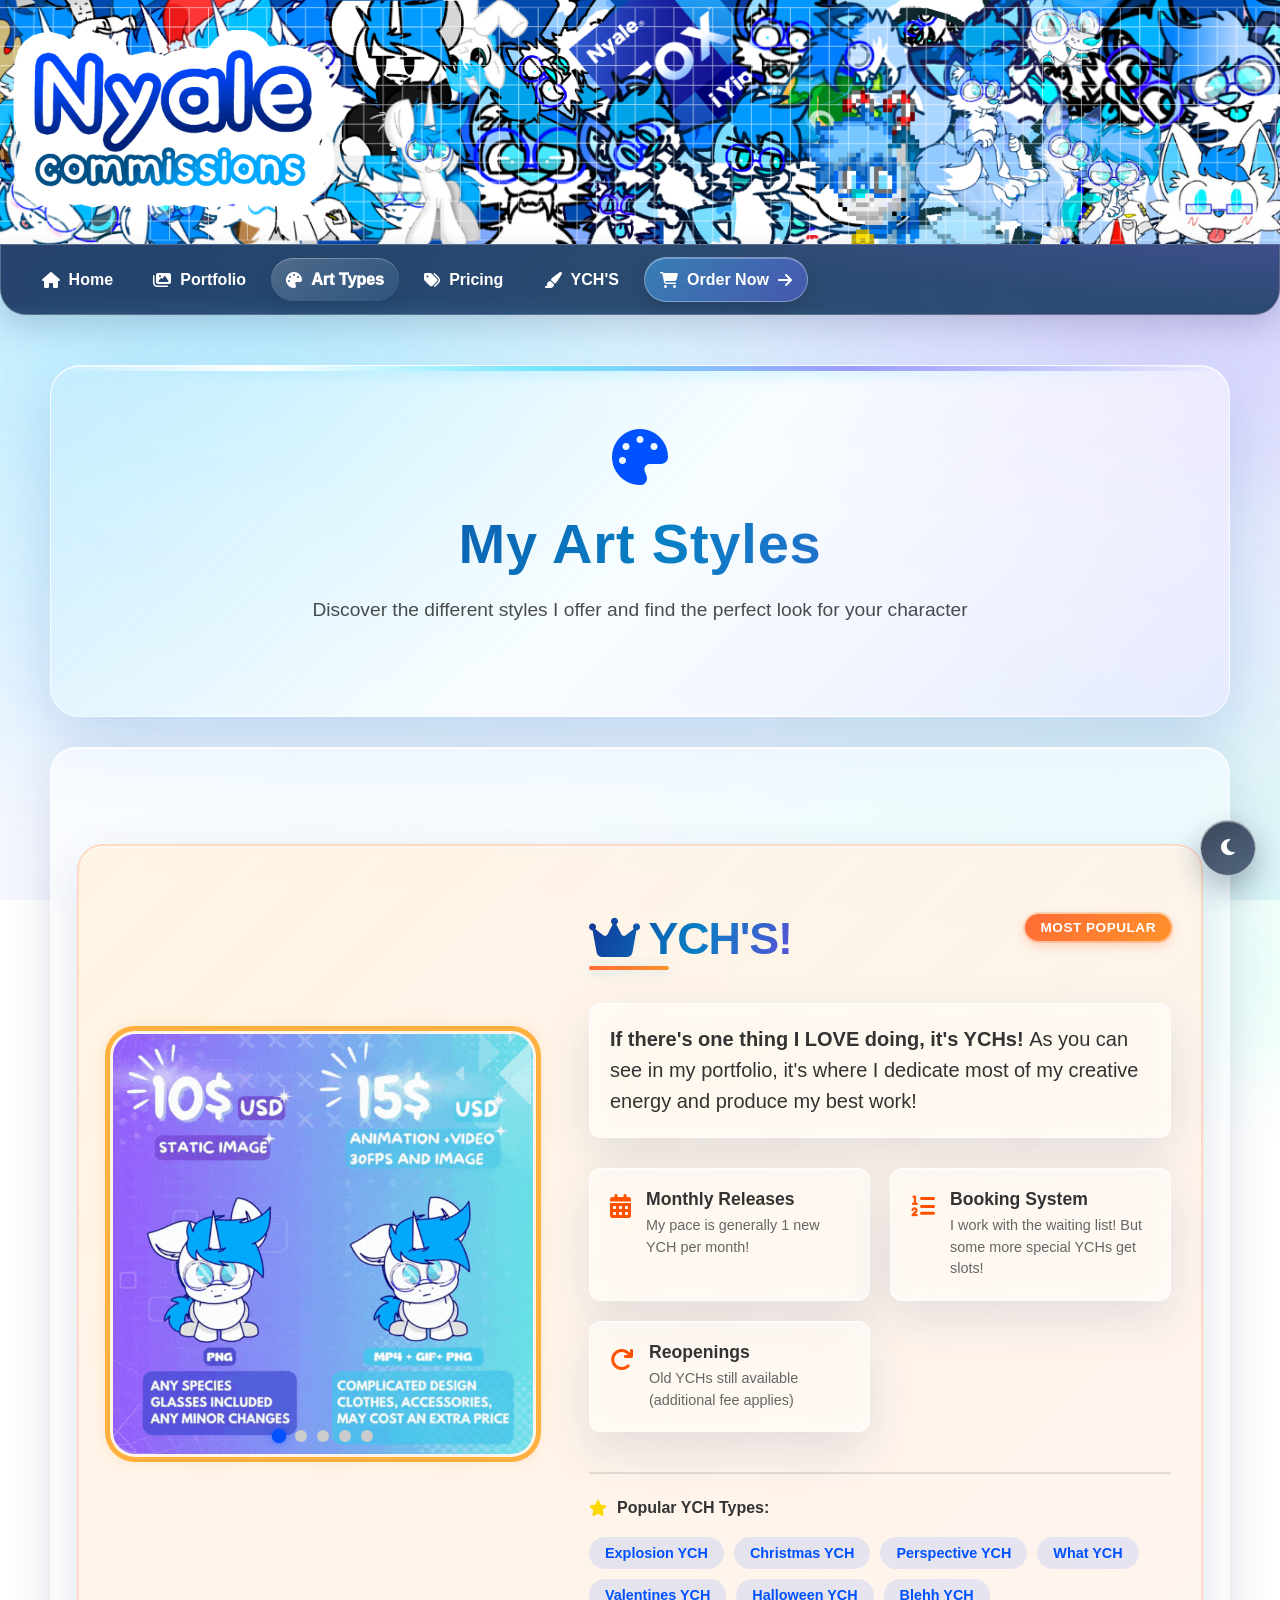
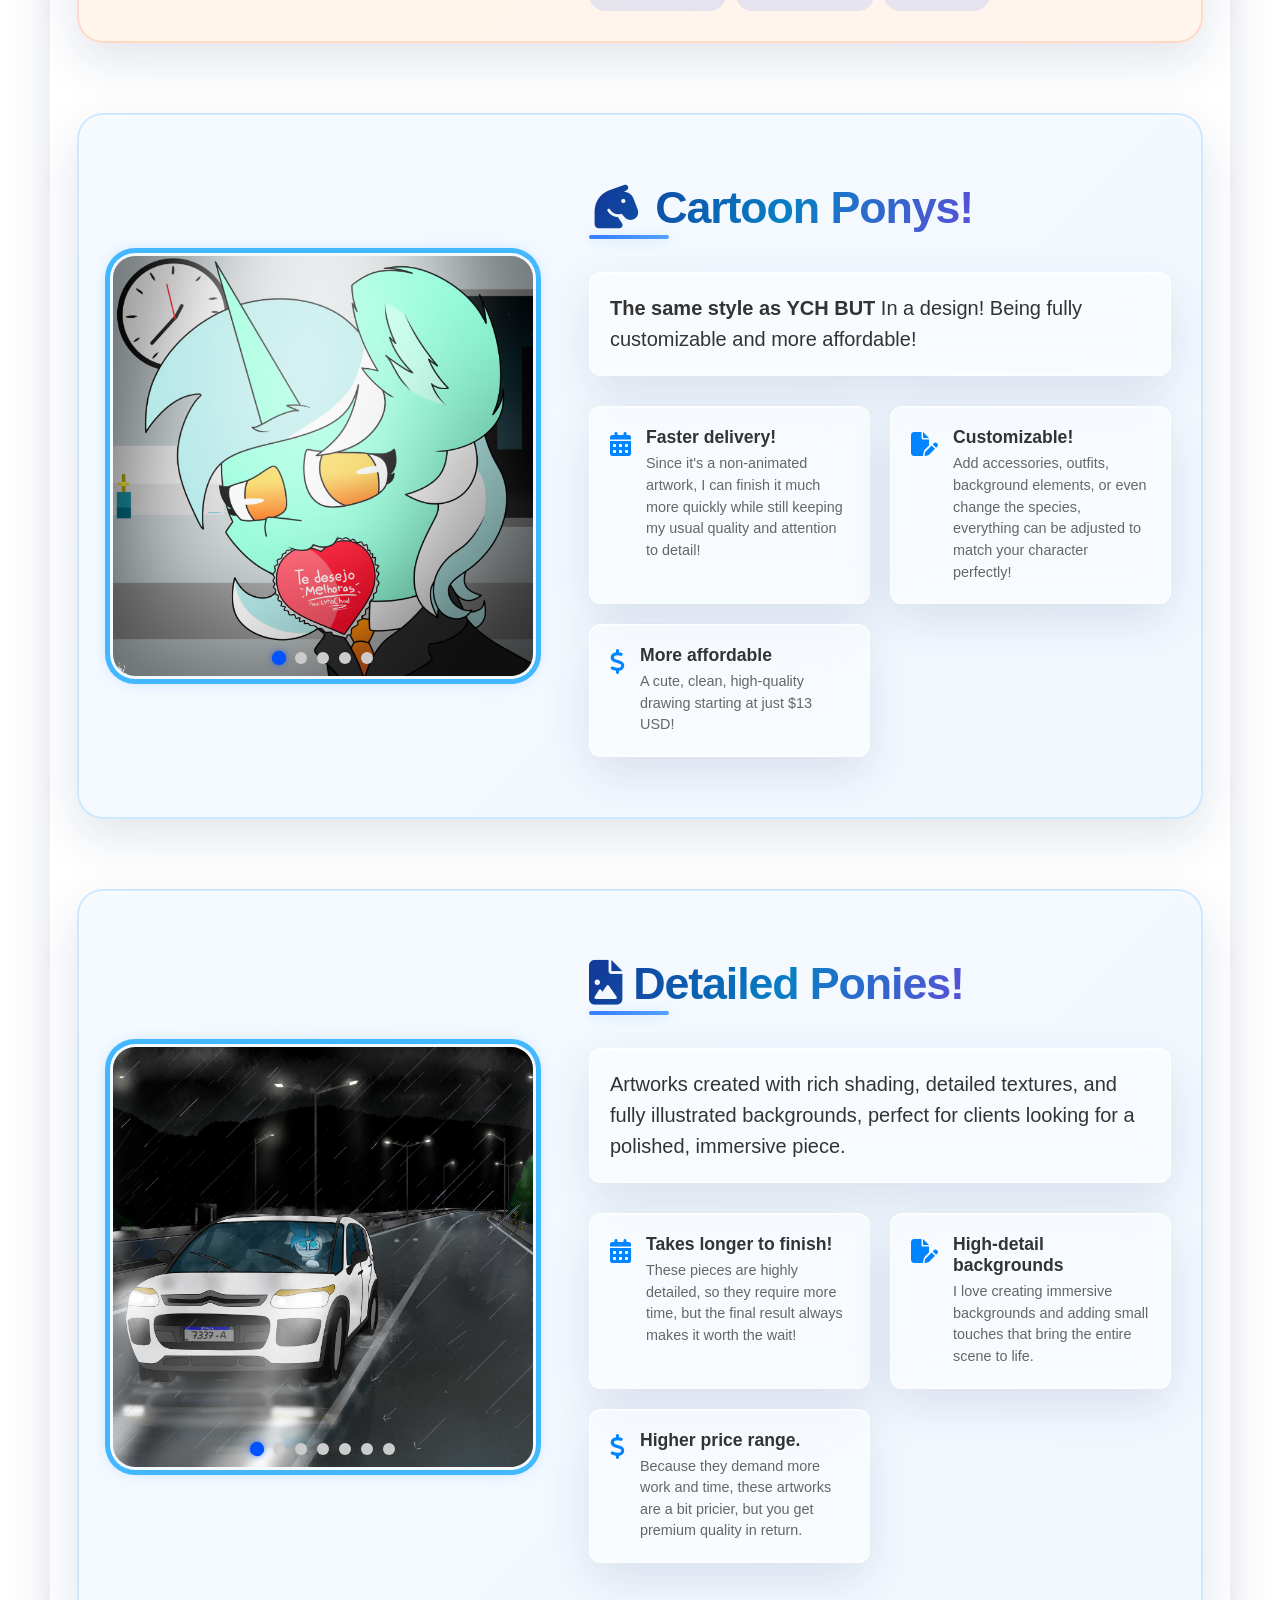
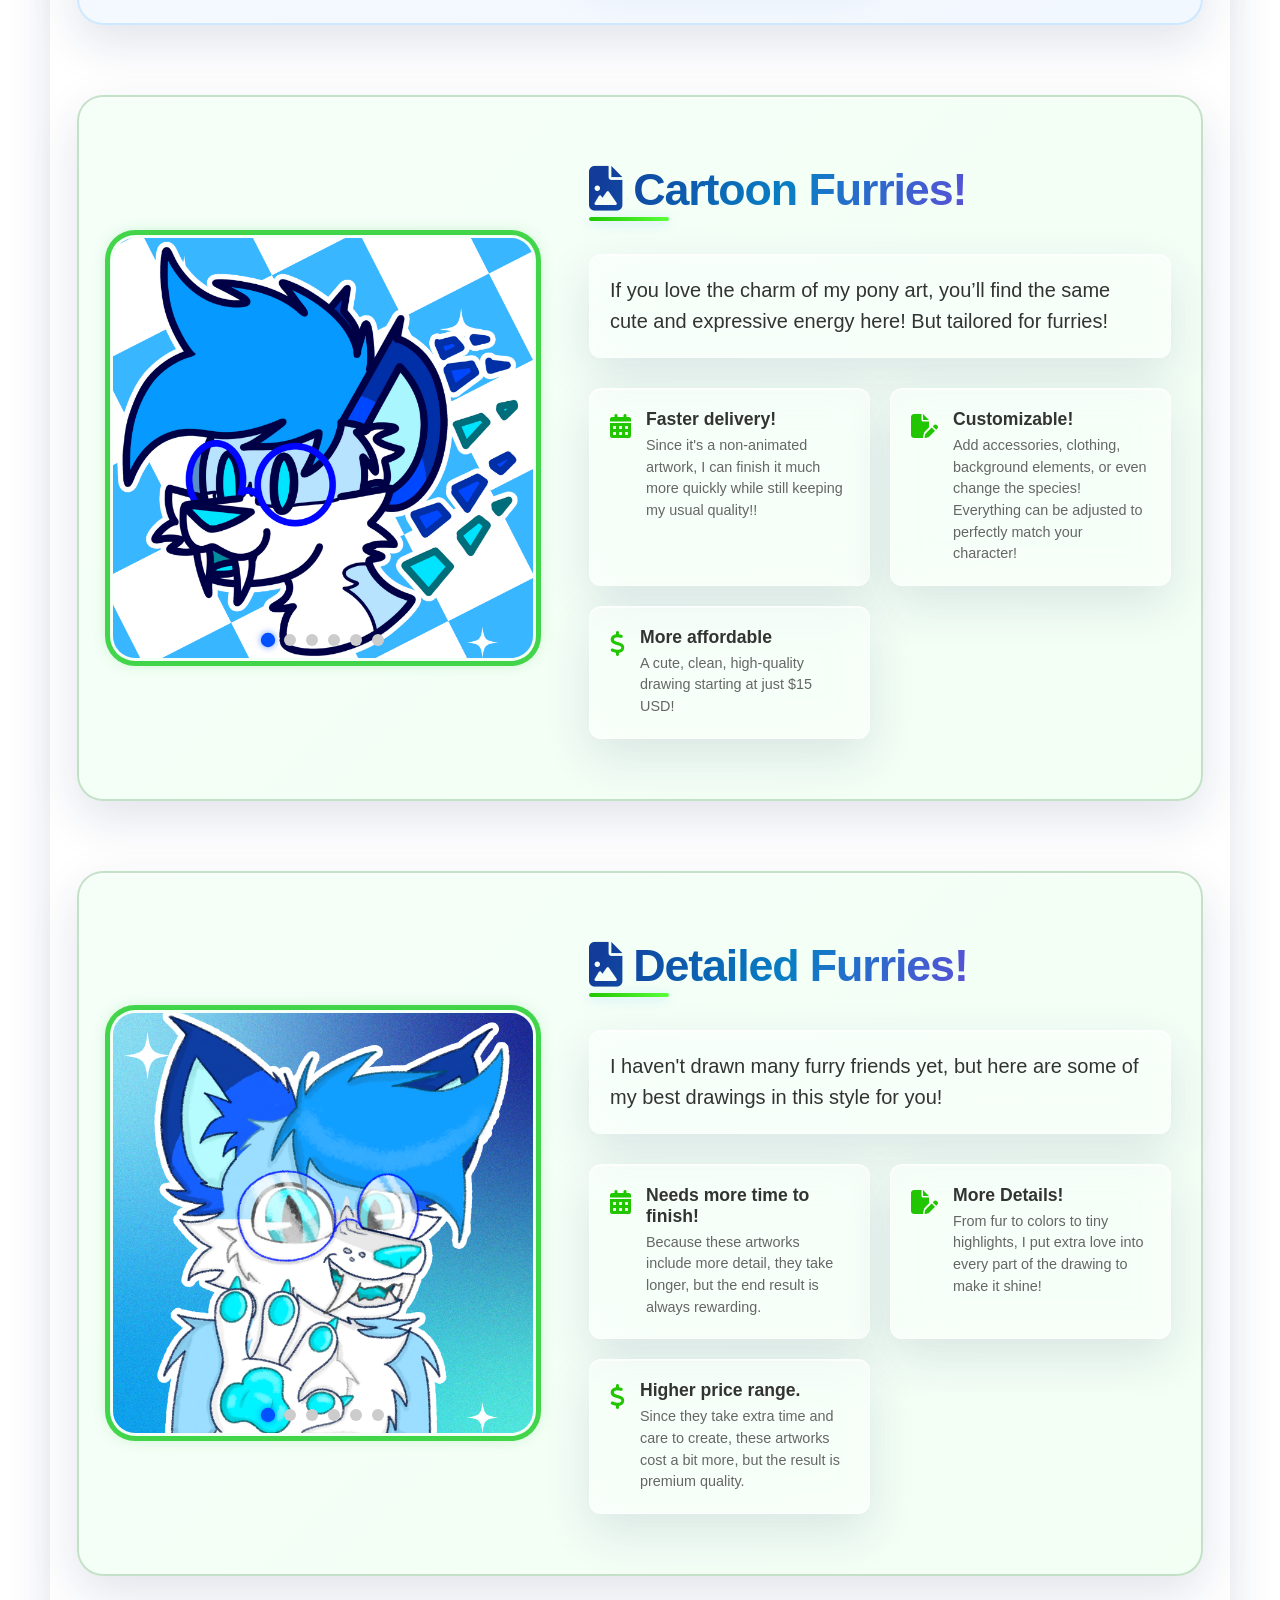
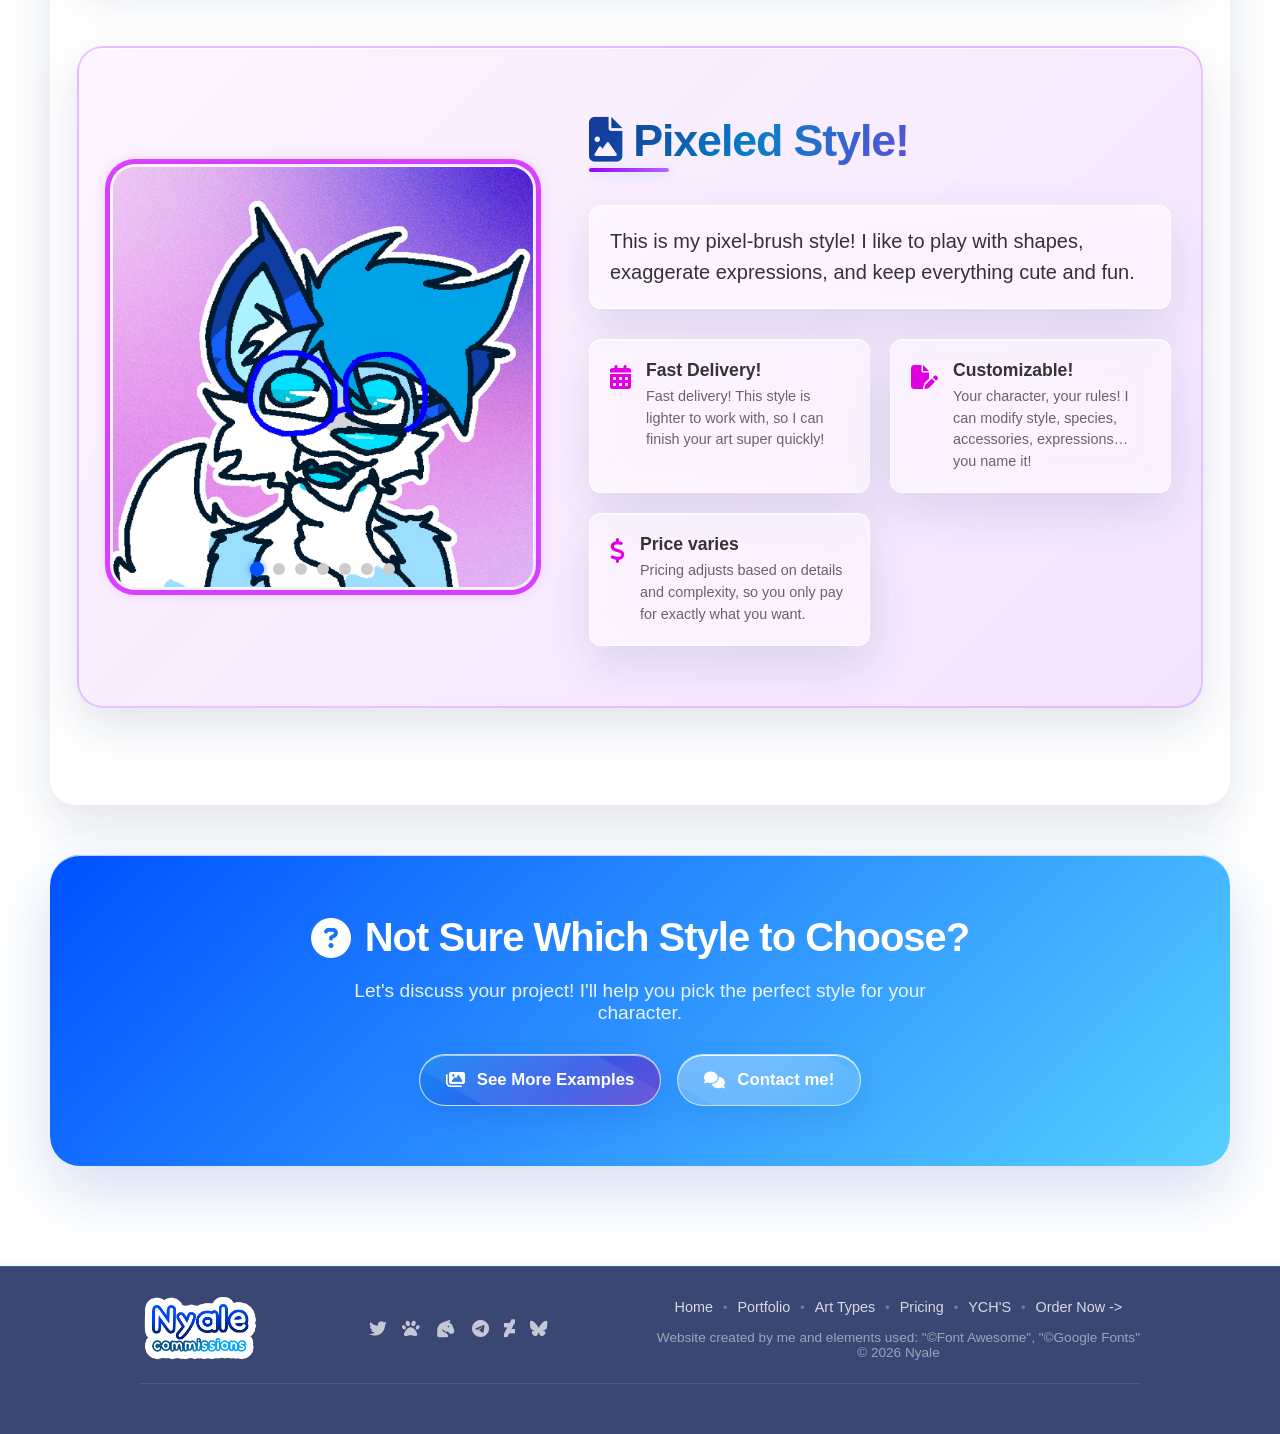
==== commit 5540c077: "FIX DNS" ====
--- a/arttypes.html
+++ b/arttypes.html
@@ -49,7 +49,7 @@
 
             <header class="ms-header">
                 <div class="header-inner">
-                    <a href="index.html" class="logo-link">
+                    <a href="./" class="logo-link">
                     <img src="Icons/LOGO.png" alt="Nyale Commissions logo" class="logo">
                     </a>
                 </div>
@@ -57,7 +57,7 @@
 
             <nav class="ms-nav">
                 <ul>
-                    <li><a href="index.html"><i class="fas fa-home"></i> <span class="nav-text"> Home</span></a></li>
+                    <li><a href="./"><i class="fas fa-home"></i> <span class="nav-text"> Home</span></a></li>
                     <li><a href="portifolio.html"><i class="fas fa-images"></i> <span class="nav-text"> Portfolio</span></a></li>
                     <li><a href="arttypes.html" class="active"><i class="fas fa-palette"></i> <span class="nav-text"> Art Types</span></a></li>
                     <li><a href="pricing.html"><i class="fas fa-tags"></i> <span class="nav-text"> Pricing</span></a></li>
@@ -70,7 +70,7 @@
             <nav class="ms-bottom-bar">
                 <ul>
                     <li>
-                        <a href="index.html">
+                        <a href="./">
                             <i class="fas fa-home"></i>
                             <span class="mobile-label">Home</span>
                         </a>
@@ -570,7 +570,7 @@
                 <!-- Links de navegação e copyright -->
                 <div class="footer-bottom">
                     <div class="nav-mini">
-                        <a href="index.html">Home</a>
+                        <a href="./">Home</a>
                         <span>•</span>
                         <a href="portifolio.html">Portfolio</a>
                         <span>•</span>
--- a/CSS/liquid-glass.css
+++ b/CSS/liquid-glass.css
@@ -55,10 +55,8 @@
 }
 
 .ms-nav,
-.ms-bottom-bar,
-.ms-footer.minimalist-footer {
-    position: relative;
-    background: rgba(20, 43, 98, 0.86) !important;
+.ms-bottom-bar {
+    background: rgba(8, 24, 71, 0.76) !important;
     border: 1px solid rgba(255, 255, 255, 0.2);
     box-shadow: 0 12px 32px rgba(9, 25, 74, 0.18);
     -webkit-backdrop-filter: blur(22px) saturate(155%);
@@ -81,43 +79,23 @@
 }
 
 .ms-nav::before,
-.ms-bottom-bar::before,
-.ms-footer.minimalist-footer::before {
+.ms-bottom-bar::before {
     content: "";
     position: absolute;
     inset: 0;
-    z-index: 0;
+    z-index: -1;
     pointer-events: none;
     background:
-        radial-gradient(ellipse 36% 170% at 17% 58%, rgba(66, 218, 247, 0.52), transparent 72%),
-        radial-gradient(ellipse 34% 180% at 78% 28%, rgba(164, 130, 255, 0.48), transparent 72%),
-        radial-gradient(ellipse 42% 150% at 50% 115%, rgba(93, 224, 190, 0.28), transparent 72%),
-        linear-gradient(165deg, transparent 22%, rgba(105, 227, 255, 0.38) 38%, rgba(67, 194, 221, 0.18) 48%, transparent 62%),
-        linear-gradient(12deg, transparent 34%, rgba(188, 148, 255, 0.32) 48%, rgba(120, 142, 244, 0.16) 58%, transparent 72%),
-        linear-gradient(110deg, rgba(24, 81, 137, 0.18), rgba(18, 96, 125, 0.24), rgba(70, 52, 133, 0.28));
-    background-size: 150% 230%;
+        radial-gradient(ellipse at 12% 120%, rgba(56, 214, 255, 0.44), transparent 46%),
+        radial-gradient(ellipse at 80% -30%, rgba(154, 105, 255, 0.4), transparent 48%),
+        linear-gradient(110deg, rgba(12, 42, 92, 0.3), rgba(12, 94, 119, 0.32), rgba(55, 40, 113, 0.35));
+    background-size: 180% 180%;
     opacity: 0.92;
-    mix-blend-mode: screen;
     animation: navbar-aurora 20s ease-in-out infinite alternate;
 }
 
-.ms-nav::after,
-.ms-bottom-bar::after {
-    content: "";
-    position: absolute;
-    top: 0;
-    right: 8%;
-    left: 8%;
-    height: 1px;
-    z-index: 1;
-    pointer-events: none;
-    background: linear-gradient(90deg, transparent, rgba(112, 233, 255, 0.82), rgba(201, 166, 255, 0.72), transparent);
-    opacity: 0.8;
-}
-
 .ms-nav ul,
-.ms-bottom-bar ul,
-.ms-footer.minimalist-footer > * {
+.ms-bottom-bar ul {
     position: relative;
     z-index: 1;
 }
@@ -135,23 +113,18 @@
 }
 
 body[data-theme="dark"] .ms-nav,
-body[data-theme="dark"] .ms-bottom-bar,
-body[data-theme="dark"] .ms-footer.minimalist-footer {
+body[data-theme="dark"] .ms-bottom-bar {
     background: rgba(5, 13, 34, 0.82) !important;
     border-color: rgba(172, 215, 255, 0.24);
     box-shadow: 0 14px 36px rgba(0, 0, 0, 0.3), inset 0 1px 0 rgba(255, 255, 255, 0.1);
 }
 
 body[data-theme="dark"] .ms-nav::before,
-body[data-theme="dark"] .ms-bottom-bar::before,
-body[data-theme="dark"] .ms-footer.minimalist-footer::before {
+body[data-theme="dark"] .ms-bottom-bar::before {
     background:
-        radial-gradient(ellipse 36% 170% at 17% 58%, rgba(31, 169, 220, 0.42), transparent 72%),
-        radial-gradient(ellipse 34% 180% at 78% 28%, rgba(123, 82, 220, 0.4), transparent 72%),
-        radial-gradient(ellipse 42% 150% at 50% 115%, rgba(53, 186, 151, 0.22), transparent 72%),
-        linear-gradient(165deg, transparent 22%, rgba(67, 190, 225, 0.3) 38%, rgba(40, 133, 169, 0.14) 48%, transparent 62%),
-        linear-gradient(12deg, transparent 34%, rgba(153, 119, 225, 0.28) 48%, rgba(90, 102, 191, 0.14) 58%, transparent 72%),
-        linear-gradient(110deg, rgba(4, 32, 67, 0.2), rgba(10, 76, 91, 0.22), rgba(42, 27, 92, 0.28));
+        radial-gradient(ellipse at 12% 120%, rgba(31, 169, 220, 0.38), transparent 46%),
+        radial-gradient(ellipse at 80% -30%, rgba(123, 82, 220, 0.4), transparent 48%),
+        linear-gradient(110deg, rgba(4, 32, 67, 0.35), rgba(10, 76, 91, 0.36), rgba(42, 27, 92, 0.42));
 }
 
 .ms-nav {
@@ -342,67 +315,10 @@
     background-image: linear-gradient(135deg, rgba(140, 211, 255, 0.34), rgba(255, 255, 255, 0.48), rgba(184, 172, 255, 0.2)) !important;
 }
 
-.portfolio-hero h1,
-.index-hero h1 {
-    filter: drop-shadow(0 4px 10px rgba(51, 138, 219, 0.16));
-}
-
-.portfolio-hero h1::after,
-.index-hero h1::after {
-    content: "";
-    display: block;
-    width: min(160px, 42%);
-    height: 3px;
-    margin: 14px auto 0;
-    border-radius: 999px;
-    background: linear-gradient(90deg, #56d7ed, #648fff 52%, #bd87ed);
-    box-shadow: 0 0 14px rgba(80, 181, 237, 0.32);
-}
-
-.portfolio-section--big-white h2::after {
-    background: linear-gradient(90deg, #51cfe8, #548cff 55%, #b37fe3);
-    box-shadow: 0 0 12px rgba(81, 174, 226, 0.24);
-}
-
-.category-header {
-    border-bottom-color: transparent;
-    background-image: linear-gradient(90deg, rgba(81, 207, 232, 0.72), rgba(84, 140, 255, 0.64) 55%, rgba(179, 127, 227, 0.58));
-    background-repeat: no-repeat;
-    background-position: left bottom;
-    background-size: 100% 2px;
-}
-
 .portfolio-card {
     overflow: hidden;
     border-radius: 20px;
     transition: transform 220ms ease, box-shadow 220ms ease, border-color 220ms ease;
-    border-color: rgba(99, 172, 226, 0.24);
-    box-shadow: var(--glass-shadow), inset 0 1px 0 rgba(255, 255, 255, 0.78), inset 0 0 0 1px rgba(112, 200, 239, 0.08);
-}
-
-.portfolio-card:hover {
-    border-color: rgba(106, 173, 241, 0.48);
-    box-shadow: 0 22px 52px rgba(59, 104, 177, 0.17), inset 0 1px 0 rgba(255, 255, 255, 0.84), inset 0 0 0 1px rgba(128, 185, 255, 0.14);
-}
-
-body[data-theme="dark"] .portfolio-card {
-    border-color: rgba(158, 198, 255, 0.2);
-    box-shadow: 0 20px 48px rgba(0, 0, 0, 0.22), inset 0 1px 0 rgba(255, 255, 255, 0.12), inset 0 0 0 1px rgba(95, 205, 245, 0.08);
-}
-
-body[data-theme="dark"] .portfolio-card:hover {
-    border-color: rgba(135, 203, 255, 0.4);
-    box-shadow: 0 22px 54px rgba(0, 0, 0, 0.28), 0 0 24px rgba(73, 177, 230, 0.1), inset 0 1px 0 rgba(255, 255, 255, 0.15);
-}
-
-body[data-theme="dark"] .category-header {
-    border-bottom-color: transparent;
-    background-image: linear-gradient(90deg, rgba(74, 213, 239, 0.62), rgba(102, 146, 255, 0.56) 55%, rgba(187, 129, 242, 0.5));
-}
-
-body[data-theme="dark"] .portfolio-hero h1,
-body[data-theme="dark"] .index-hero h1 {
-    filter: drop-shadow(0 4px 12px rgba(82, 190, 239, 0.24));
 }
 
 .portfolio-card .card-expand-btn {
@@ -484,10 +400,7 @@
 }
 
 .ms-footer.minimalist-footer {
-    overflow: hidden;
-    border: 1px solid rgba(194, 222, 255, 0.22);
-    border-radius: 24px 24px 0 0;
-    box-shadow: 0 -12px 36px rgba(31, 72, 145, 0.14), inset 0 1px 0 rgba(255, 255, 255, 0.18);
+    background: rgba(14, 31, 84, 0.82);
     -webkit-backdrop-filter: blur(20px) saturate(145%);
     backdrop-filter: blur(20px) saturate(145%);
 }
@@ -1124,8 +1037,7 @@
     }
 
     .ms-nav::before,
-    .ms-bottom-bar::before,
-    .ms-footer.minimalist-footer::before {
+    .ms-bottom-bar::before {
         animation: none;
     }
 
